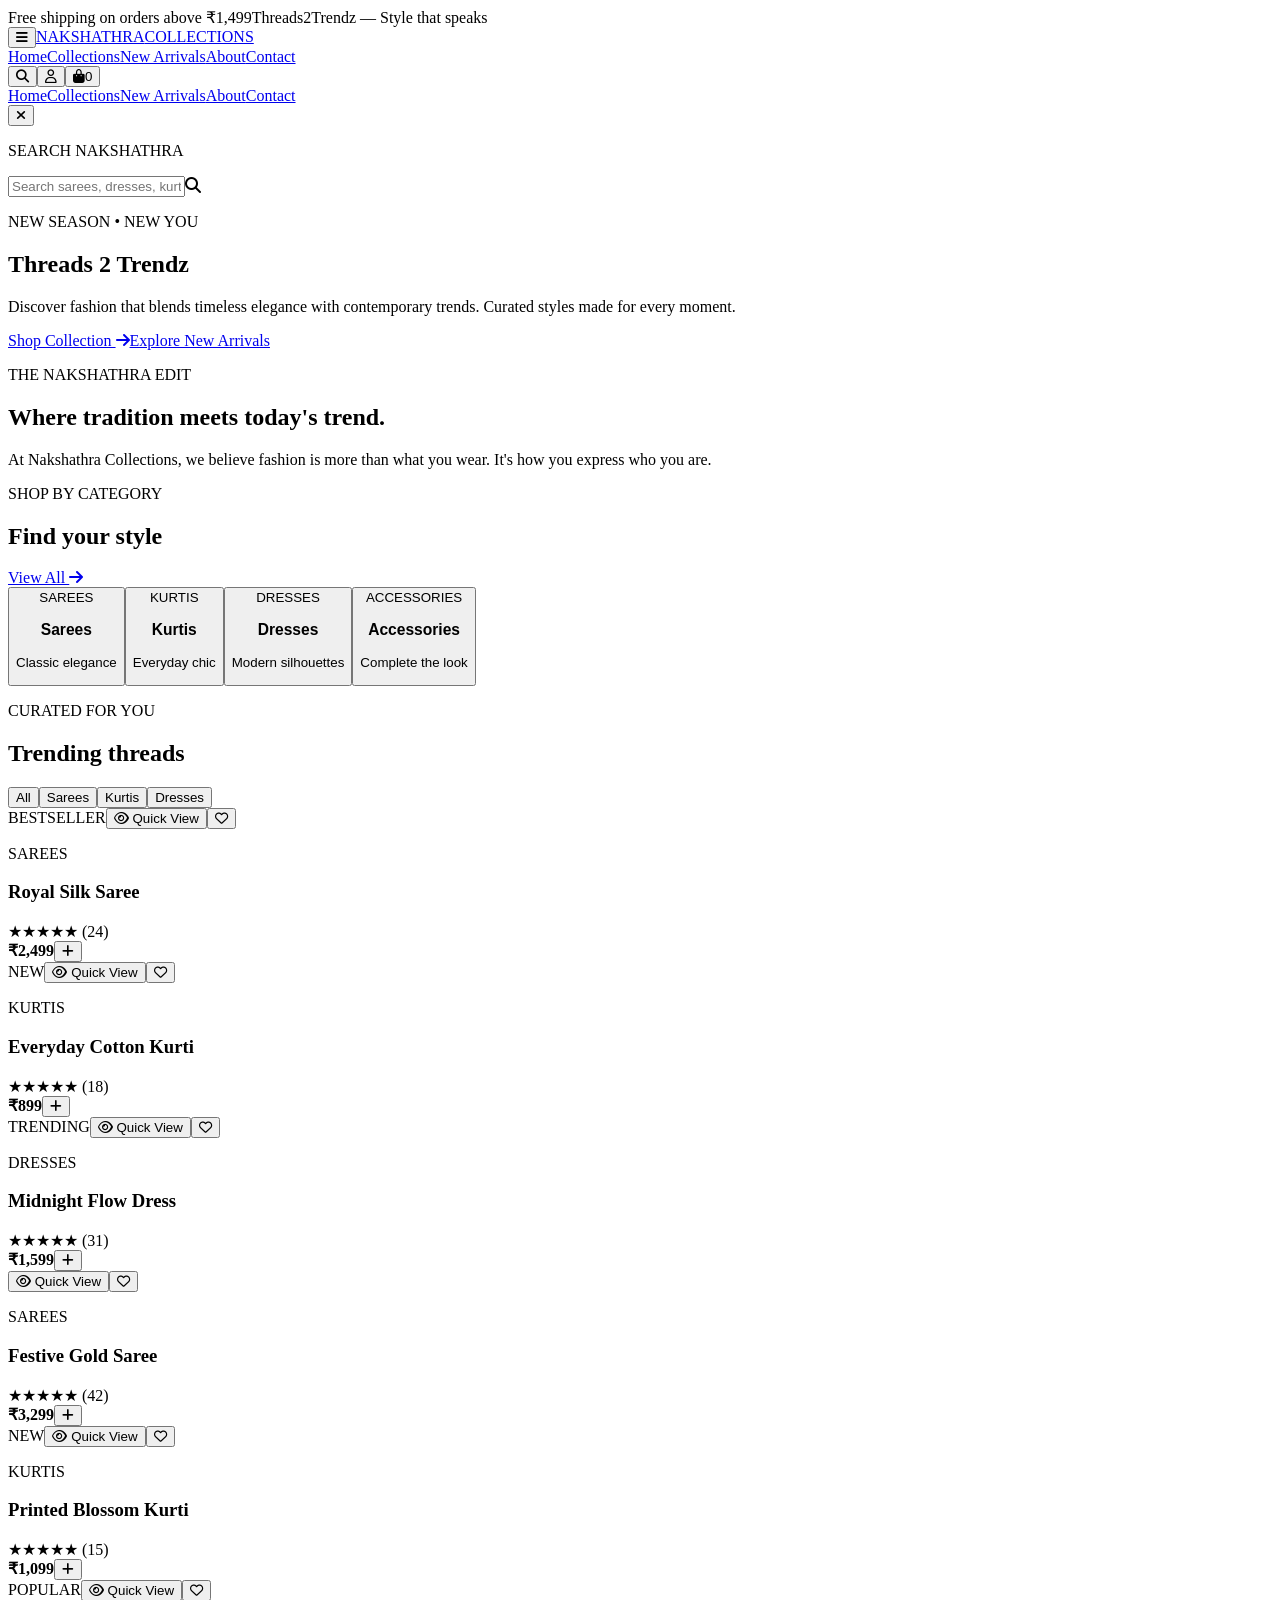
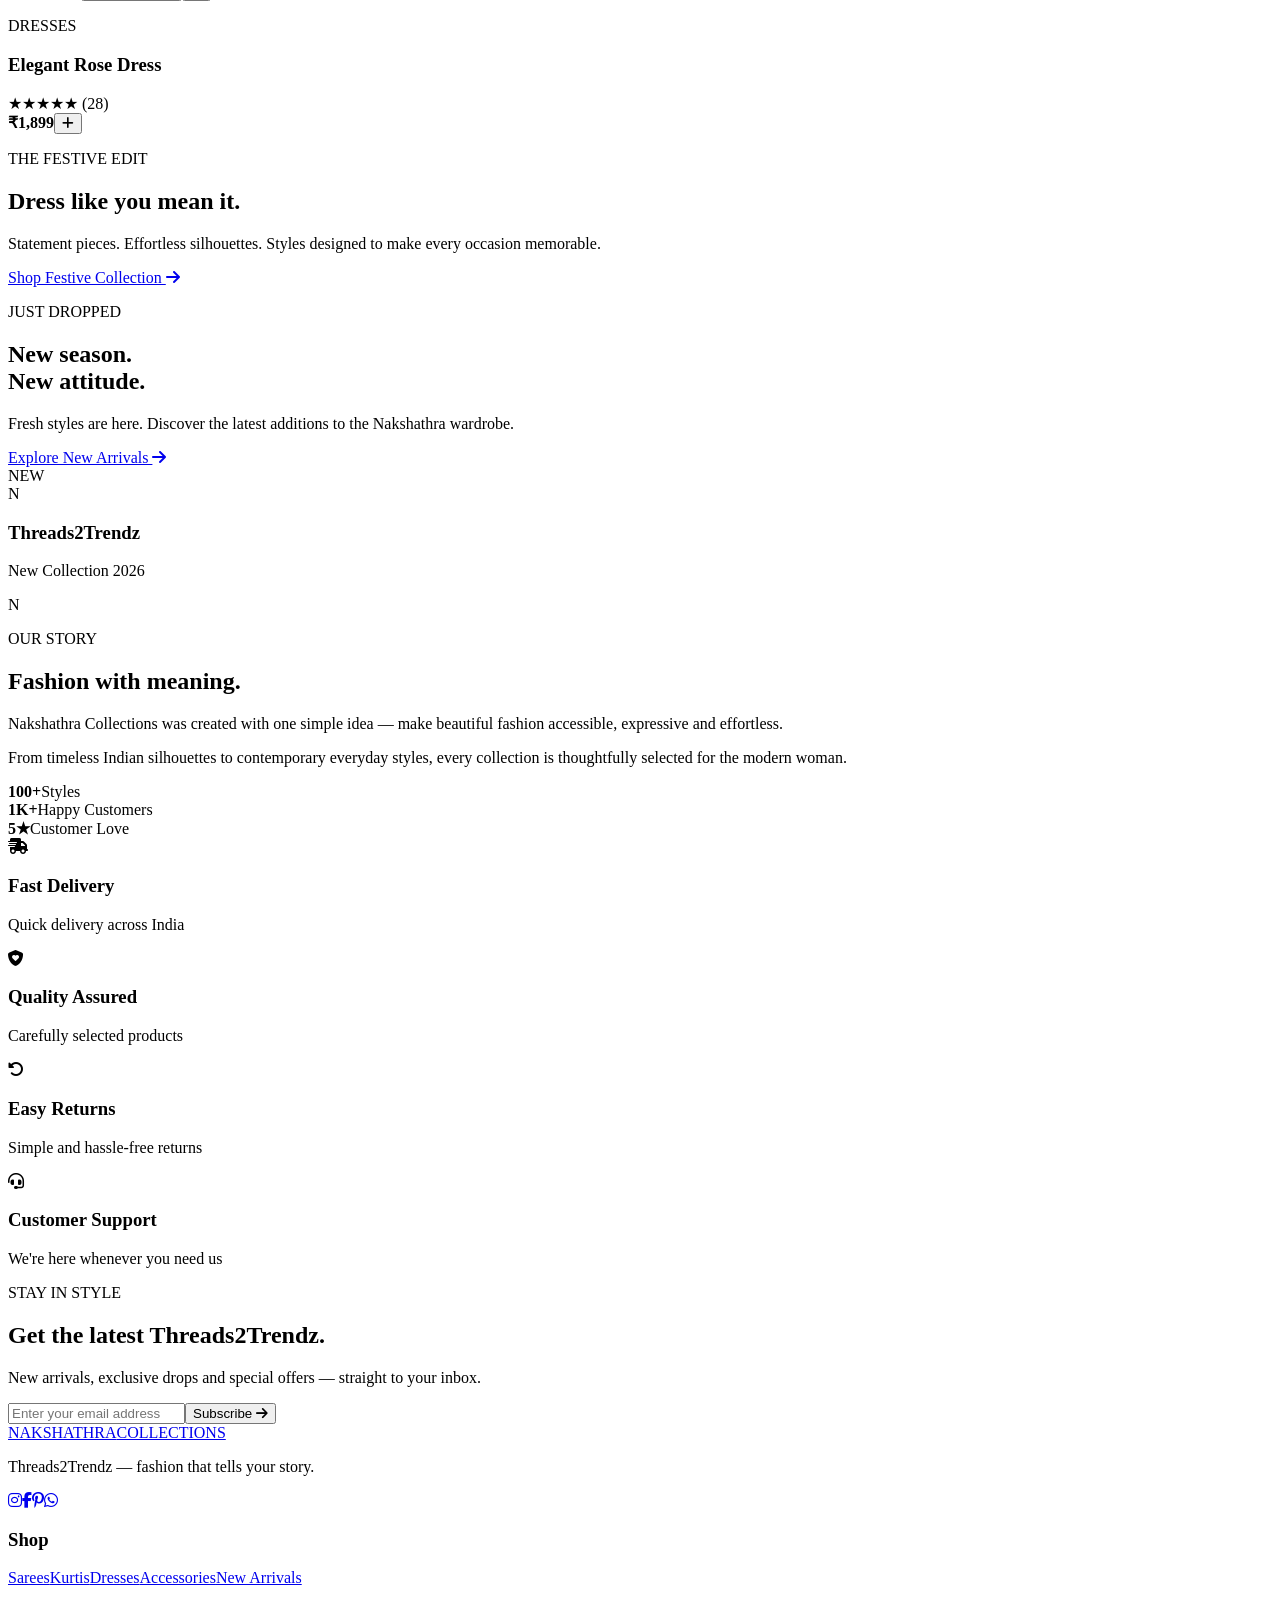
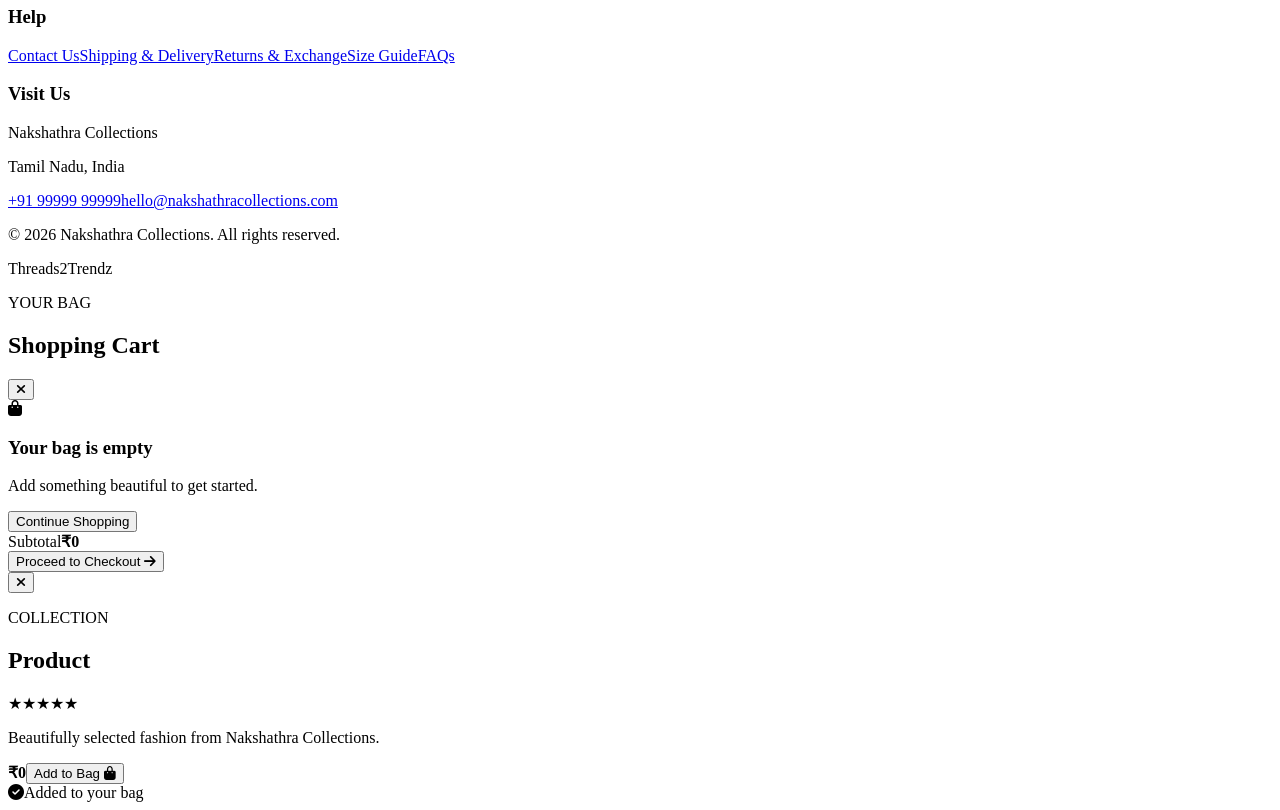
==== index.html @ 8229b551 "Add Nakshathra Collections homepage" ====
<!DOCTYPE html>
<html lang="en">
<head>
<meta charset="UTF-8"><meta name="viewport" content="width=device-width, initial-scale=1.0">
<title>Nakshathra Collections | Threads2Trendz</title>
<meta name="description" content="Nakshathra Collections — Threads2Trendz. Discover elegant fashion, timeless styles and modern trends.">
<link rel="preconnect" href="https://fonts.googleapis.com"><link rel="preconnect" href="https://fonts.gstatic.com" crossorigin>
<link href="https://fonts.googleapis.com/css2?family=DM+Sans:wght@400;500;600;700&family=Playfair+Display:wght@500;600;700&display=swap" rel="stylesheet">
<link rel="stylesheet" href="https://cdnjs.cloudflare.com/ajax/libs/font-awesome/6.5.2/css/all.min.css">
<link rel="stylesheet" href="style.css">
</head>
<body>
<div class="top-bar"><div class="container top-bar-inner"><span>Free shipping on orders above ₹1,499</span><span>Threads2Trendz — Style that speaks</span></div></div>
<header class="header" id="header"><div class="container navbar"><button class="mobile-menu-btn" id="mobileMenuBtn" aria-label="Open menu"><i class="fa-solid fa-bars"></i></button><a href="#home" class="logo"><span class="logo-main">NAKSHATHRA</span><span class="logo-sub">COLLECTIONS</span></a><nav class="desktop-nav"><a href="#home">Home</a><a href="#collections">Collections</a><a href="#new-arrivals">New Arrivals</a><a href="#about">About</a><a href="#contact">Contact</a></nav><div class="nav-actions"><button class="icon-btn" id="searchBtn"><i class="fa-solid fa-magnifying-glass"></i></button><button class="icon-btn account-btn"><i class="fa-regular fa-user"></i></button><button class="icon-btn cart-btn" id="cartBtn"><i class="fa-solid fa-bag-shopping"></i><span class="cart-count" id="cartCount">0</span></button></div></div><nav class="mobile-nav" id="mobileNav"><a href="#home">Home</a><a href="#collections">Collections</a><a href="#new-arrivals">New Arrivals</a><a href="#about">About</a><a href="#contact">Contact</a></nav></header>
<div class="search-overlay" id="searchOverlay"><div class="search-box"><button class="close-search" id="closeSearch"><i class="fa-solid fa-xmark"></i></button><p>SEARCH NAKSHATHRA</p><div class="search-input-wrap"><input type="text" id="searchInput" placeholder="Search sarees, dresses, kurtis..."><i class="fa-solid fa-magnifying-glass"></i></div></div></div>
<main>
<section class="hero" id="home"><div class="hero-content"><p class="eyebrow">NEW SEASON • NEW YOU</p><h1>Threads <span>2</span> Trendz</h1><p class="hero-description">Discover fashion that blends timeless elegance with contemporary trends. Curated styles made for every moment.</p><div class="hero-buttons"><a href="#collections" class="btn btn-primary">Shop Collection <i class="fa-solid fa-arrow-right"></i></a><a href="#new-arrivals" class="btn btn-outline">Explore New Arrivals</a></div></div><div class="hero-decoration decoration-one"></div><div class="hero-decoration decoration-two"></div></section>
<section class="brand-intro"><div class="container"><p class="section-label">THE NAKSHATHRA EDIT</p><h2>Where tradition meets <span>today's trend.</span></h2><p>At Nakshathra Collections, we believe fashion is more than what you wear. It's how you express who you are.</p></div></section>
<section class="categories section" id="collections"><div class="container"><div class="section-heading"><div><p class="section-label">SHOP BY CATEGORY</p><h2>Find your <span>style</span></h2></div><a href="#products" class="text-link">View All <i class="fa-solid fa-arrow-right"></i></a></div><div class="category-grid"><button class="category-card" data-category="Sarees"><div class="category-image saree-image"><span>SAREES</span></div><div class="category-info"><h3>Sarees</h3><p>Classic elegance</p></div></button><button class="category-card" data-category="Kurtis"><div class="category-image kurti-image"><span>KURTIS</span></div><div class="category-info"><h3>Kurtis</h3><p>Everyday chic</p></div></button><button class="category-card" data-category="Dresses"><div class="category-image dress-image"><span>DRESSES</span></div><div class="category-info"><h3>Dresses</h3><p>Modern silhouettes</p></div></button><button class="category-card" data-category="Accessories"><div class="category-image accessory-image"><span>ACCESSORIES</span></div><div class="category-info"><h3>Accessories</h3><p>Complete the look</p></div></button></div></div></section>
<section class="products section" id="products"><div class="container"><div class="section-heading"><div><p class="section-label">CURATED FOR YOU</p><h2>Trending <span>threads</span></h2></div><div class="filters"><button class="filter-btn active" data-filter="all">All</button><button class="filter-btn" data-filter="Sarees">Sarees</button><button class="filter-btn" data-filter="Kurtis">Kurtis</button><button class="filter-btn" data-filter="Dresses">Dresses</button></div></div><div class="product-grid" id="productGrid">
<article class="product-card" data-category="Sarees" data-name="Royal Silk Saree" data-price="2499"><div class="product-image product-one"><span class="product-tag">BESTSELLER</span><button class="quick-view"><i class="fa-regular fa-eye"></i> Quick View</button><button class="wishlist"><i class="fa-regular fa-heart"></i></button></div><div class="product-info"><p class="product-category">SAREES</p><h3>Royal Silk Saree</h3><div class="rating">★★★★★ <span>(24)</span></div><div class="product-bottom"><strong>₹2,499</strong><button class="add-cart"><i class="fa-solid fa-plus"></i></button></div></div></article>
<article class="product-card" data-category="Kurtis" data-name="Everyday Cotton Kurti" data-price="899"><div class="product-image product-two"><span class="product-tag new">NEW</span><button class="quick-view"><i class="fa-regular fa-eye"></i> Quick View</button><button class="wishlist"><i class="fa-regular fa-heart"></i></button></div><div class="product-info"><p class="product-category">KURTIS</p><h3>Everyday Cotton Kurti</h3><div class="rating">★★★★★ <span>(18)</span></div><div class="product-bottom"><strong>₹899</strong><button class="add-cart"><i class="fa-solid fa-plus"></i></button></div></div></article>
<article class="product-card" data-category="Dresses" data-name="Midnight Flow Dress" data-price="1599"><div class="product-image product-three"><span class="product-tag">TRENDING</span><button class="quick-view"><i class="fa-regular fa-eye"></i> Quick View</button><button class="wishlist"><i class="fa-regular fa-heart"></i></button></div><div class="product-info"><p class="product-category">DRESSES</p><h3>Midnight Flow Dress</h3><div class="rating">★★★★★ <span>(31)</span></div><div class="product-bottom"><strong>₹1,599</strong><button class="add-cart"><i class="fa-solid fa-plus"></i></button></div></div></article>
<article class="product-card" data-category="Sarees" data-name="Festive Gold Saree" data-price="3299"><div class="product-image product-four"><button class="quick-view"><i class="fa-regular fa-eye"></i> Quick View</button><button class="wishlist"><i class="fa-regular fa-heart"></i></button></div><div class="product-info"><p class="product-category">SAREES</p><h3>Festive Gold Saree</h3><div class="rating">★★★★★ <span>(42)</span></div><div class="product-bottom"><strong>₹3,299</strong><button class="add-cart"><i class="fa-solid fa-plus"></i></button></div></div></article>
<article class="product-card" data-category="Kurtis" data-name="Printed Blossom Kurti" data-price="1099"><div class="product-image product-five"><span class="product-tag new">NEW</span><button class="quick-view"><i class="fa-regular fa-eye"></i> Quick View</button><button class="wishlist"><i class="fa-regular fa-heart"></i></button></div><div class="product-info"><p class="product-category">KURTIS</p><h3>Printed Blossom Kurti</h3><div class="rating">★★★★★ <span>(15)</span></div><div class="product-bottom"><strong>₹1,099</strong><button class="add-cart"><i class="fa-solid fa-plus"></i></button></div></div></article>
<article class="product-card" data-category="Dresses" data-name="Elegant Rose Dress" data-price="1899"><div class="product-image product-six"><span class="product-tag">POPULAR</span><button class="quick-view"><i class="fa-regular fa-eye"></i> Quick View</button><button class="wishlist"><i class="fa-regular fa-heart"></i></button></div><div class="product-info"><p class="product-category">DRESSES</p><h3>Elegant Rose Dress</h3><div class="rating">★★★★★ <span>(28)</span></div><div class="product-bottom"><strong>₹1,899</strong><button class="add-cart"><i class="fa-solid fa-plus"></i></button></div></div></article>
</div></div></section>
<section class="promo"><div class="promo-content"><p class="section-label">THE FESTIVE EDIT</p><h2>Dress like <span>you mean it.</span></h2><p>Statement pieces. Effortless silhouettes. Styles designed to make every occasion memorable.</p><a href="#products" class="btn btn-light">Shop Festive Collection <i class="fa-solid fa-arrow-right"></i></a></div></section>
<section class="new-arrivals section" id="new-arrivals"><div class="container"><div class="arrival-content"><div><p class="section-label">JUST DROPPED</p><h2>New season.<br><span>New attitude.</span></h2><p>Fresh styles are here. Discover the latest additions to the Nakshathra wardrobe.</p><a href="#products" class="btn btn-primary">Explore New Arrivals <i class="fa-solid fa-arrow-right"></i></a></div><div class="arrival-card"><span>NEW</span><div class="arrival-circle"><span>N</span></div><h3>Threads2Trendz</h3><p>New Collection 2026</p></div></div></div></section>
<section class="about section" id="about"><div class="container about-grid"><div class="about-visual"><div class="about-shape"><span>N</span></div></div><div class="about-content"><p class="section-label">OUR STORY</p><h2>Fashion with <span>meaning.</span></h2><p>Nakshathra Collections was created with one simple idea — make beautiful fashion accessible, expressive and effortless.</p><p>From timeless Indian silhouettes to contemporary everyday styles, every collection is thoughtfully selected for the modern woman.</p><div class="about-stats"><div><strong>100+</strong><span>Styles</span></div><div><strong>1K+</strong><span>Happy Customers</span></div><div><strong>5★</strong><span>Customer Love</span></div></div></div></div></section>
<section class="features"><div class="container feature-grid"><div class="feature"><div class="feature-icon"><i class="fa-solid fa-truck-fast"></i></div><div><h3>Fast Delivery</h3><p>Quick delivery across India</p></div></div><div class="feature"><div class="feature-icon"><i class="fa-solid fa-shield-heart"></i></div><div><h3>Quality Assured</h3><p>Carefully selected products</p></div></div><div class="feature"><div class="feature-icon"><i class="fa-solid fa-rotate-left"></i></div><div><h3>Easy Returns</h3><p>Simple and hassle-free returns</p></div></div><div class="feature"><div class="feature-icon"><i class="fa-solid fa-headset"></i></div><div><h3>Customer Support</h3><p>We're here whenever you need us</p></div></div></div></section>
<section class="newsletter"><div class="container newsletter-content"><p class="section-label">STAY IN STYLE</p><h2>Get the latest <span>Threads2Trendz.</span></h2><p>New arrivals, exclusive drops and special offers — straight to your inbox.</p><form id="newsletterForm"><div class="newsletter-input"><input type="email" id="email" placeholder="Enter your email address" required><button type="submit">Subscribe <i class="fa-solid fa-arrow-right"></i></button></div><small id="newsletterMessage"></small></form></div></section>
</main>
<footer class="footer" id="contact"><div class="container"><div class="footer-grid"><div class="footer-brand"><a href="#home" class="logo footer-logo"><span class="logo-main">NAKSHATHRA</span><span class="logo-sub">COLLECTIONS</span></a><p>Threads2Trendz — fashion that tells your story.</p><div class="social-links"><a href="#" aria-label="Instagram"><i class="fa-brands fa-instagram"></i></a><a href="#" aria-label="Facebook"><i class="fa-brands fa-facebook-f"></i></a><a href="#" aria-label="Pinterest"><i class="fa-brands fa-pinterest-p"></i></a><a href="#" aria-label="WhatsApp"><i class="fa-brands fa-whatsapp"></i></a></div></div><div class="footer-column"><h3>Shop</h3><a href="#products">Sarees</a><a href="#products">Kurtis</a><a href="#products">Dresses</a><a href="#products">Accessories</a><a href="#new-arrivals">New Arrivals</a></div><div class="footer-column"><h3>Help</h3><a href="#contact">Contact Us</a><a href="#">Shipping & Delivery</a><a href="#">Returns & Exchange</a><a href="#">Size Guide</a><a href="#">FAQs</a></div><div class="footer-column"><h3>Visit Us</h3><p>Nakshathra Collections</p><p>Tamil Nadu, India</p><a href="tel:+919999999999">+91 99999 99999</a><a href="mailto:hello@nakshathracollections.com">hello@nakshathracollections.com</a></div></div><div class="footer-bottom"><p>© 2026 Nakshathra Collections. All rights reserved.</p><p>Threads2Trendz</p></div></div></footer>
<div class="cart-overlay" id="cartOverlay"></div><aside class="cart-drawer" id="cartDrawer"><div class="cart-header"><div><p class="section-label">YOUR BAG</p><h2>Shopping Cart</h2></div><button id="closeCart"><i class="fa-solid fa-xmark"></i></button></div><div class="cart-items" id="cartItems"><div class="empty-cart"><i class="fa-solid fa-bag-shopping"></i><h3>Your bag is empty</h3><p>Add something beautiful to get started.</p><button class="btn btn-primary" id="continueShopping">Continue Shopping</button></div></div><div class="cart-footer"><div class="cart-total"><span>Subtotal</span><strong id="cartTotal">₹0</strong></div><button class="btn btn-primary checkout-btn">Proceed to Checkout <i class="fa-solid fa-arrow-right"></i></button></div></aside>
<div class="modal-overlay" id="productModal"><div class="product-modal"><button class="modal-close" id="modalClose"><i class="fa-solid fa-xmark"></i></button><div class="modal-image" id="modalImage"></div><div class="modal-info"><p class="product-category" id="modalCategory">COLLECTION</p><h2 id="modalName">Product</h2><div class="rating">★★★★★</div><p class="modal-description">Beautifully selected fashion from Nakshathra Collections.</p><strong class="modal-price" id="modalPrice">₹0</strong><button class="btn btn-primary modal-add">Add to Bag <i class="fa-solid fa-bag-shopping"></i></button></div></div></div>
<div class="toast" id="toast"><i class="fa-solid fa-circle-check"></i><span>Added to your bag</span></div>
<script src="script.js"></script>
</body></html>
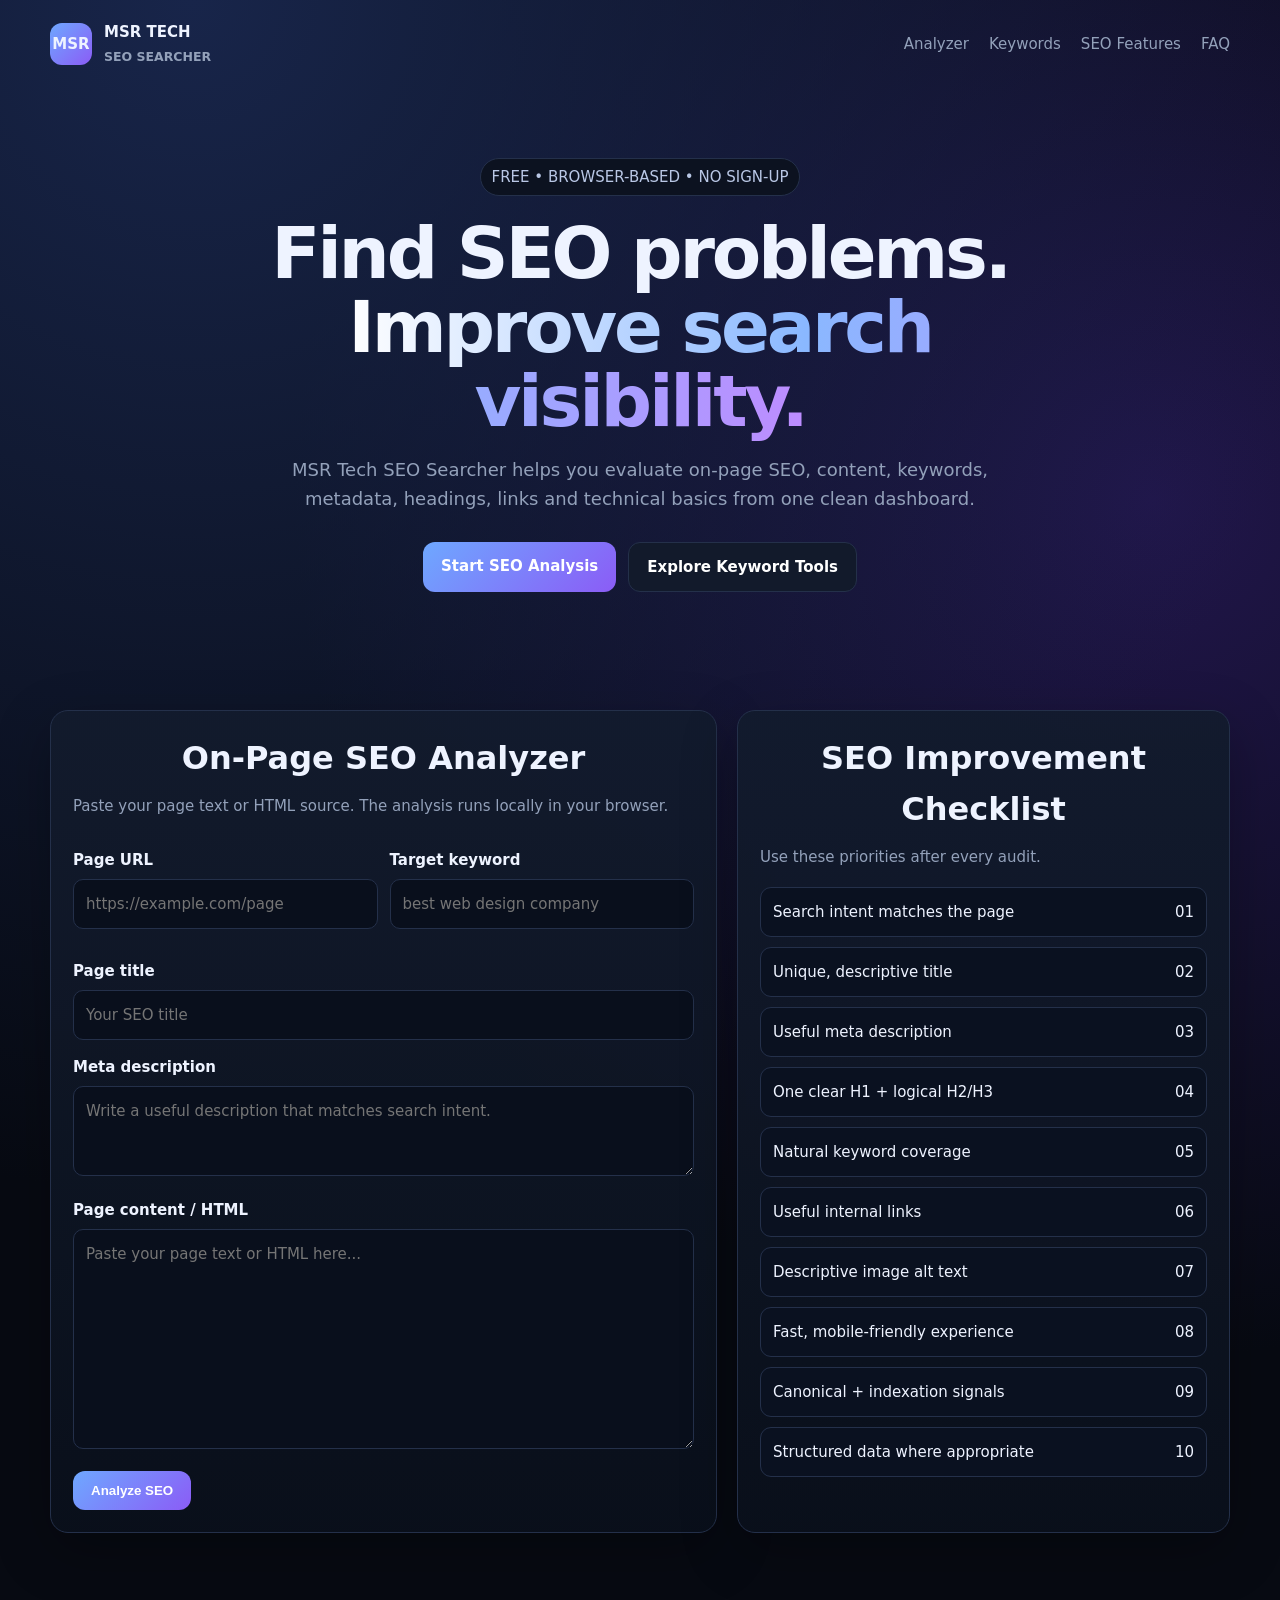
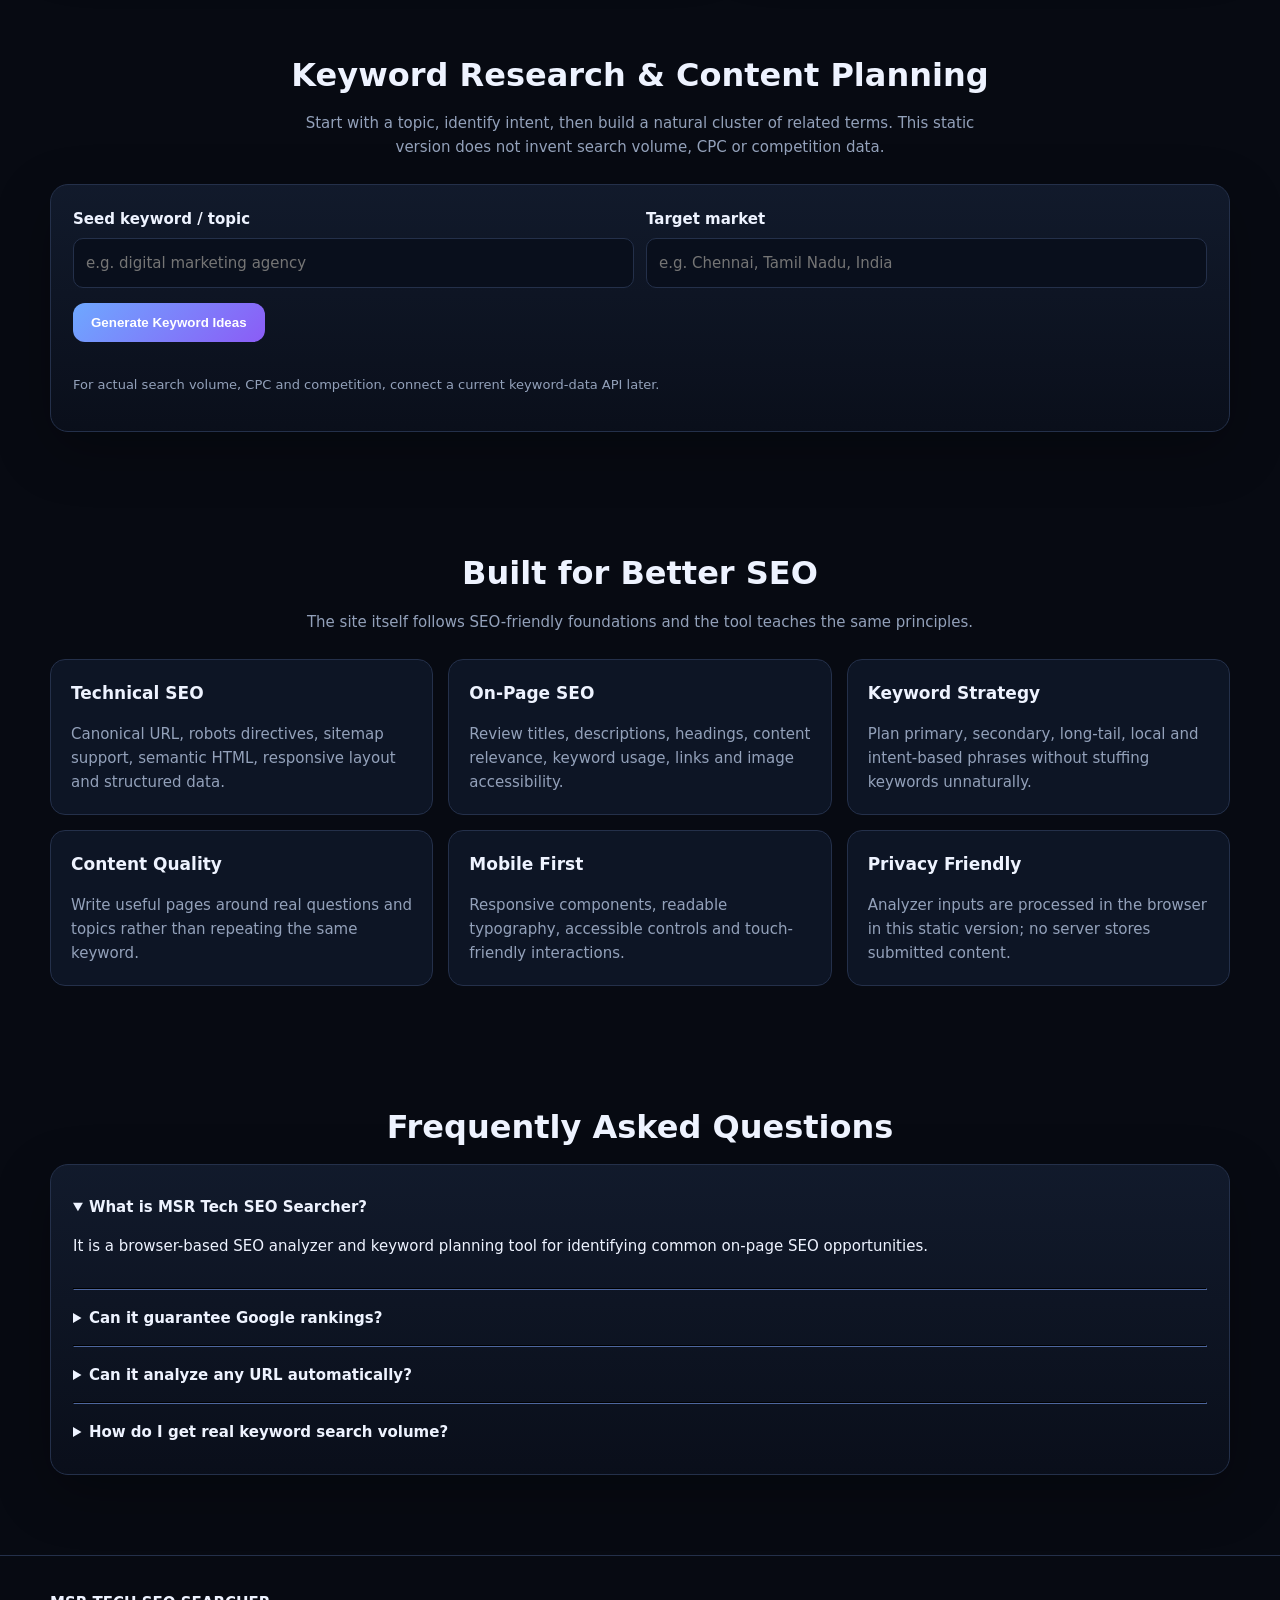
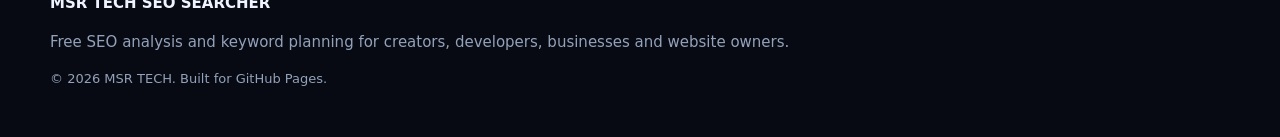
==== commit ced94cd0: "Replace site with MSR Tech SEO Searcher" ====
--- a/index.html
+++ b/index.html
@@ -1,39 +1,21 @@
-<!DOCTYPE html>
+<!doctype html>
 <html lang="en">
 <head>
-<meta charset="UTF-8"><meta name="viewport" content="width=device-width, initial-scale=1.0">
-<title>Nakshathra Collections | Threads2Trendz</title>
-<meta name="description" content="Nakshathra Collections — Threads2Trendz. Discover elegant fashion, timeless styles and modern trends.">
-<link rel="preconnect" href="https://fonts.googleapis.com"><link rel="preconnect" href="https://fonts.gstatic.com" crossorigin>
-<link href="https://fonts.googleapis.com/css2?family=DM+Sans:wght@400;500;600;700&family=Playfair+Display:wght@500;600;700&display=swap" rel="stylesheet">
-<link rel="stylesheet" href="https://cdnjs.cloudflare.com/ajax/libs/font-awesome/6.5.2/css/all.min.css">
-<link rel="stylesheet" href="style.css">
-</head>
-<body>
-<div class="top-bar"><div class="container top-bar-inner"><span>Free shipping on orders above ₹1,499</span><span>Threads2Trendz — Style that speaks</span></div></div>
-<header class="header" id="header"><div class="container navbar"><button class="mobile-menu-btn" id="mobileMenuBtn" aria-label="Open menu"><i class="fa-solid fa-bars"></i></button><a href="#home" class="logo"><span class="logo-main">NAKSHATHRA</span><span class="logo-sub">COLLECTIONS</span></a><nav class="desktop-nav"><a href="#home">Home</a><a href="#collections">Collections</a><a href="#new-arrivals">New Arrivals</a><a href="#about">About</a><a href="#contact">Contact</a></nav><div class="nav-actions"><button class="icon-btn" id="searchBtn"><i class="fa-solid fa-magnifying-glass"></i></button><button class="icon-btn account-btn"><i class="fa-regular fa-user"></i></button><button class="icon-btn cart-btn" id="cartBtn"><i class="fa-solid fa-bag-shopping"></i><span class="cart-count" id="cartCount">0</span></button></div></div><nav class="mobile-nav" id="mobileNav"><a href="#home">Home</a><a href="#collections">Collections</a><a href="#new-arrivals">New Arrivals</a><a href="#about">About</a><a href="#contact">Contact</a></nav></header>
-<div class="search-overlay" id="searchOverlay"><div class="search-box"><button class="close-search" id="closeSearch"><i class="fa-solid fa-xmark"></i></button><p>SEARCH NAKSHATHRA</p><div class="search-input-wrap"><input type="text" id="searchInput" placeholder="Search sarees, dresses, kurtis..."><i class="fa-solid fa-magnifying-glass"></i></div></div></div>
-<main>
-<section class="hero" id="home"><div class="hero-content"><p class="eyebrow">NEW SEASON • NEW YOU</p><h1>Threads <span>2</span> Trendz</h1><p class="hero-description">Discover fashion that blends timeless elegance with contemporary trends. Curated styles made for every moment.</p><div class="hero-buttons"><a href="#collections" class="btn btn-primary">Shop Collection <i class="fa-solid fa-arrow-right"></i></a><a href="#new-arrivals" class="btn btn-outline">Explore New Arrivals</a></div></div><div class="hero-decoration decoration-one"></div><div class="hero-decoration decoration-two"></div></section>
-<section class="brand-intro"><div class="container"><p class="section-label">THE NAKSHATHRA EDIT</p><h2>Where tradition meets <span>today's trend.</span></h2><p>At Nakshathra Collections, we believe fashion is more than what you wear. It's how you express who you are.</p></div></section>
-<section class="categories section" id="collections"><div class="container"><div class="section-heading"><div><p class="section-label">SHOP BY CATEGORY</p><h2>Find your <span>style</span></h2></div><a href="#products" class="text-link">View All <i class="fa-solid fa-arrow-right"></i></a></div><div class="category-grid"><button class="category-card" data-category="Sarees"><div class="category-image saree-image"><span>SAREES</span></div><div class="category-info"><h3>Sarees</h3><p>Classic elegance</p></div></button><button class="category-card" data-category="Kurtis"><div class="category-image kurti-image"><span>KURTIS</span></div><div class="category-info"><h3>Kurtis</h3><p>Everyday chic</p></div></button><button class="category-card" data-category="Dresses"><div class="category-image dress-image"><span>DRESSES</span></div><div class="category-info"><h3>Dresses</h3><p>Modern silhouettes</p></div></button><button class="category-card" data-category="Accessories"><div class="category-image accessory-image"><span>ACCESSORIES</span></div><div class="category-info"><h3>Accessories</h3><p>Complete the look</p></div></button></div></div></section>
-<section class="products section" id="products"><div class="container"><div class="section-heading"><div><p class="section-label">CURATED FOR YOU</p><h2>Trending <span>threads</span></h2></div><div class="filters"><button class="filter-btn active" data-filter="all">All</button><button class="filter-btn" data-filter="Sarees">Sarees</button><button class="filter-btn" data-filter="Kurtis">Kurtis</button><button class="filter-btn" data-filter="Dresses">Dresses</button></div></div><div class="product-grid" id="productGrid">
-<article class="product-card" data-category="Sarees" data-name="Royal Silk Saree" data-price="2499"><div class="product-image product-one"><span class="product-tag">BESTSELLER</span><button class="quick-view"><i class="fa-regular fa-eye"></i> Quick View</button><button class="wishlist"><i class="fa-regular fa-heart"></i></button></div><div class="product-info"><p class="product-category">SAREES</p><h3>Royal Silk Saree</h3><div class="rating">★★★★★ <span>(24)</span></div><div class="product-bottom"><strong>₹2,499</strong><button class="add-cart"><i class="fa-solid fa-plus"></i></button></div></div></article>
-<article class="product-card" data-category="Kurtis" data-name="Everyday Cotton Kurti" data-price="899"><div class="product-image product-two"><span class="product-tag new">NEW</span><button class="quick-view"><i class="fa-regular fa-eye"></i> Quick View</button><button class="wishlist"><i class="fa-regular fa-heart"></i></button></div><div class="product-info"><p class="product-category">KURTIS</p><h3>Everyday Cotton Kurti</h3><div class="rating">★★★★★ <span>(18)</span></div><div class="product-bottom"><strong>₹899</strong><button class="add-cart"><i class="fa-solid fa-plus"></i></button></div></div></article>
-<article class="product-card" data-category="Dresses" data-name="Midnight Flow Dress" data-price="1599"><div class="product-image product-three"><span class="product-tag">TRENDING</span><button class="quick-view"><i class="fa-regular fa-eye"></i> Quick View</button><button class="wishlist"><i class="fa-regular fa-heart"></i></button></div><div class="product-info"><p class="product-category">DRESSES</p><h3>Midnight Flow Dress</h3><div class="rating">★★★★★ <span>(31)</span></div><div class="product-bottom"><strong>₹1,599</strong><button class="add-cart"><i class="fa-solid fa-plus"></i></button></div></div></article>
-<article class="product-card" data-category="Sarees" data-name="Festive Gold Saree" data-price="3299"><div class="product-image product-four"><button class="quick-view"><i class="fa-regular fa-eye"></i> Quick View</button><button class="wishlist"><i class="fa-regular fa-heart"></i></button></div><div class="product-info"><p class="product-category">SAREES</p><h3>Festive Gold Saree</h3><div class="rating">★★★★★ <span>(42)</span></div><div class="product-bottom"><strong>₹3,299</strong><button class="add-cart"><i class="fa-solid fa-plus"></i></button></div></div></article>
-<article class="product-card" data-category="Kurtis" data-name="Printed Blossom Kurti" data-price="1099"><div class="product-image product-five"><span class="product-tag new">NEW</span><button class="quick-view"><i class="fa-regular fa-eye"></i> Quick View</button><button class="wishlist"><i class="fa-regular fa-heart"></i></button></div><div class="product-info"><p class="product-category">KURTIS</p><h3>Printed Blossom Kurti</h3><div class="rating">★★★★★ <span>(15)</span></div><div class="product-bottom"><strong>₹1,099</strong><button class="add-cart"><i class="fa-solid fa-plus"></i></button></div></div></article>
-<article class="product-card" data-category="Dresses" data-name="Elegant Rose Dress" data-price="1899"><div class="product-image product-six"><span class="product-tag">POPULAR</span><button class="quick-view"><i class="fa-regular fa-eye"></i> Quick View</button><button class="wishlist"><i class="fa-regular fa-heart"></i></button></div><div class="product-info"><p class="product-category">DRESSES</p><h3>Elegant Rose Dress</h3><div class="rating">★★★★★ <span>(28)</span></div><div class="product-bottom"><strong>₹1,899</strong><button class="add-cart"><i class="fa-solid fa-plus"></i></button></div></div></article>
-</div></div></section>
-<section class="promo"><div class="promo-content"><p class="section-label">THE FESTIVE EDIT</p><h2>Dress like <span>you mean it.</span></h2><p>Statement pieces. Effortless silhouettes. Styles designed to make every occasion memorable.</p><a href="#products" class="btn btn-light">Shop Festive Collection <i class="fa-solid fa-arrow-right"></i></a></div></section>
-<section class="new-arrivals section" id="new-arrivals"><div class="container"><div class="arrival-content"><div><p class="section-label">JUST DROPPED</p><h2>New season.<br><span>New attitude.</span></h2><p>Fresh styles are here. Discover the latest additions to the Nakshathra wardrobe.</p><a href="#products" class="btn btn-primary">Explore New Arrivals <i class="fa-solid fa-arrow-right"></i></a></div><div class="arrival-card"><span>NEW</span><div class="arrival-circle"><span>N</span></div><h3>Threads2Trendz</h3><p>New Collection 2026</p></div></div></div></section>
-<section class="about section" id="about"><div class="container about-grid"><div class="about-visual"><div class="about-shape"><span>N</span></div></div><div class="about-content"><p class="section-label">OUR STORY</p><h2>Fashion with <span>meaning.</span></h2><p>Nakshathra Collections was created with one simple idea — make beautiful fashion accessible, expressive and effortless.</p><p>From timeless Indian silhouettes to contemporary everyday styles, every collection is thoughtfully selected for the modern woman.</p><div class="about-stats"><div><strong>100+</strong><span>Styles</span></div><div><strong>1K+</strong><span>Happy Customers</span></div><div><strong>5★</strong><span>Customer Love</span></div></div></div></div></section>
-<section class="features"><div class="container feature-grid"><div class="feature"><div class="feature-icon"><i class="fa-solid fa-truck-fast"></i></div><div><h3>Fast Delivery</h3><p>Quick delivery across India</p></div></div><div class="feature"><div class="feature-icon"><i class="fa-solid fa-shield-heart"></i></div><div><h3>Quality Assured</h3><p>Carefully selected products</p></div></div><div class="feature"><div class="feature-icon"><i class="fa-solid fa-rotate-left"></i></div><div><h3>Easy Returns</h3><p>Simple and hassle-free returns</p></div></div><div class="feature"><div class="feature-icon"><i class="fa-solid fa-headset"></i></div><div><h3>Customer Support</h3><p>We're here whenever you need us</p></div></div></div></section>
-<section class="newsletter"><div class="container newsletter-content"><p class="section-label">STAY IN STYLE</p><h2>Get the latest <span>Threads2Trendz.</span></h2><p>New arrivals, exclusive drops and special offers — straight to your inbox.</p><form id="newsletterForm"><div class="newsletter-input"><input type="email" id="email" placeholder="Enter your email address" required><button type="submit">Subscribe <i class="fa-solid fa-arrow-right"></i></button></div><small id="newsletterMessage"></small></form></div></section>
-</main>
-<footer class="footer" id="contact"><div class="container"><div class="footer-grid"><div class="footer-brand"><a href="#home" class="logo footer-logo"><span class="logo-main">NAKSHATHRA</span><span class="logo-sub">COLLECTIONS</span></a><p>Threads2Trendz — fashion that tells your story.</p><div class="social-links"><a href="#" aria-label="Instagram"><i class="fa-brands fa-instagram"></i></a><a href="#" aria-label="Facebook"><i class="fa-brands fa-facebook-f"></i></a><a href="#" aria-label="Pinterest"><i class="fa-brands fa-pinterest-p"></i></a><a href="#" aria-label="WhatsApp"><i class="fa-brands fa-whatsapp"></i></a></div></div><div class="footer-column"><h3>Shop</h3><a href="#products">Sarees</a><a href="#products">Kurtis</a><a href="#products">Dresses</a><a href="#products">Accessories</a><a href="#new-arrivals">New Arrivals</a></div><div class="footer-column"><h3>Help</h3><a href="#contact">Contact Us</a><a href="#">Shipping & Delivery</a><a href="#">Returns & Exchange</a><a href="#">Size Guide</a><a href="#">FAQs</a></div><div class="footer-column"><h3>Visit Us</h3><p>Nakshathra Collections</p><p>Tamil Nadu, India</p><a href="tel:+919999999999">+91 99999 99999</a><a href="mailto:hello@nakshathracollections.com">hello@nakshathracollections.com</a></div></div><div class="footer-bottom"><p>© 2026 Nakshathra Collections. All rights reserved.</p><p>Threads2Trendz</p></div></div></footer>
-<div class="cart-overlay" id="cartOverlay"></div><aside class="cart-drawer" id="cartDrawer"><div class="cart-header"><div><p class="section-label">YOUR BAG</p><h2>Shopping Cart</h2></div><button id="closeCart"><i class="fa-solid fa-xmark"></i></button></div><div class="cart-items" id="cartItems"><div class="empty-cart"><i class="fa-solid fa-bag-shopping"></i><h3>Your bag is empty</h3><p>Add something beautiful to get started.</p><button class="btn btn-primary" id="continueShopping">Continue Shopping</button></div></div><div class="cart-footer"><div class="cart-total"><span>Subtotal</span><strong id="cartTotal">₹0</strong></div><button class="btn btn-primary checkout-btn">Proceed to Checkout <i class="fa-solid fa-arrow-right"></i></button></div></aside>
-<div class="modal-overlay" id="productModal"><div class="product-modal"><button class="modal-close" id="modalClose"><i class="fa-solid fa-xmark"></i></button><div class="modal-image" id="modalImage"></div><div class="modal-info"><p class="product-category" id="modalCategory">COLLECTION</p><h2 id="modalName">Product</h2><div class="rating">★★★★★</div><p class="modal-description">Beautifully selected fashion from Nakshathra Collections.</p><strong class="modal-price" id="modalPrice">₹0</strong><button class="btn btn-primary modal-add">Add to Bag <i class="fa-solid fa-bag-shopping"></i></button></div></div></div>
-<div class="toast" id="toast"><i class="fa-solid fa-circle-check"></i><span>Added to your bag</span></div>
-<script src="script.js"></script>
-</body></html>+<meta charset="utf-8"><meta name="viewport" content="width=device-width,initial-scale=1">
+<title>MSR Tech SEO Searcher — Free SEO Analyzer & Keyword Research Tool</title>
+<meta name="description" content="MSR Tech SEO Searcher is a free SEO analyzer and keyword research tool for checking titles, meta descriptions, headings, content, keywords, links and technical SEO basics.">
+<meta name="keywords" content="SEO analyzer, SEO checker, keyword research tool, website SEO audit, on page SEO checker, meta tag analyzer, SEO score, keyword density checker, technical SEO tool, free SEO tool">
+<meta name="author" content="MSR TECH"><meta name="robots" content="index,follow,max-image-preview:large"><link rel="canonical" href="https://sanjayrajm.github.io/">
+<meta property="og:type" content="website"><meta property="og:title" content="MSR Tech SEO Searcher — Free SEO Analyzer"><meta property="og:description" content="Analyze on-page SEO signals, keywords, metadata and content quality with MSR Tech SEO Searcher."><meta property="og:url" content="https://sanjayrajm.github.io/"><meta property="og:site_name" content="MSR Tech SEO Searcher"><meta name="twitter:card" content="summary_large_image"><meta name="twitter:title" content="MSR Tech SEO Searcher — Free SEO Analyzer"><meta name="twitter:description" content="A fast, privacy-friendly browser SEO checker and keyword research helper.">
+<script type="application/ld+json">{"@context":"https://schema.org","@type":"WebApplication","name":"MSR Tech SEO Searcher","url":"https://sanjayrajm.github.io/","applicationCategory":"SEOApplication","operatingSystem":"Web Browser","description":"Free browser-based SEO analyzer and keyword research helper.","author":{"@type":"Organization","name":"MSR TECH"},"offers":{"@type":"Offer","price":"0","priceCurrency":"USD"}}</script>
+<style>:root{--bg:#070a12;--p:#0e1422;--p2:#111a2b;--t:#eef3ff;--m:#93a1ba;--l:#24304a;--a:#6ea8ff;--a2:#8b5cf6;--g:#39d98a;--w:#f5c451;--b:#ff6b7a;--max:1180px}*{box-sizing:border-box}html{scroll-behavior:smooth}body{margin:0;background:radial-gradient(circle at 15% 0,#18254a 0,transparent 34%),radial-gradient(circle at 90% 15%,#21164b 0,transparent 28%),var(--bg);color:var(--t);font:15px/1.6 Inter,system-ui,-apple-system,Segoe UI,Roboto,Arial,sans-serif}a{color:inherit}.wrap{width:min(var(--max),calc(100% - 32px));margin:auto}.nav{display:flex;align-items:center;justify-content:space-between;padding:20px 0}.brand{display:flex;gap:12px;align-items:center;font-weight:800;text-decoration:none}.mark{width:42px;height:42px;border-radius:12px;background:linear-gradient(135deg,var(--a),var(--a2));display:grid;place-items:center;font-weight:900}.links{display:flex;gap:20px;color:var(--m)}.links a{text-decoration:none}.hero{padding:70px 0 45px;text-align:center}.badge{display:inline-flex;padding:6px 11px;border:1px solid var(--l);border-radius:999px;color:#b9c7e5;background:#0c1220}.hero h1{font-size:clamp(38px,7vw,72px);line-height:1.03;letter-spacing:-.045em;margin:20px auto 18px;max-width:900px}.gradient{background:linear-gradient(90deg,#fff,#8ab8ff,#bd8cff);-webkit-background-clip:text;background-clip:text;color:transparent}.hero p{max-width:720px;margin:auto;color:var(--m);font-size:18px}.actions{margin:28px 0;display:flex;justify-content:center;gap:12px;flex-wrap:wrap}.btn{border:0;border-radius:12px;padding:12px 18px;background:linear-gradient(135deg,var(--a),var(--a2));color:#fff;font-weight:800;cursor:pointer;text-decoration:none}.btn.alt{background:#121a2b;border:1px solid var(--l)}.grid{display:grid;grid-template-columns:1.15fr .85fr;gap:20px}.card{background:linear-gradient(180deg,rgba(18,27,45,.94),rgba(10,15,27,.94));border:1px solid var(--l);border-radius:18px;padding:22px;box-shadow:0 18px 55px #0004}.card h2{margin:0 0 7px;font-size:21px}.sub{color:var(--m);margin-top:0}.field{margin:15px 0}.label{display:block;font-weight:700;margin-bottom:7px}input,textarea{width:100%;border:1px solid var(--l);background:#090f1c;color:var(--t);border-radius:10px;padding:12px;font:inherit;outline:none}input:focus,textarea:focus{border-color:var(--a)}textarea{min-height:220px;resize:vertical}.two{display:grid;grid-template-columns:1fr 1fr;gap:12px}.score{display:flex;align-items:center;gap:18px;padding:15px;background:#09101d;border:1px solid var(--l);border-radius:14px}.ring{width:86px;height:86px;border-radius:50%;display:grid;place-items:center;background:conic-gradient(var(--g) calc(var(--score)*1%),#25324a 0);position:relative}.ring:after{content:'';position:absolute;inset:8px;background:#0b1220;border-radius:50%}.ring b{position:relative;z-index:1;font-size:20px}.checks{display:grid;gap:10px;margin-top:18px}.check{display:flex;justify-content:space-between;gap:15px;padding:12px;border:1px solid var(--l);border-radius:11px;background:#0a1120}.status{font-weight:800}.good{color:var(--g)}.warn{color:var(--w)}.bad{color:var(--b)}.section{padding:45px 0}.section h2{text-align:center;font-size:32px;margin-bottom:10px}.section>p{text-align:center;color:var(--m);max-width:700px;margin:0 auto 25px}.features{display:grid;grid-template-columns:repeat(3,1fr);gap:15px}.feature{padding:20px;background:#0d1525;border:1px solid var(--l);border-radius:15px}.feature b{font-size:17px}.feature p{color:var(--m);margin-bottom:0}.keyword-list{display:flex;flex-wrap:wrap;gap:8px;margin-top:15px}.tag{padding:7px 10px;border-radius:999px;background:#17233a;border:1px solid var(--l);color:#c7d4ee}.results{margin-top:20px;display:none}.resultbox{padding:15px;border:1px solid var(--l);border-radius:12px;margin-top:10px;background:#0a111f}.small{font-size:13px;color:var(--m)}.footer{border-top:1px solid var(--l);padding:35px 0;color:var(--m);margin-top:35px}details{padding:8px 0}summary{cursor:pointer}@media(max-width:850px){.grid{grid-template-columns:1fr}.features{grid-template-columns:1fr}.links{display:none}}@media(max-width:600px){.wrap{width:min(var(--max),calc(100% - 22px))}.hero{padding-top:40px}.two{grid-template-columns:1fr}.card{padding:17px}}</style>
+</head><body>
+<header class="wrap nav"><a class="brand" href="#top"><span class="mark">MSR</span><span>MSR TECH<br><small style="color:var(--m)">SEO SEARCHER</small></span></a><nav class="links"><a href="#analyzer">Analyzer</a><a href="#keywords">Keywords</a><a href="#features">SEO Features</a><a href="#faq">FAQ</a></nav></header>
+<main id="top"><section class="hero wrap"><span class="badge">FREE • BROWSER-BASED • NO SIGN-UP</span><h1>Find SEO problems.<br><span class="gradient">Improve search visibility.</span></h1><p>MSR Tech SEO Searcher helps you evaluate on-page SEO, content, keywords, metadata, headings, links and technical basics from one clean dashboard.</p><div class="actions"><a class="btn" href="#analyzer">Start SEO Analysis</a><a class="btn alt" href="#keywords">Explore Keyword Tools</a></div></section>
+<section id="analyzer" class="wrap section"><div class="grid"><div class="card"><h2>On-Page SEO Analyzer</h2><p class="sub">Paste your page text or HTML source. The analysis runs locally in your browser.</p><div class="two"><div class="field"><label class="label" for="url">Page URL</label><input id="url" placeholder="https://example.com/page"></div><div class="field"><label class="label" for="target">Target keyword</label><input id="target" placeholder="best web design company"></div></div><div class="field"><label class="label" for="title">Page title</label><input id="title" placeholder="Your SEO title"></div><div class="field"><label class="label" for="desc">Meta description</label><textarea id="desc" style="min-height:90px" placeholder="Write a useful description that matches search intent."></textarea></div><div class="field"><label class="label" for="content">Page content / HTML</label><textarea id="content" placeholder="Paste your page text or HTML here..."></textarea></div><button class="btn" onclick="analyze()">Analyze SEO</button><div id="results" class="results"><div class="score"><div class="ring" id="ring" style="--score:0"><b id="score">0</b></div><div><strong id="scoreText">Ready to analyze</strong><div class="small">Practical heuristic, not a Google ranking guarantee.</div></div></div><div class="checks" id="checks"></div><div class="resultbox"><b>Keyword insights</b><div id="kwInsights" class="small" style="margin-top:8px"></div></div></div></div>
+<div class="card"><h2>SEO Improvement Checklist</h2><p class="sub">Use these priorities after every audit.</p><div class="checks"><div class="check"><span>Search intent matches the page</span><span>01</span></div><div class="check"><span>Unique, descriptive title</span><span>02</span></div><div class="check"><span>Useful meta description</span><span>03</span></div><div class="check"><span>One clear H1 + logical H2/H3</span><span>04</span></div><div class="check"><span>Natural keyword coverage</span><span>05</span></div><div class="check"><span>Useful internal links</span><span>06</span></div><div class="check"><span>Descriptive image alt text</span><span>07</span></div><div class="check"><span>Fast, mobile-friendly experience</span><span>08</span></div><div class="check"><span>Canonical + indexation signals</span><span>09</span></div><div class="check"><span>Structured data where appropriate</span><span>10</span></div></div></div></div></section>
+<section id="keywords" class="wrap section"><h2>Keyword Research & Content Planning</h2><p>Start with a topic, identify intent, then build a natural cluster of related terms. This static version does not invent search volume, CPC or competition data.</p><div class="card"><div class="two"><div><label class="label" for="seed">Seed keyword / topic</label><input id="seed" placeholder="e.g. digital marketing agency"></div><div><label class="label" for="location">Target market</label><input id="location" placeholder="e.g. Chennai, Tamil Nadu, India"></div></div><button class="btn" style="margin-top:15px" onclick="keywords()">Generate Keyword Ideas</button><div id="keywordOut" class="keyword-list"></div><p class="small" style="margin-top:18px">For actual search volume, CPC and competition, connect a current keyword-data API later.</p></div></section>
+<section id="features" class="wrap section"><h2>Built for Better SEO</h2><p>The site itself follows SEO-friendly foundations and the tool teaches the same principles.</p><div class="features"><article class="feature"><b>Technical SEO</b><p>Canonical URL, robots directives, sitemap support, semantic HTML, responsive layout and structured data.</p></article><article class="feature"><b>On-Page SEO</b><p>Review titles, descriptions, headings, content relevance, keyword usage, links and image accessibility.</p></article><article class="feature"><b>Keyword Strategy</b><p>Plan primary, secondary, long-tail, local and intent-based phrases without stuffing keywords unnaturally.</p></article><article class="feature"><b>Content Quality</b><p>Write useful pages around real questions and topics rather than repeating the same keyword.</p></article><article class="feature"><b>Mobile First</b><p>Responsive components, readable typography, accessible controls and touch-friendly interactions.</p></article><article class="feature"><b>Privacy Friendly</b><p>Analyzer inputs are processed in the browser in this static version; no server stores submitted content.</p></article></div></section>
+<section id="faq" class="wrap section"><h2>Frequently Asked Questions</h2><div class="card"><details open><summary><b>What is MSR Tech SEO Searcher?</b></summary><p>It is a browser-based SEO analyzer and keyword planning tool for identifying common on-page SEO opportunities.</p></details><hr style="border-color:var(--l)"><details><summary><b>Can it guarantee Google rankings?</b></summary><p>No. SEO tools identify opportunities; rankings depend on relevance, quality, competition, links, crawling, indexing and searcher intent.</p></details><hr style="border-color:var(--l)"><details><summary><b>Can it analyze any URL automatically?</b></summary><p>This GitHub Pages version analyzes information you paste into the browser. Directly fetching arbitrary websites can be blocked by CORS. A future backend can add automated crawling.</p></details><hr style="border-color:var(--l)"><details><summary><b>How do I get real keyword search volume?</b></summary><p>Connect a trusted keyword-data API or your own backend. Search volume, CPC and competition should come from current data.</p></details></div></section></main>
+<footer class="footer"><div class="wrap"><b style="color:var(--t)">MSR TECH SEO SEARCHER</b><p>Free SEO analysis and keyword planning for creators, developers, businesses and website owners.</p><p class="small">© <span id="year"></span> MSR TECH. Built for GitHub Pages.</p></div></footer>
+<script>const $=id=>document.getElementById(id);$('year').textContent=new Date().getFullYear();function analyze(){const title=$('title').value.trim(),desc=$('desc').value.trim(),html=$('content').value,kw=$('target').value.trim().toLowerCase(),text=html.replace(/<[^>]*>/g,' ').replace(/\s+/g,' ').trim(),words=text?text.split(/\s+/).length:0;let pts=0,items=[];const add=(ok,label,detail)=>{if(ok)pts+=10;items.push(`<div class="check"><span>${label}<br><small class="small">${detail}</small></span><span class="status ${ok?'good':'bad'}">${ok?'PASS':'FIX'}</span></div>`)};add(title.length>=30&&title.length<=65,'SEO title',`${title.length} characters; aim for concise and descriptive.`);add(desc.length>=100&&desc.length<=170,'Meta description',`${desc.length} characters; make it useful and intent-focused.`);add(/<h1\b/i.test(html),'H1 heading','Use one clear primary heading.');add(/<h2\b/i.test(html),'Subheadings','Use H2/H3 to organize topics.');add(words>=300,'Content depth',`${words} words detected; useful coverage matters more than a fixed length.`);add(/<a\b/i.test(html),'Links','Include useful internal/external links where appropriate.');add(/<img\b[^>]*alt=/i.test(html),'Image alt text','Give meaningful images descriptive alternative text.');add(/viewport/i.test(html),'Mobile viewport','Responsive pages should include a viewport declaration.');add(kw?text.includes(kw):false,'Target keyword',kw?`Target phrase appears: ${kw}`:'Enter a target keyword.');add(/canonical/i.test(html),'Canonical signal','Use one canonical URL on indexable pages.');$('score').textContent=pts;$('ring').style.setProperty('--score',pts);$('scoreText').textContent=pts>=80?'Strong foundation':pts>=60?'Good — improve priority issues':'Needs improvement';$('checks').innerHTML=items.join('');const safe=kw.replace(/[.*+?^${}()|[\]\\]/g,'\\$&'),count=kw?(text.match(new RegExp(safe,'gi'))||[]).length:0;$('kwInsights').textContent=kw?`“${kw}” appears approximately ${count} time(s). Focus on natural relevance rather than a fixed density target.`:'Add a target keyword to get keyword-specific insights.';$('results').style.display='block'}function keywords(){const seed=$('seed').value.trim(),loc=$('location').value.trim(),out=$('keywordOut');if(!seed){out.innerHTML='<span class="bad">Enter a seed keyword first.</span>';return}const b=seed.toLowerCase(),a=[b,`best ${b}`,`${b} services`,`affordable ${b}`,`${b} company`,`professional ${b}`,`${b} near me`,`local ${b}`,`${b} in ${loc||'your city'}`,`${b} for small business`,`how to choose ${b}`,`${b} price`,`top ${b}`,`${b} online`,`expert ${b}`];out.innerHTML=a.map(x=>`<span class="tag">${x}</span>`).join('')}</script></body></html>
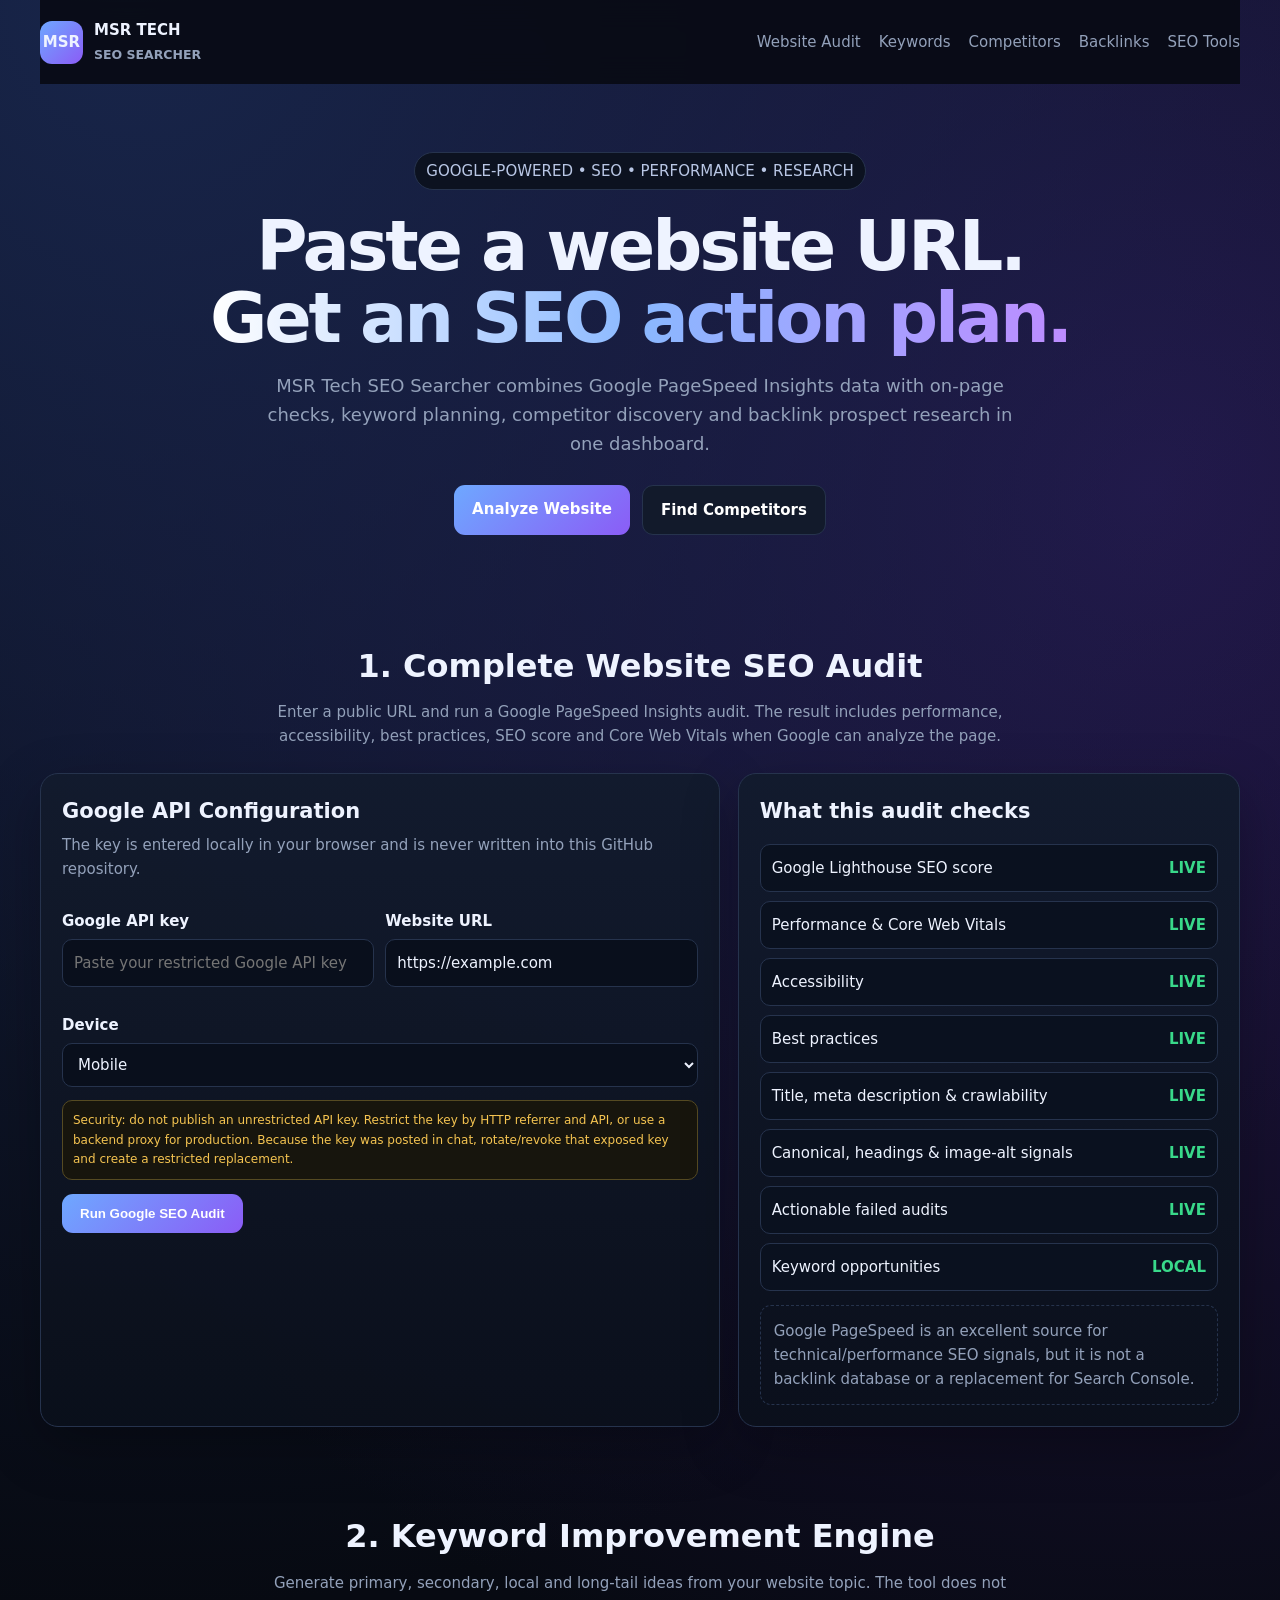
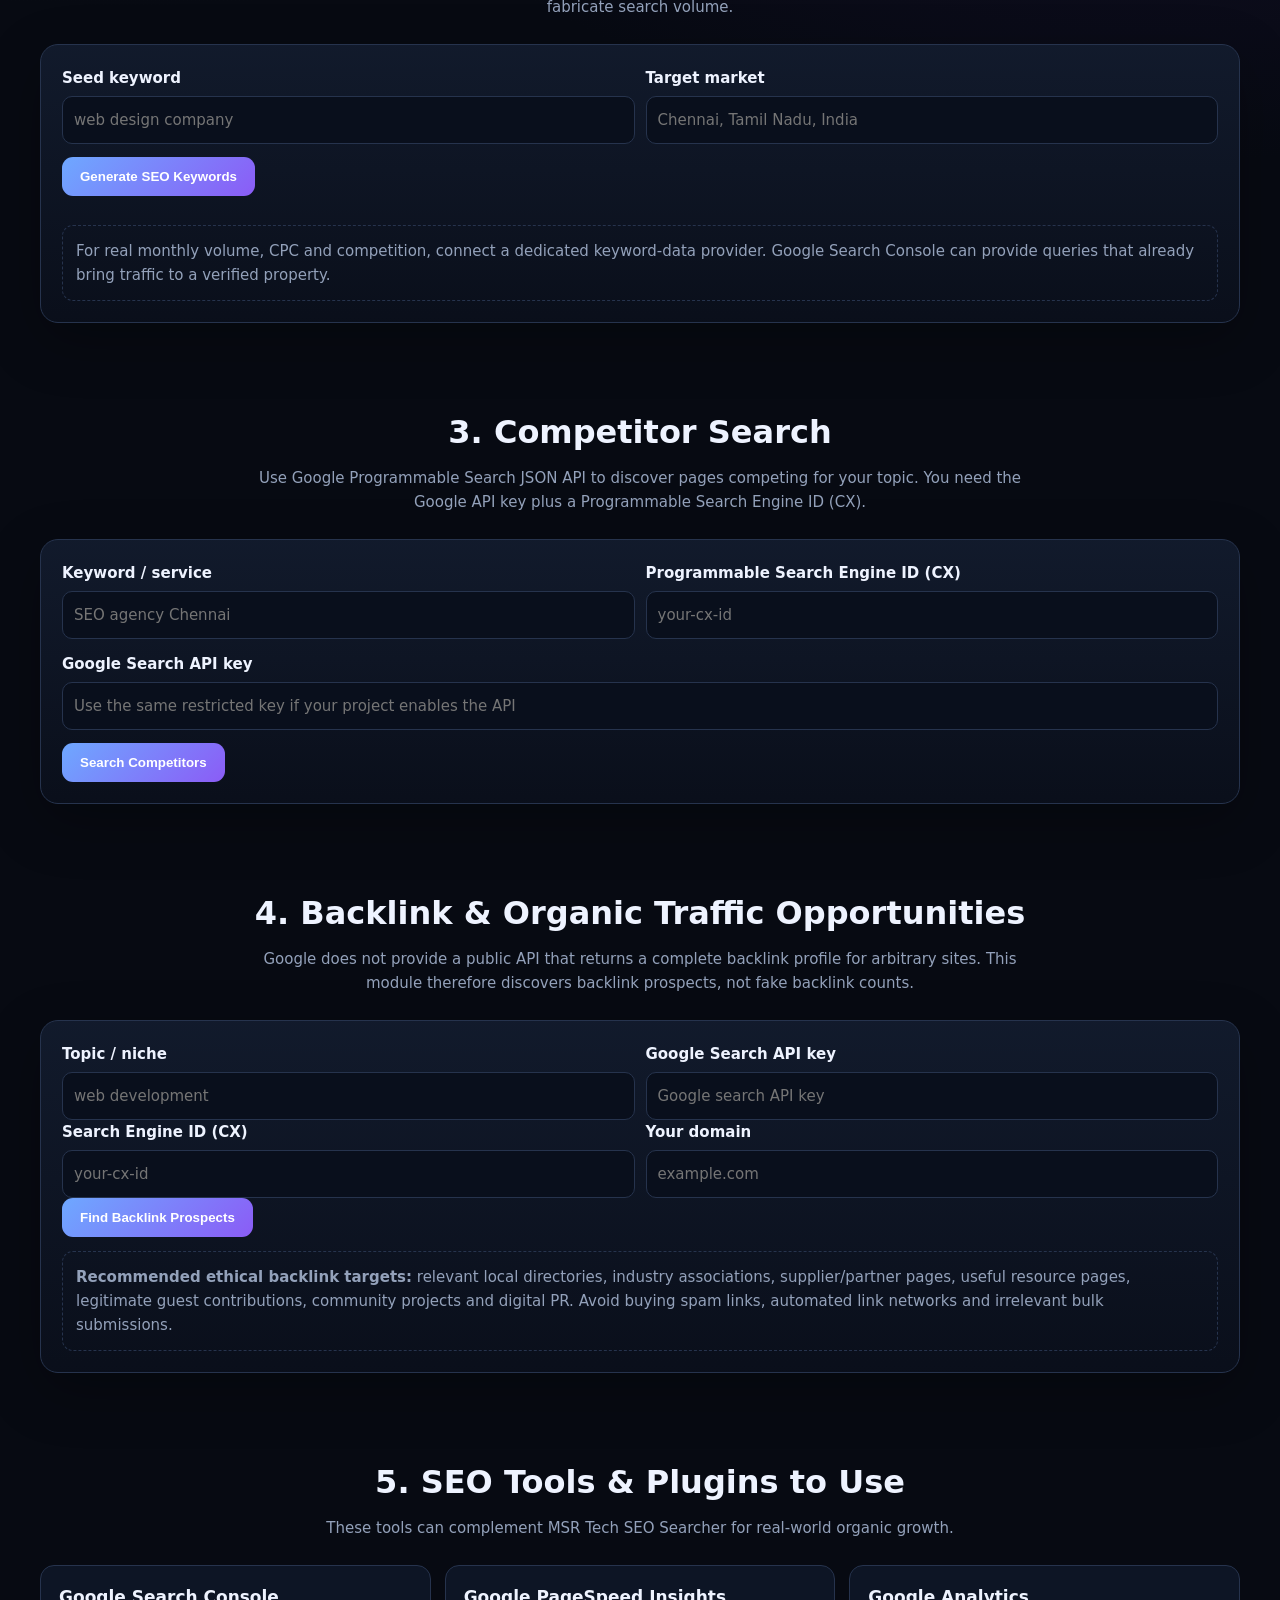
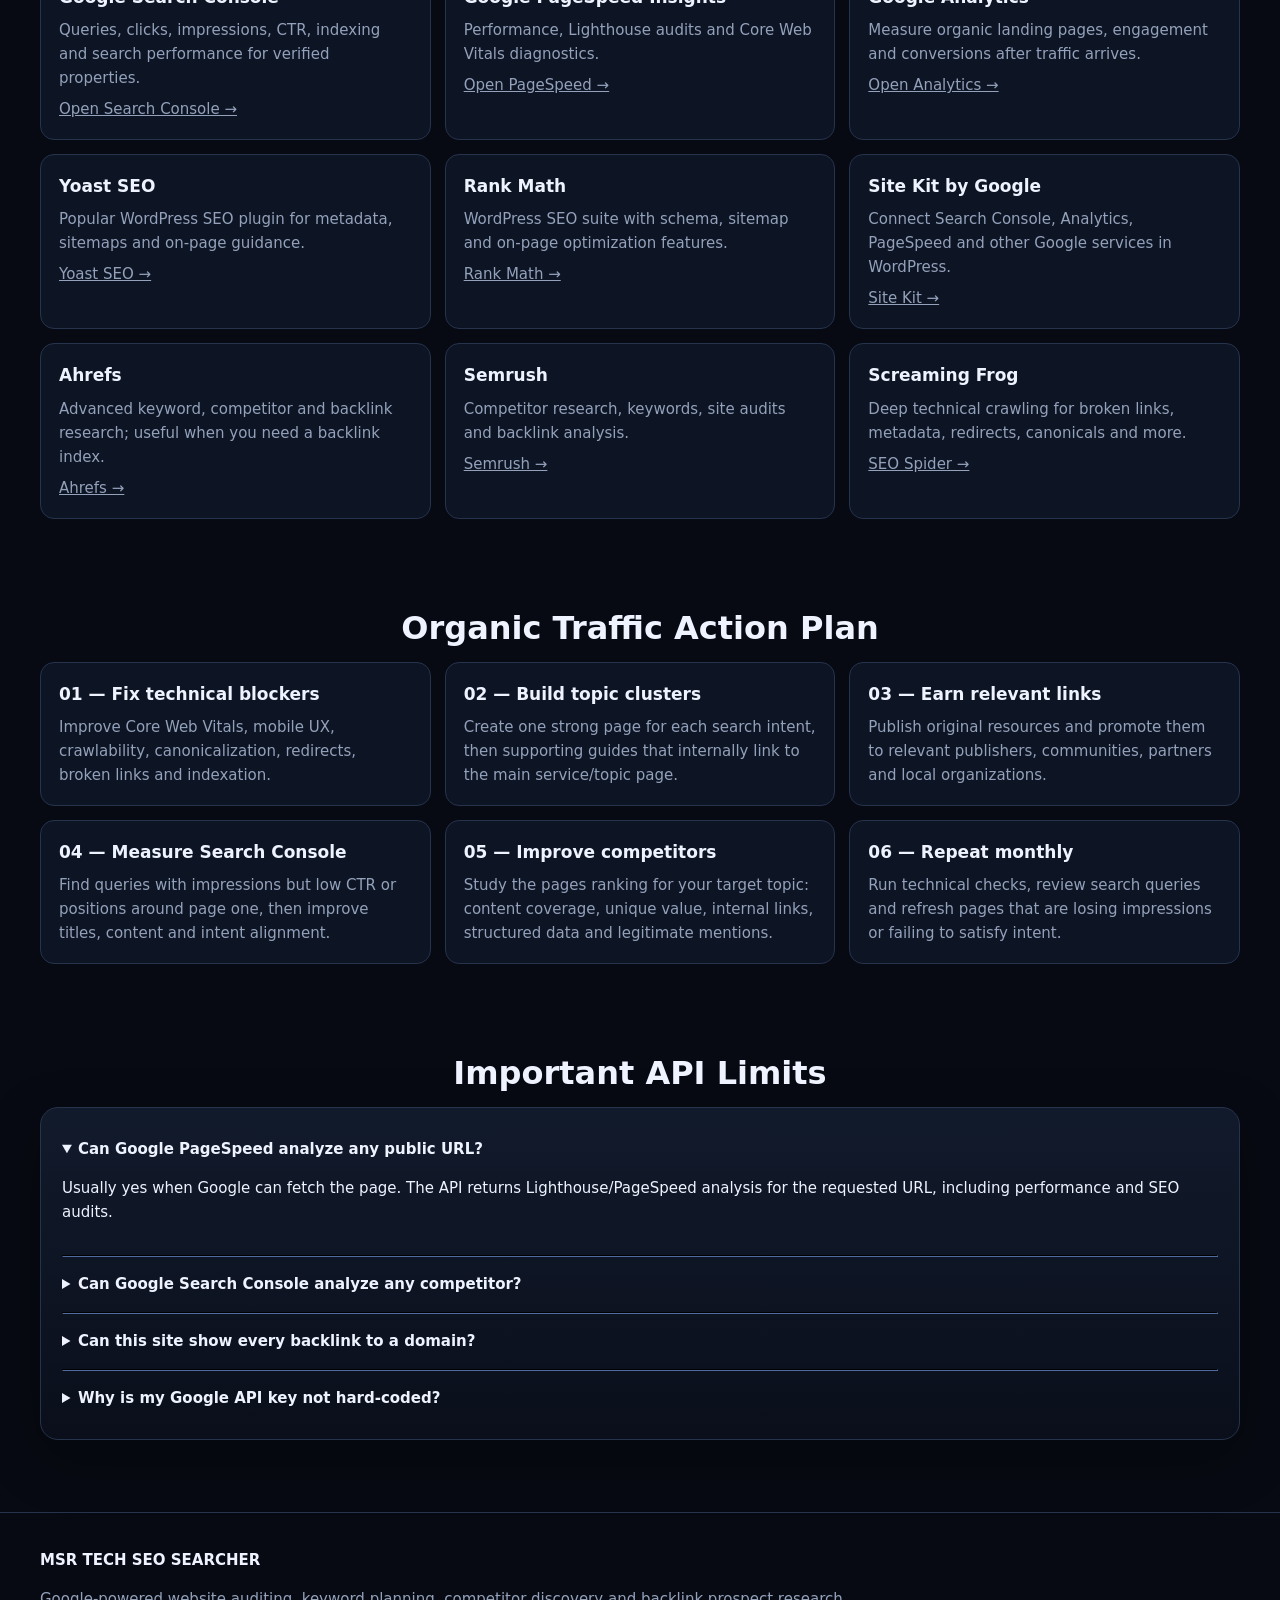
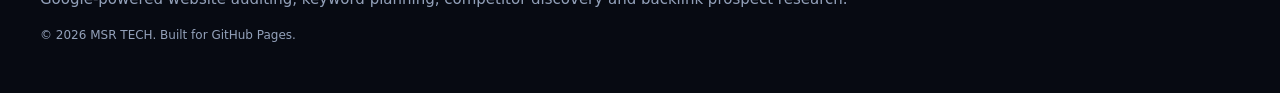
==== commit 1aa8d1d8: "Upgrade SEO Searcher with Google API website audit, competitors and backlink prospects" ====
--- a/index.html
+++ b/index.html
@@ -2,20 +2,48 @@
 <html lang="en">
 <head>
 <meta charset="utf-8"><meta name="viewport" content="width=device-width,initial-scale=1">
-<title>MSR Tech SEO Searcher — Free SEO Analyzer & Keyword Research Tool</title>
-<meta name="description" content="MSR Tech SEO Searcher is a free SEO analyzer and keyword research tool for checking titles, meta descriptions, headings, content, keywords, links and technical SEO basics.">
-<meta name="keywords" content="SEO analyzer, SEO checker, keyword research tool, website SEO audit, on page SEO checker, meta tag analyzer, SEO score, keyword density checker, technical SEO tool, free SEO tool">
-<meta name="author" content="MSR TECH"><meta name="robots" content="index,follow,max-image-preview:large"><link rel="canonical" href="https://sanjayrajm.github.io/">
-<meta property="og:type" content="website"><meta property="og:title" content="MSR Tech SEO Searcher — Free SEO Analyzer"><meta property="og:description" content="Analyze on-page SEO signals, keywords, metadata and content quality with MSR Tech SEO Searcher."><meta property="og:url" content="https://sanjayrajm.github.io/"><meta property="og:site_name" content="MSR Tech SEO Searcher"><meta name="twitter:card" content="summary_large_image"><meta name="twitter:title" content="MSR Tech SEO Searcher — Free SEO Analyzer"><meta name="twitter:description" content="A fast, privacy-friendly browser SEO checker and keyword research helper.">
-<script type="application/ld+json">{"@context":"https://schema.org","@type":"WebApplication","name":"MSR Tech SEO Searcher","url":"https://sanjayrajm.github.io/","applicationCategory":"SEOApplication","operatingSystem":"Web Browser","description":"Free browser-based SEO analyzer and keyword research helper.","author":{"@type":"Organization","name":"MSR TECH"},"offers":{"@type":"Offer","price":"0","priceCurrency":"USD"}}</script>
-<style>:root{--bg:#070a12;--p:#0e1422;--p2:#111a2b;--t:#eef3ff;--m:#93a1ba;--l:#24304a;--a:#6ea8ff;--a2:#8b5cf6;--g:#39d98a;--w:#f5c451;--b:#ff6b7a;--max:1180px}*{box-sizing:border-box}html{scroll-behavior:smooth}body{margin:0;background:radial-gradient(circle at 15% 0,#18254a 0,transparent 34%),radial-gradient(circle at 90% 15%,#21164b 0,transparent 28%),var(--bg);color:var(--t);font:15px/1.6 Inter,system-ui,-apple-system,Segoe UI,Roboto,Arial,sans-serif}a{color:inherit}.wrap{width:min(var(--max),calc(100% - 32px));margin:auto}.nav{display:flex;align-items:center;justify-content:space-between;padding:20px 0}.brand{display:flex;gap:12px;align-items:center;font-weight:800;text-decoration:none}.mark{width:42px;height:42px;border-radius:12px;background:linear-gradient(135deg,var(--a),var(--a2));display:grid;place-items:center;font-weight:900}.links{display:flex;gap:20px;color:var(--m)}.links a{text-decoration:none}.hero{padding:70px 0 45px;text-align:center}.badge{display:inline-flex;padding:6px 11px;border:1px solid var(--l);border-radius:999px;color:#b9c7e5;background:#0c1220}.hero h1{font-size:clamp(38px,7vw,72px);line-height:1.03;letter-spacing:-.045em;margin:20px auto 18px;max-width:900px}.gradient{background:linear-gradient(90deg,#fff,#8ab8ff,#bd8cff);-webkit-background-clip:text;background-clip:text;color:transparent}.hero p{max-width:720px;margin:auto;color:var(--m);font-size:18px}.actions{margin:28px 0;display:flex;justify-content:center;gap:12px;flex-wrap:wrap}.btn{border:0;border-radius:12px;padding:12px 18px;background:linear-gradient(135deg,var(--a),var(--a2));color:#fff;font-weight:800;cursor:pointer;text-decoration:none}.btn.alt{background:#121a2b;border:1px solid var(--l)}.grid{display:grid;grid-template-columns:1.15fr .85fr;gap:20px}.card{background:linear-gradient(180deg,rgba(18,27,45,.94),rgba(10,15,27,.94));border:1px solid var(--l);border-radius:18px;padding:22px;box-shadow:0 18px 55px #0004}.card h2{margin:0 0 7px;font-size:21px}.sub{color:var(--m);margin-top:0}.field{margin:15px 0}.label{display:block;font-weight:700;margin-bottom:7px}input,textarea{width:100%;border:1px solid var(--l);background:#090f1c;color:var(--t);border-radius:10px;padding:12px;font:inherit;outline:none}input:focus,textarea:focus{border-color:var(--a)}textarea{min-height:220px;resize:vertical}.two{display:grid;grid-template-columns:1fr 1fr;gap:12px}.score{display:flex;align-items:center;gap:18px;padding:15px;background:#09101d;border:1px solid var(--l);border-radius:14px}.ring{width:86px;height:86px;border-radius:50%;display:grid;place-items:center;background:conic-gradient(var(--g) calc(var(--score)*1%),#25324a 0);position:relative}.ring:after{content:'';position:absolute;inset:8px;background:#0b1220;border-radius:50%}.ring b{position:relative;z-index:1;font-size:20px}.checks{display:grid;gap:10px;margin-top:18px}.check{display:flex;justify-content:space-between;gap:15px;padding:12px;border:1px solid var(--l);border-radius:11px;background:#0a1120}.status{font-weight:800}.good{color:var(--g)}.warn{color:var(--w)}.bad{color:var(--b)}.section{padding:45px 0}.section h2{text-align:center;font-size:32px;margin-bottom:10px}.section>p{text-align:center;color:var(--m);max-width:700px;margin:0 auto 25px}.features{display:grid;grid-template-columns:repeat(3,1fr);gap:15px}.feature{padding:20px;background:#0d1525;border:1px solid var(--l);border-radius:15px}.feature b{font-size:17px}.feature p{color:var(--m);margin-bottom:0}.keyword-list{display:flex;flex-wrap:wrap;gap:8px;margin-top:15px}.tag{padding:7px 10px;border-radius:999px;background:#17233a;border:1px solid var(--l);color:#c7d4ee}.results{margin-top:20px;display:none}.resultbox{padding:15px;border:1px solid var(--l);border-radius:12px;margin-top:10px;background:#0a111f}.small{font-size:13px;color:var(--m)}.footer{border-top:1px solid var(--l);padding:35px 0;color:var(--m);margin-top:35px}details{padding:8px 0}summary{cursor:pointer}@media(max-width:850px){.grid{grid-template-columns:1fr}.features{grid-template-columns:1fr}.links{display:none}}@media(max-width:600px){.wrap{width:min(var(--max),calc(100% - 22px))}.hero{padding-top:40px}.two{grid-template-columns:1fr}.card{padding:17px}}</style>
-</head><body>
-<header class="wrap nav"><a class="brand" href="#top"><span class="mark">MSR</span><span>MSR TECH<br><small style="color:var(--m)">SEO SEARCHER</small></span></a><nav class="links"><a href="#analyzer">Analyzer</a><a href="#keywords">Keywords</a><a href="#features">SEO Features</a><a href="#faq">FAQ</a></nav></header>
-<main id="top"><section class="hero wrap"><span class="badge">FREE • BROWSER-BASED • NO SIGN-UP</span><h1>Find SEO problems.<br><span class="gradient">Improve search visibility.</span></h1><p>MSR Tech SEO Searcher helps you evaluate on-page SEO, content, keywords, metadata, headings, links and technical basics from one clean dashboard.</p><div class="actions"><a class="btn" href="#analyzer">Start SEO Analysis</a><a class="btn alt" href="#keywords">Explore Keyword Tools</a></div></section>
-<section id="analyzer" class="wrap section"><div class="grid"><div class="card"><h2>On-Page SEO Analyzer</h2><p class="sub">Paste your page text or HTML source. The analysis runs locally in your browser.</p><div class="two"><div class="field"><label class="label" for="url">Page URL</label><input id="url" placeholder="https://example.com/page"></div><div class="field"><label class="label" for="target">Target keyword</label><input id="target" placeholder="best web design company"></div></div><div class="field"><label class="label" for="title">Page title</label><input id="title" placeholder="Your SEO title"></div><div class="field"><label class="label" for="desc">Meta description</label><textarea id="desc" style="min-height:90px" placeholder="Write a useful description that matches search intent."></textarea></div><div class="field"><label class="label" for="content">Page content / HTML</label><textarea id="content" placeholder="Paste your page text or HTML here..."></textarea></div><button class="btn" onclick="analyze()">Analyze SEO</button><div id="results" class="results"><div class="score"><div class="ring" id="ring" style="--score:0"><b id="score">0</b></div><div><strong id="scoreText">Ready to analyze</strong><div class="small">Practical heuristic, not a Google ranking guarantee.</div></div></div><div class="checks" id="checks"></div><div class="resultbox"><b>Keyword insights</b><div id="kwInsights" class="small" style="margin-top:8px"></div></div></div></div>
-<div class="card"><h2>SEO Improvement Checklist</h2><p class="sub">Use these priorities after every audit.</p><div class="checks"><div class="check"><span>Search intent matches the page</span><span>01</span></div><div class="check"><span>Unique, descriptive title</span><span>02</span></div><div class="check"><span>Useful meta description</span><span>03</span></div><div class="check"><span>One clear H1 + logical H2/H3</span><span>04</span></div><div class="check"><span>Natural keyword coverage</span><span>05</span></div><div class="check"><span>Useful internal links</span><span>06</span></div><div class="check"><span>Descriptive image alt text</span><span>07</span></div><div class="check"><span>Fast, mobile-friendly experience</span><span>08</span></div><div class="check"><span>Canonical + indexation signals</span><span>09</span></div><div class="check"><span>Structured data where appropriate</span><span>10</span></div></div></div></div></section>
-<section id="keywords" class="wrap section"><h2>Keyword Research & Content Planning</h2><p>Start with a topic, identify intent, then build a natural cluster of related terms. This static version does not invent search volume, CPC or competition data.</p><div class="card"><div class="two"><div><label class="label" for="seed">Seed keyword / topic</label><input id="seed" placeholder="e.g. digital marketing agency"></div><div><label class="label" for="location">Target market</label><input id="location" placeholder="e.g. Chennai, Tamil Nadu, India"></div></div><button class="btn" style="margin-top:15px" onclick="keywords()">Generate Keyword Ideas</button><div id="keywordOut" class="keyword-list"></div><p class="small" style="margin-top:18px">For actual search volume, CPC and competition, connect a current keyword-data API later.</p></div></section>
-<section id="features" class="wrap section"><h2>Built for Better SEO</h2><p>The site itself follows SEO-friendly foundations and the tool teaches the same principles.</p><div class="features"><article class="feature"><b>Technical SEO</b><p>Canonical URL, robots directives, sitemap support, semantic HTML, responsive layout and structured data.</p></article><article class="feature"><b>On-Page SEO</b><p>Review titles, descriptions, headings, content relevance, keyword usage, links and image accessibility.</p></article><article class="feature"><b>Keyword Strategy</b><p>Plan primary, secondary, long-tail, local and intent-based phrases without stuffing keywords unnaturally.</p></article><article class="feature"><b>Content Quality</b><p>Write useful pages around real questions and topics rather than repeating the same keyword.</p></article><article class="feature"><b>Mobile First</b><p>Responsive components, readable typography, accessible controls and touch-friendly interactions.</p></article><article class="feature"><b>Privacy Friendly</b><p>Analyzer inputs are processed in the browser in this static version; no server stores submitted content.</p></article></div></section>
-<section id="faq" class="wrap section"><h2>Frequently Asked Questions</h2><div class="card"><details open><summary><b>What is MSR Tech SEO Searcher?</b></summary><p>It is a browser-based SEO analyzer and keyword planning tool for identifying common on-page SEO opportunities.</p></details><hr style="border-color:var(--l)"><details><summary><b>Can it guarantee Google rankings?</b></summary><p>No. SEO tools identify opportunities; rankings depend on relevance, quality, competition, links, crawling, indexing and searcher intent.</p></details><hr style="border-color:var(--l)"><details><summary><b>Can it analyze any URL automatically?</b></summary><p>This GitHub Pages version analyzes information you paste into the browser. Directly fetching arbitrary websites can be blocked by CORS. A future backend can add automated crawling.</p></details><hr style="border-color:var(--l)"><details><summary><b>How do I get real keyword search volume?</b></summary><p>Connect a trusted keyword-data API or your own backend. Search volume, CPC and competition should come from current data.</p></details></div></section></main>
-<footer class="footer"><div class="wrap"><b style="color:var(--t)">MSR TECH SEO SEARCHER</b><p>Free SEO analysis and keyword planning for creators, developers, businesses and website owners.</p><p class="small">© <span id="year"></span> MSR TECH. Built for GitHub Pages.</p></div></footer>
-<script>const $=id=>document.getElementById(id);$('year').textContent=new Date().getFullYear();function analyze(){const title=$('title').value.trim(),desc=$('desc').value.trim(),html=$('content').value,kw=$('target').value.trim().toLowerCase(),text=html.replace(/<[^>]*>/g,' ').replace(/\s+/g,' ').trim(),words=text?text.split(/\s+/).length:0;let pts=0,items=[];const add=(ok,label,detail)=>{if(ok)pts+=10;items.push(`<div class="check"><span>${label}<br><small class="small">${detail}</small></span><span class="status ${ok?'good':'bad'}">${ok?'PASS':'FIX'}</span></div>`)};add(title.length>=30&&title.length<=65,'SEO title',`${title.length} characters; aim for concise and descriptive.`);add(desc.length>=100&&desc.length<=170,'Meta description',`${desc.length} characters; make it useful and intent-focused.`);add(/<h1\b/i.test(html),'H1 heading','Use one clear primary heading.');add(/<h2\b/i.test(html),'Subheadings','Use H2/H3 to organize topics.');add(words>=300,'Content depth',`${words} words detected; useful coverage matters more than a fixed length.`);add(/<a\b/i.test(html),'Links','Include useful internal/external links where appropriate.');add(/<img\b[^>]*alt=/i.test(html),'Image alt text','Give meaningful images descriptive alternative text.');add(/viewport/i.test(html),'Mobile viewport','Responsive pages should include a viewport declaration.');add(kw?text.includes(kw):false,'Target keyword',kw?`Target phrase appears: ${kw}`:'Enter a target keyword.');add(/canonical/i.test(html),'Canonical signal','Use one canonical URL on indexable pages.');$('score').textContent=pts;$('ring').style.setProperty('--score',pts);$('scoreText').textContent=pts>=80?'Strong foundation':pts>=60?'Good — improve priority issues':'Needs improvement';$('checks').innerHTML=items.join('');const safe=kw.replace(/[.*+?^${}()|[\]\\]/g,'\\$&'),count=kw?(text.match(new RegExp(safe,'gi'))||[]).length:0;$('kwInsights').textContent=kw?`“${kw}” appears approximately ${count} time(s). Focus on natural relevance rather than a fixed density target.`:'Add a target keyword to get keyword-specific insights.';$('results').style.display='block'}function keywords(){const seed=$('seed').value.trim(),loc=$('location').value.trim(),out=$('keywordOut');if(!seed){out.innerHTML='<span class="bad">Enter a seed keyword first.</span>';return}const b=seed.toLowerCase(),a=[b,`best ${b}`,`${b} services`,`affordable ${b}`,`${b} company`,`professional ${b}`,`${b} near me`,`local ${b}`,`${b} in ${loc||'your city'}`,`${b} for small business`,`how to choose ${b}`,`${b} price`,`top ${b}`,`${b} online`,`expert ${b}`];out.innerHTML=a.map(x=>`<span class="tag">${x}</span>`).join('')}</script></body></html>+<title>MSR Tech SEO Searcher — Google Website SEO Audit, Keywords & Competitors</title>
+<meta name="description" content="Analyze any website URL with Google PageSpeed Insights, inspect SEO signals, generate keyword ideas, discover competitors and find backlink opportunities.">
+<meta name="keywords" content="SEO analyzer, Google PageSpeed SEO audit, website SEO checker, keyword research, competitor analysis, backlink opportunities, technical SEO, Core Web Vitals">
+<meta name="robots" content="index,follow,max-image-preview:large"><link rel="canonical" href="https://sanjayrajm.github.io/">
+<meta property="og:type" content="website"><meta property="og:title" content="MSR Tech SEO Searcher"><meta property="og:description" content="Website SEO audit, Google performance data, keywords, competitors and backlink prospect research."><meta property="og:url" content="https://sanjayrajm.github.io/"><meta property="og:site_name" content="MSR Tech SEO Searcher"><meta name="twitter:card" content="summary_large_image">
+<script type="application/ld+json">{"@context":"https://schema.org","@type":"WebApplication","name":"MSR Tech SEO Searcher","url":"https://sanjayrajm.github.io/","applicationCategory":"SEOApplication","operatingSystem":"Web Browser","author":{"@type":"Organization","name":"MSR TECH"},"offers":{"@type":"Offer","price":"0","priceCurrency":"USD"}}</script>
+<style>
+:root{--bg:#070a12;--p:#0e1422;--p2:#111a2b;--t:#eef3ff;--m:#93a1ba;--l:#26334d;--a:#6ea8ff;--a2:#8b5cf6;--g:#39d98a;--w:#f5c451;--b:#ff6b7a;--max:1200px}*{box-sizing:border-box}html{scroll-behavior:smooth}body{margin:0;background:radial-gradient(circle at 10% 0,#18254a 0,transparent 32%),radial-gradient(circle at 90% 10%,#25154b 0,transparent 28%),var(--bg);color:var(--t);font:15px/1.6 Inter,system-ui,-apple-system,Segoe UI,Roboto,Arial,sans-serif}a{color:inherit}.wrap{width:min(var(--max),calc(100% - 32px));margin:auto}.nav{display:flex;align-items:center;justify-content:space-between;padding:18px 0;position:sticky;top:0;background:#070a12dd;backdrop-filter:blur(14px);z-index:10}.brand{display:flex;gap:11px;align-items:center;font-weight:800;text-decoration:none}.mark{width:43px;height:43px;border-radius:12px;background:linear-gradient(135deg,var(--a),var(--a2));display:grid;place-items:center;font-weight:900}.links{display:flex;gap:18px;color:var(--m)}.links a{text-decoration:none}.hero{padding:68px 0 38px;text-align:center}.badge{display:inline-flex;padding:6px 11px;border:1px solid var(--l);border-radius:999px;color:#b9c7e5;background:#0c1220}.hero h1{font-size:clamp(38px,7vw,70px);line-height:1.03;letter-spacing:-.045em;margin:20px auto 18px;max-width:980px}.gradient{background:linear-gradient(90deg,#fff,#8ab8ff,#bd8cff);-webkit-background-clip:text;background-clip:text;color:transparent}.hero p{max-width:780px;margin:auto;color:var(--m);font-size:18px}.actions{margin:26px 0;display:flex;justify-content:center;gap:12px;flex-wrap:wrap}.btn{border:0;border-radius:11px;padding:12px 18px;background:linear-gradient(135deg,var(--a),var(--a2));color:#fff;font-weight:800;cursor:pointer;text-decoration:none}.btn.alt{background:#121a2b;border:1px solid var(--l)}.section{padding:42px 0}.section>h2{text-align:center;font-size:32px;margin:0 0 8px}.section>p{text-align:center;color:var(--m);max-width:780px;margin:0 auto 25px}.grid{display:grid;grid-template-columns:1.15fr .85fr;gap:18px}.card{background:linear-gradient(180deg,rgba(18,27,45,.95),rgba(10,15,27,.95));border:1px solid var(--l);border-radius:18px;padding:21px;box-shadow:0 18px 55px #0004}.card h2{margin:0 0 5px;font-size:21px}.sub{color:var(--m);margin-top:0}.field{margin:13px 0}.label{display:block;font-weight:700;margin-bottom:6px}input,select{width:100%;border:1px solid var(--l);background:#090f1c;color:var(--t);border-radius:10px;padding:11px;font:inherit;outline:none}input:focus,select:focus{border-color:var(--a)}.two{display:grid;grid-template-columns:1fr 1fr;gap:11px}.api-note{font-size:12px;color:var(--w);padding:10px;border:1px solid #554a22;border-radius:10px;background:#17150d}.statusbar{display:none;margin-top:14px;padding:11px;border-radius:10px;background:#0a111f;border:1px solid var(--l)}.metrics{display:grid;grid-template-columns:repeat(4,1fr);gap:10px;margin-top:15px}.metric{padding:15px;border:1px solid var(--l);border-radius:12px;background:#0a111f}.metric b{font-size:27px;display:block}.metric span{font-size:12px;color:var(--m)}.scoreline{display:flex;align-items:center;gap:13px;margin-top:14px}.bar{height:9px;background:#26324a;border-radius:9px;overflow:hidden;flex:1}.bar i{display:block;height:100%;background:linear-gradient(90deg,var(--b),var(--w),var(--g));width:0}.checks{display:grid;gap:9px;margin-top:16px}.check{display:flex;justify-content:space-between;gap:14px;padding:11px;border:1px solid var(--l);border-radius:10px;background:#0a111f}.good{color:var(--g)}.warn{color:var(--w)}.bad{color:var(--b)}.status{font-weight:800;white-space:nowrap}.small{font-size:12px;color:var(--m)}.resultbox{margin-top:12px;padding:14px;border:1px solid var(--l);border-radius:12px;background:#0a111f}.cards{display:grid;grid-template-columns:repeat(3,1fr);gap:14px}.mini{padding:18px;border:1px solid var(--l);border-radius:14px;background:#0d1525}.mini b{font-size:17px}.mini p{color:var(--m);margin:7px 0 0}.tags{display:flex;flex-wrap:wrap;gap:8px;margin-top:15px}.tag{padding:7px 10px;border-radius:999px;background:#17233a;border:1px solid var(--l);color:#c7d4ee}.tablewrap{overflow:auto;margin-top:15px}.table{width:100%;border-collapse:collapse;min-width:650px}.table th,.table td{text-align:left;padding:10px;border-bottom:1px solid var(--l)}.table th{color:#b9c7e5}.table a{color:#9cc2ff}.notice{padding:13px;border:1px dashed var(--l);border-radius:11px;color:var(--m);margin-top:14px}.footer{border-top:1px solid var(--l);padding:35px 0;color:var(--m);margin-top:30px}details{padding:8px 0}summary{cursor:pointer}@media(max-width:900px){.grid{grid-template-columns:1fr}.cards{grid-template-columns:1fr 1fr}.links{display:none}}@media(max-width:600px){.wrap{width:min(var(--max),calc(100% - 22px))}.hero{padding-top:42px}.two,.metrics,.cards{grid-template-columns:1fr}.card{padding:16px}}
+</style></head>
+<body>
+<header class="wrap nav"><a class="brand" href="#top"><span class="mark">MSR</span><span>MSR TECH<br><small style="color:var(--m)">SEO SEARCHER</small></span></a><nav class="links"><a href="#audit">Website Audit</a><a href="#keywords">Keywords</a><a href="#competitors">Competitors</a><a href="#backlinks">Backlinks</a><a href="#tools">SEO Tools</a></nav></header>
+<main id="top">
+<section class="hero wrap"><span class="badge">GOOGLE-POWERED • SEO • PERFORMANCE • RESEARCH</span><h1>Paste a website URL.<br><span class="gradient">Get an SEO action plan.</span></h1><p>MSR Tech SEO Searcher combines Google PageSpeed Insights data with on-page checks, keyword planning, competitor discovery and backlink prospect research in one dashboard.</p><div class="actions"><a class="btn" href="#audit">Analyze Website</a><a class="btn alt" href="#competitors">Find Competitors</a></div></section>
+
+<section id="audit" class="wrap section"><h2>1. Complete Website SEO Audit</h2><p>Enter a public URL and run a Google PageSpeed Insights audit. The result includes performance, accessibility, best practices, SEO score and Core Web Vitals when Google can analyze the page.</p>
+<div class="grid"><div class="card"><h2>Google API Configuration</h2><p class="sub">The key is entered locally in your browser and is never written into this GitHub repository.</p><div class="two"><div class="field"><label class="label" for="apiKey">Google API key</label><input id="apiKey" type="password" autocomplete="off" placeholder="Paste your restricted Google API key"></div><div class="field"><label class="label" for="auditUrl">Website URL</label><input id="auditUrl" value="https://example.com" placeholder="https://yourwebsite.com/"></div></div><div class="field"><label class="label" for="strategy">Device</label><select id="strategy"><option value="mobile">Mobile</option><option value="desktop">Desktop</option></select></div><div class="api-note">Security: do not publish an unrestricted API key. Restrict the key by HTTP referrer and API, or use a backend proxy for production. Because the key was posted in chat, rotate/revoke that exposed key and create a restricted replacement.</div><button class="btn" style="margin-top:14px" onclick="runAudit()">Run Google SEO Audit</button><div id="auditStatus" class="statusbar"></div><div id="auditOutput"></div></div>
+<div class="card"><h2>What this audit checks</h2><div class="checks"><div class="check"><span>Google Lighthouse SEO score</span><b class="good">LIVE</b></div><div class="check"><span>Performance & Core Web Vitals</span><b class="good">LIVE</b></div><div class="check"><span>Accessibility</span><b class="good">LIVE</b></div><div class="check"><span>Best practices</span><b class="good">LIVE</b></div><div class="check"><span>Title, meta description & crawlability</span><b class="good">LIVE</b></div><div class="check"><span>Canonical, headings & image-alt signals</span><b class="good">LIVE</b></div><div class="check"><span>Actionable failed audits</span><b class="good">LIVE</b></div><div class="check"><span>Keyword opportunities</span><b class="good">LOCAL</b></div></div><div class="notice">Google PageSpeed is an excellent source for technical/performance SEO signals, but it is not a backlink database or a replacement for Search Console.</div></div></div></section>
+
+<section id="keywords" class="wrap section"><h2>2. Keyword Improvement Engine</h2><p>Generate primary, secondary, local and long-tail ideas from your website topic. The tool does not fabricate search volume.</p><div class="card"><div class="two"><div><label class="label" for="seed">Seed keyword</label><input id="seed" placeholder="web design company"></div><div><label class="label" for="market">Target market</label><input id="market" placeholder="Chennai, Tamil Nadu, India"></div></div><button class="btn" style="margin-top:13px" onclick="makeKeywords()">Generate SEO Keywords</button><div id="keywordOut" class="tags"></div><div class="notice">For real monthly volume, CPC and competition, connect a dedicated keyword-data provider. Google Search Console can provide queries that already bring traffic to a verified property.</div></div></section>
+
+<section id="competitors" class="wrap section"><h2>3. Competitor Search</h2><p>Use Google Programmable Search JSON API to discover pages competing for your topic. You need the Google API key plus a Programmable Search Engine ID (CX).</p><div class="card"><div class="two"><div><label class="label" for="compQuery">Keyword / service</label><input id="compQuery" placeholder="SEO agency Chennai"></div><div><label class="label" for="cx">Programmable Search Engine ID (CX)</label><input id="cx" placeholder="your-cx-id"></div></div><div class="field"><label class="label" for="compKey">Google Search API key</label><input id="compKey" type="password" autocomplete="off" placeholder="Use the same restricted key if your project enables the API"></div><button class="btn" onclick="searchCompetitors()">Search Competitors</button><div id="compStatus" class="statusbar"></div><div id="compOut"></div></div></section>
+
+<section id="backlinks" class="wrap section"><h2>4. Backlink & Organic Traffic Opportunities</h2><p>Google does not provide a public API that returns a complete backlink profile for arbitrary sites. This module therefore discovers backlink prospects, not fake backlink counts.</p><div class="card"><div class="two"><div><label class="label" for="linkTopic">Topic / niche</label><input id="linkTopic" placeholder="web development"></div><div><label class="label" for="linkKey">Google Search API key</label><input id="linkKey" type="password" autocomplete="off" placeholder="Google search API key"></div></div><div class="two"><div><label class="label" for="linkCx">Search Engine ID (CX)</label><input id="linkCx" placeholder="your-cx-id"></div><div><label class="label" for="domain">Your domain</label><input id="domain" placeholder="example.com"></div></div><button class="btn" onclick="findBacklinks()">Find Backlink Prospects</button><div id="linkStatus" class="statusbar"></div><div id="linkOut"></div><div class="notice"><b>Recommended ethical backlink targets:</b> relevant local directories, industry associations, supplier/partner pages, useful resource pages, legitimate guest contributions, community projects and digital PR. Avoid buying spam links, automated link networks and irrelevant bulk submissions.</div></div></section>
+
+<section id="tools" class="wrap section"><h2>5. SEO Tools & Plugins to Use</h2><p>These tools can complement MSR Tech SEO Searcher for real-world organic growth.</p><div class="cards"><article class="mini"><b>Google Search Console</b><p>Queries, clicks, impressions, CTR, indexing and search performance for verified properties.</p><p><a href="https://search.google.com/search-console" target="_blank" rel="noopener">Open Search Console →</a></p></article><article class="mini"><b>Google PageSpeed Insights</b><p>Performance, Lighthouse audits and Core Web Vitals diagnostics.</p><p><a href="https://pagespeed.web.dev/" target="_blank" rel="noopener">Open PageSpeed →</a></p></article><article class="mini"><b>Google Analytics</b><p>Measure organic landing pages, engagement and conversions after traffic arrives.</p><p><a href="https://analytics.google.com/" target="_blank" rel="noopener">Open Analytics →</a></p></article><article class="mini"><b>Yoast SEO</b><p>Popular WordPress SEO plugin for metadata, sitemaps and on-page guidance.</p><p><a href="https://yoast.com/wordpress/plugins/seo/" target="_blank" rel="noopener">Yoast SEO →</a></p></article><article class="mini"><b>Rank Math</b><p>WordPress SEO suite with schema, sitemap and on-page optimization features.</p><p><a href="https://rankmath.com/" target="_blank" rel="noopener">Rank Math →</a></p></article><article class="mini"><b>Site Kit by Google</b><p>Connect Search Console, Analytics, PageSpeed and other Google services in WordPress.</p><p><a href="https://sitekit.withgoogle.com/" target="_blank" rel="noopener">Site Kit →</a></p></article><article class="mini"><b>Ahrefs</b><p>Advanced keyword, competitor and backlink research; useful when you need a backlink index.</p><p><a href="https://ahrefs.com/" target="_blank" rel="noopener">Ahrefs →</a></p></article><article class="mini"><b>Semrush</b><p>Competitor research, keywords, site audits and backlink analysis.</p><p><a href="https://www.semrush.com/" target="_blank" rel="noopener">Semrush →</a></p></article><article class="mini"><b>Screaming Frog</b><p>Deep technical crawling for broken links, metadata, redirects, canonicals and more.</p><p><a href="https://www.screamingfrog.co.uk/seo-spider/" target="_blank" rel="noopener">SEO Spider →</a></p></article></div></section>
+
+<section class="wrap section"><h2>Organic Traffic Action Plan</h2><div class="cards"><article class="mini"><b>01 — Fix technical blockers</b><p>Improve Core Web Vitals, mobile UX, crawlability, canonicalization, redirects, broken links and indexation.</p></article><article class="mini"><b>02 — Build topic clusters</b><p>Create one strong page for each search intent, then supporting guides that internally link to the main service/topic page.</p></article><article class="mini"><b>03 — Earn relevant links</b><p>Publish original resources and promote them to relevant publishers, communities, partners and local organizations.</p></article><article class="mini"><b>04 — Measure Search Console</b><p>Find queries with impressions but low CTR or positions around page one, then improve titles, content and intent alignment.</p></article><article class="mini"><b>05 — Improve competitors</b><p>Study the pages ranking for your target topic: content coverage, unique value, internal links, structured data and legitimate mentions.</p></article><article class="mini"><b>06 — Repeat monthly</b><p>Run technical checks, review search queries and refresh pages that are losing impressions or failing to satisfy intent.</p></article></div></section>
+
+<section class="wrap section"><h2>Important API Limits</h2><div class="card"><details open><summary><b>Can Google PageSpeed analyze any public URL?</b></summary><p>Usually yes when Google can fetch the page. The API returns Lighthouse/PageSpeed analysis for the requested URL, including performance and SEO audits.</p></details><hr style="border-color:var(--l)"><details><summary><b>Can Google Search Console analyze any competitor?</b></summary><p>No. Search Console data requires authorization for the property. It is for your verified/authorized properties, not arbitrary competitors.</p></details><hr style="border-color:var(--l)"><details><summary><b>Can this site show every backlink to a domain?</b></summary><p>No. A complete backlink index requires a backlink-data provider. Google Search can help discover potential link opportunities, while tools such as Ahrefs or Semrush maintain dedicated link indexes.</p></details><hr style="border-color:var(--l)"><details><summary><b>Why is my Google API key not hard-coded?</b></summary><p>A public GitHub Pages site exposes all JavaScript to visitors. A browser-side key must be tightly restricted. For production, the safer architecture is a small backend that keeps credentials server-side.</p></details></div></section>
+</main>
+<footer class="footer"><div class="wrap"><b style="color:var(--t)">MSR TECH SEO SEARCHER</b><p>Google-powered website auditing, keyword planning, competitor discovery and backlink prospect research.</p><p class="small">© <span id="year"></span> MSR TECH. Built for GitHub Pages.</p></div></footer>
+<script>
+const $=id=>document.getElementById(id);$('year').textContent=new Date().getFullYear();
+function key(id){return $(id).value.trim()}
+function esc(s){return String(s??'').replace(/[&<>"']/g,c=>({'&':'&amp;','<':'&lt;','>':'&gt;','"':'&quot;',"'":'&#39;'}[c]))}
+function setStatus(id,msg,show=true){const e=$(id);e.style.display=show?'block':'none';e.textContent=msg}
+async function runAudit(){const api=key('apiKey'),url=key('auditUrl'),strategy=key('strategy');if(!api||!url){setStatus('auditStatus','Enter a Google API key and a valid website URL.');return}if(!/^https?:\/\//i.test(url)){setStatus('auditStatus','URL must start with http:// or https://');return}setStatus('auditStatus','Running Google PageSpeed Insights…');$('auditOutput').innerHTML='';try{const endpoint='https://www.googleapis.com/pagespeedonline/v5/runPagespeed?url='+encodeURIComponent(url)+'&key='+encodeURIComponent(api)+'&strategy='+encodeURIComponent(strategy)+'&category=performance&category=accessibility&category=best-practices&category=seo';const r=await fetch(endpoint);const d=await r.json();if(!r.ok||d.error)throw new Error(d.error?.message||'Google API request failed');renderAudit(d,strategy)}catch(e){setStatus('auditStatus','Audit failed: '+e.message);$('auditOutput').innerHTML='<div class="resultbox"><b>Common fixes</b><p class="small">Enable the PageSpeed Insights API, restrict the API key correctly, check quota/billing requirements, and verify that the URL is publicly reachable by Google.</p></div>'}}
+function renderAudit(d,strategy){const c=d.lighthouseResult?.categories||{};const audits=d.lighthouseResult?.audits||{};const score=n=>n==null?'—':Math.round(n*100);const seo=score(c.seo?.score),perf=score(c.performance?.score),acc=score(c.accessibility?.score),bp=score(c['best-practices']?.score);const vital=(id)=>audits[id]?.displayValue||'—';const rows=['document-title','meta-description','h1','canonical','crawlable-anchors','image-alt','robots-txt','viewport','structured-data','link-text'].map(id=>{const a=audits[id];if(!a)return '';const val=a.score===1?'PASS':a.score===0?'FIX':a.displayValue||'INFO';const cls=a.score===1?'good':a.score===0?'bad':'warn';return `<div class="check"><span><b>${esc(a.title||id)}</b><br><small class="small">${esc(a.description||'')}</small></span><span class="status ${cls}">${esc(val)}</span></div>`}).join('');$('auditOutput').innerHTML=`<div class="metrics"><div class="metric"><b>${seo}</b><span>SEO score</span></div><div class="metric"><b>${perf}</b><span>Performance</span></div><div class="metric"><b>${acc}</b><span>Accessibility</span></div><div class="metric"><b>${bp}</b><span>Best practices</span></div></div><div class="scoreline"><b>Overall SEO</b><div class="bar"><i style="width:${seo==='—'?0:seo}%"></i></div><b>${seo}/100</b></div><div class="resultbox"><b>${esc(d.lighthouseResult?.finalUrl||'Analyzed URL')}</b><div class="metrics"><div class="metric"><b>${esc(vital('largest-contentful-paint'))}</b><span>LCP</span></div><div class="metric"><b>${esc(vital('cumulative-layout-shift'))}</b><span>CLS</span></div><div class="metric"><b>${esc(vital('total-blocking-time'))}</b><span>TBT</span></div><div class="metric"><b>${esc(vital('first-contentful-paint'))}</b><span>FCP</span></div></div></div><div class="checks">${rows}</div><div class="resultbox"><b>Top Lighthouse opportunities</b><ul>${Object.values(audits).filter(a=>a&&a.score!==null&&a.score<1&&a.title).sort((a,b)=>(a.score??1)-(b.score??1)).slice(0,8).map(a=>`<li><b>${esc(a.title)}</b>${a.displayValue?' — '+esc(a.displayValue):''}</li>`).join('')||'<li>No failed audits returned.</li>'}</ul></div>`;setStatus('auditStatus','Audit complete — '+strategy+' analysis loaded.');}
+function makeKeywords(){const seed=key('seed'),market=key('market');if(!seed){$('keywordOut').innerHTML='<span class="tag">Enter a seed keyword</span>';return}const base=seed.toLowerCase(),loc=market?` ${market}`:'';const list=[base,`best ${base}`,`top ${base}`,`professional ${base}`,`affordable ${base}`,`${base} services`,`${base} company`,`${base} agency`,`local ${base}`,`${base} near me`,`${base} price`,`${base} cost`,`how to choose ${base}`,`${base} for small business`,`best ${base}${loc}`,`${base}${loc}`,`${base} near${loc}`,'free '+base+' tools',base+' checklist',base+' guide',base+' expert'];$('keywordOut').innerHTML=[...new Set(list)].map(x=>`<span class="tag">${esc(x)}</span>`).join('')}
+async function googleSearch(q,api,cx){const u='https://www.googleapis.com/customsearch/v1?key='+encodeURIComponent(api)+'&cx='+encodeURIComponent(cx)+'&q='+encodeURIComponent(q)+'&num=10';const r=await fetch(u);const d=await r.json();if(!r.ok||d.error)throw new Error(d.error?.message||'Google Custom Search request failed');return d.items||[]}
+function renderSearch(items){return `<div class="tablewrap"><table class="table"><thead><tr><th>#</th><th>Result</th><th>URL</th></tr></thead><tbody>${items.map((x,i)=>`<tr><td>${i+1}</td><td><a href="${esc(x.link)}" target="_blank" rel="noopener"><b>${esc(x.title)}</b></a><br><small class="small">${esc(x.snippet||'')}</small></td><td><small>${esc(x.displayLink||x.link)}</small></td></tr>`).join('')}</tbody></table></div>`}
+async function searchCompetitors(){const q=key('compQuery'),api=key('compKey')||key('apiKey'),cx=key('cx');if(!q||!api||!cx){setStatus('compStatus','Enter keyword, Google API key and CX.');return}setStatus('compStatus','Searching Google…');$('compOut').innerHTML='';try{const items=await googleSearch(q,api,cx);$('compOut').innerHTML=items.length?renderSearch(items):'<div class="resultbox">No results returned.</div>';setStatus('compStatus',`${items.length} search results found.`)}catch(e){setStatus('compStatus','Search failed: '+e.message)}}
+async function findBacklinks(){const topic=key('linkTopic'),api=key('linkKey')||key('apiKey'),cx=key('linkCx')||key('cx'),domain=key('domain').replace(/^https?:\/\//,'').replace(/\/$/,'');if(!topic||!api||!cx){setStatus('linkStatus','Enter topic, Google API key and CX.');return}setStatus('linkStatus','Finding backlink prospects…');$('linkOut').innerHTML='';try{const qs=[`"${topic}" "write for us"`,`"${topic}" "resources"`,`"${topic}" "useful links"`,`"${topic}" "submit"`,`"${topic}" "partners"`,`"${topic}" "directory"`];let all=[];for(const q of qs){const items=await googleSearch(domain?`${q} -site:${domain}`:q,api,cx);all.push(...items.map(x=>({...x,sourceQuery:q})))}const seen=new Set();all=all.filter(x=>{if(seen.has(x.link))return false;seen.add(x.link);return true}).slice(0,30);$('linkOut').innerHTML=all.length?renderProspects(all):'<div class="resultbox">No prospects returned. Try a broader niche.</div>';setStatus('linkStatus',`${all.length} backlink prospects discovered. These are opportunities to evaluate, not confirmed backlinks.`)}catch(e){setStatus('linkStatus','Backlink prospect search failed: '+e.message)}}
+function renderProspects(items){return `<div class="tablewrap"><table class="table"><thead><tr><th>Opportunity</th><th>Page</th><th>Why it may help</th></tr></thead><tbody>${items.map(x=>`<tr><td><a href="${esc(x.link)}" target="_blank" rel="noopener"><b>${esc(x.title)}</b></a></td><td><small>${esc(x.displayLink||x.link)}</small></td><td><small class="small">Prospect found from: ${esc(x.sourceQuery)}. Check relevance, editorial quality and whether a genuine link is appropriate.</small></td></tr>`).join('')}</tbody></table></div>`}
+</script></body></html>
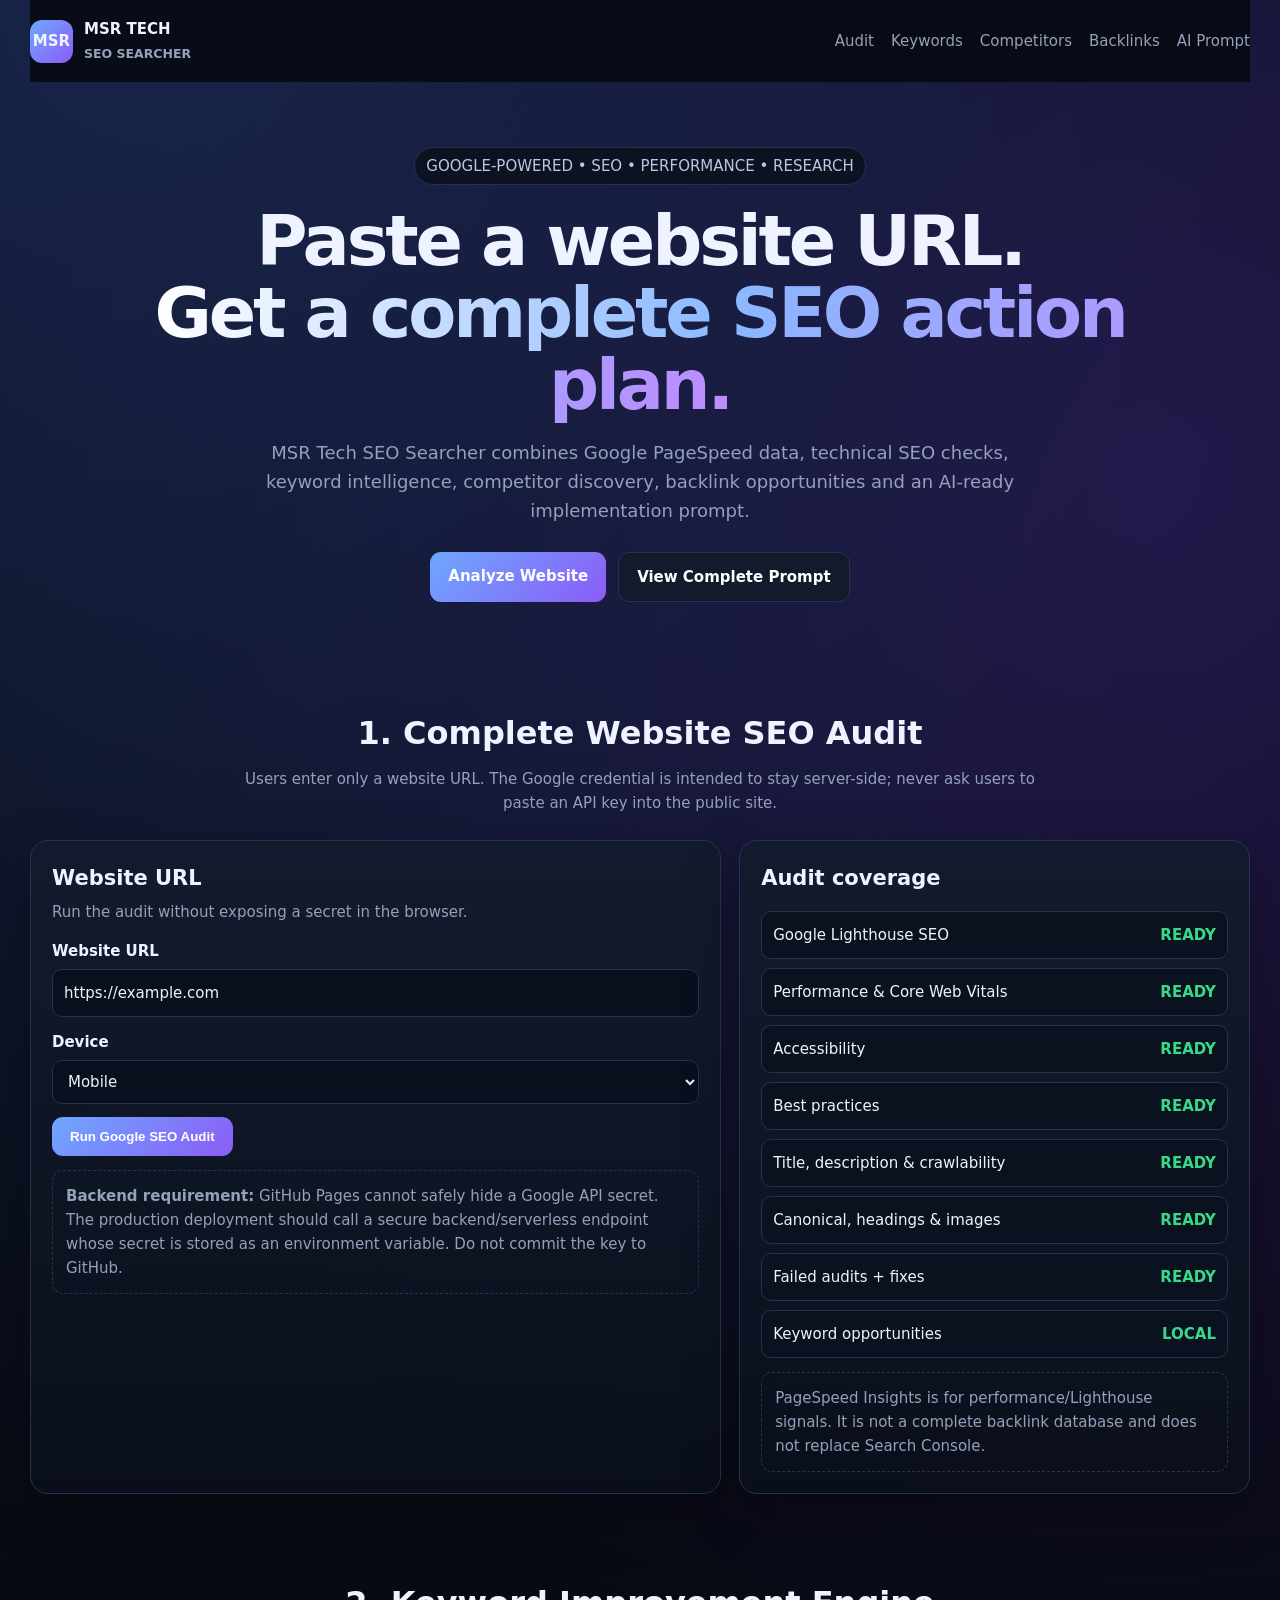
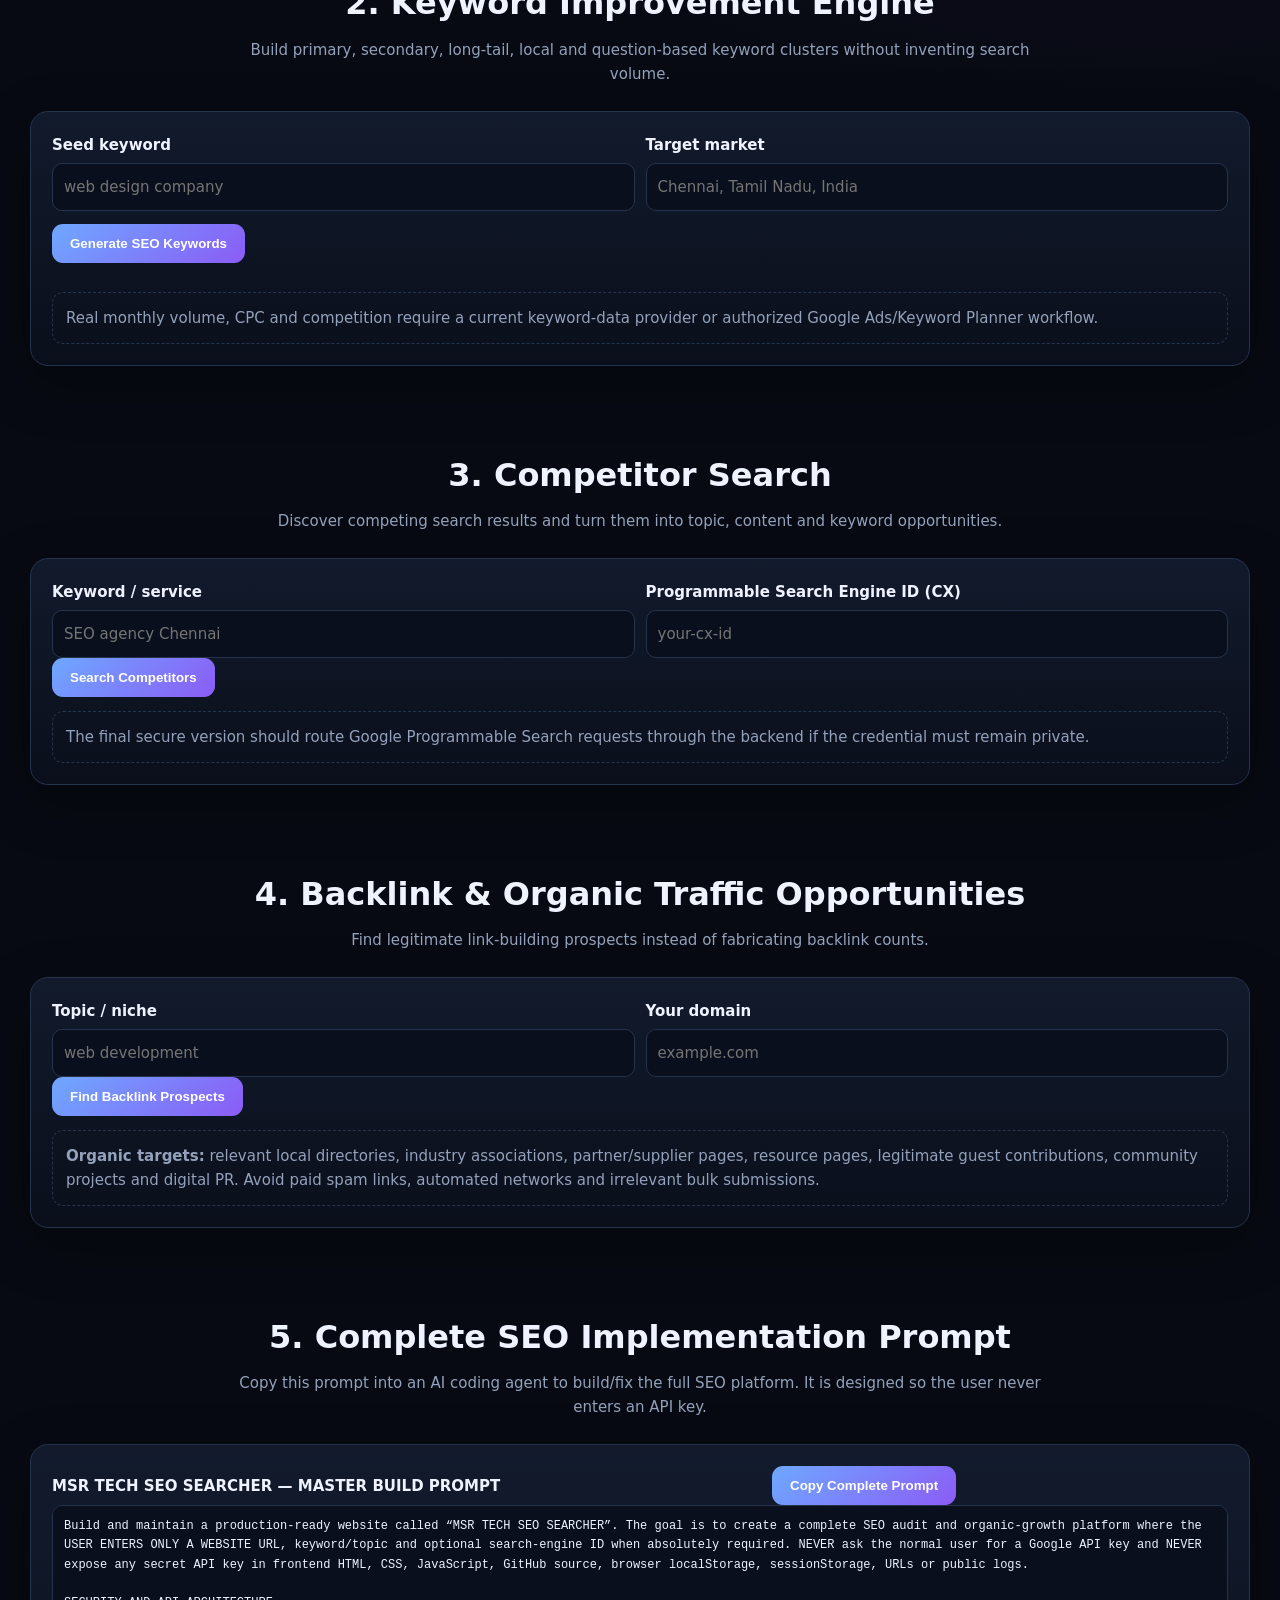
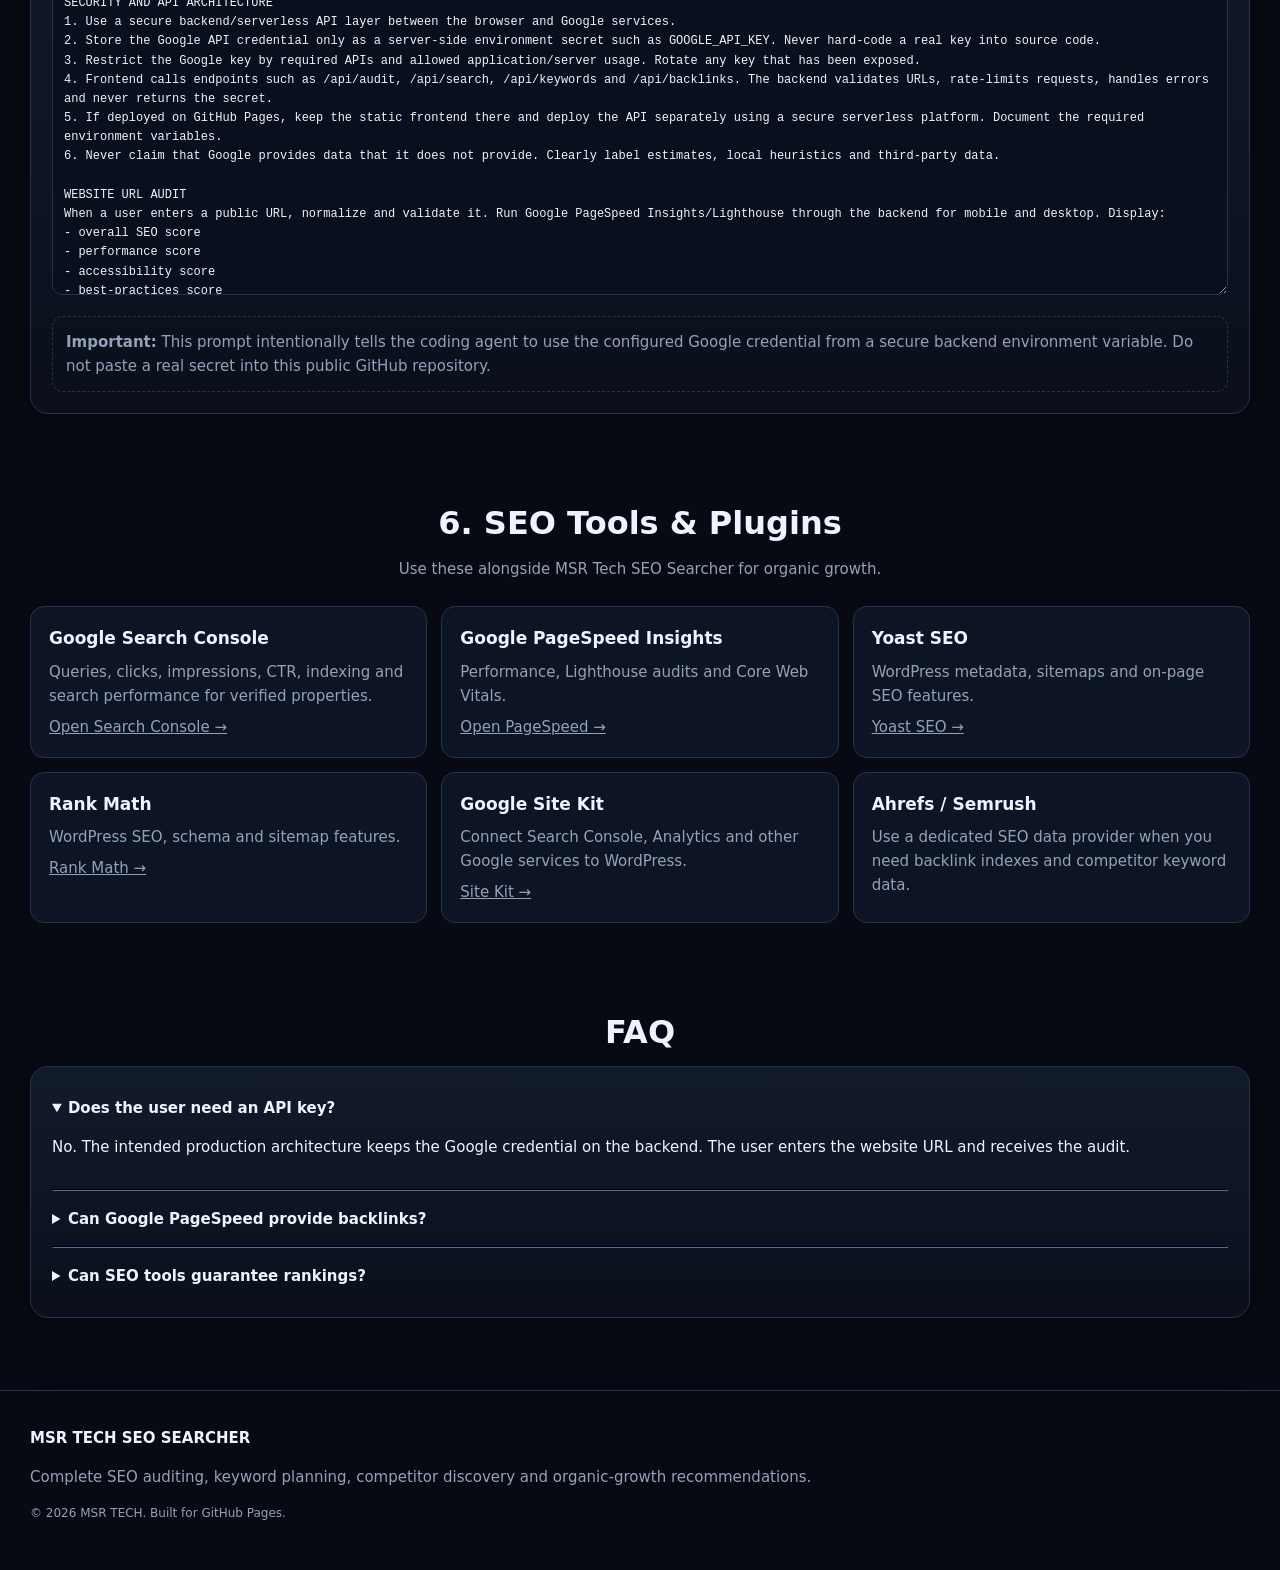
==== commit 5ad16cb6: "Add complete SEO implementation prompt panel and simplify API key UX" ====
--- a/index.html
+++ b/index.html
@@ -1,49 +1,212 @@
 <!doctype html>
 <html lang="en">
 <head>
-<meta charset="utf-8"><meta name="viewport" content="width=device-width,initial-scale=1">
-<title>MSR Tech SEO Searcher — Google Website SEO Audit, Keywords & Competitors</title>
-<meta name="description" content="Analyze any website URL with Google PageSpeed Insights, inspect SEO signals, generate keyword ideas, discover competitors and find backlink opportunities.">
-<meta name="keywords" content="SEO analyzer, Google PageSpeed SEO audit, website SEO checker, keyword research, competitor analysis, backlink opportunities, technical SEO, Core Web Vitals">
-<meta name="robots" content="index,follow,max-image-preview:large"><link rel="canonical" href="https://sanjayrajm.github.io/">
-<meta property="og:type" content="website"><meta property="og:title" content="MSR Tech SEO Searcher"><meta property="og:description" content="Website SEO audit, Google performance data, keywords, competitors and backlink prospect research."><meta property="og:url" content="https://sanjayrajm.github.io/"><meta property="og:site_name" content="MSR Tech SEO Searcher"><meta name="twitter:card" content="summary_large_image">
+<meta charset="utf-8">
+<meta name="viewport" content="width=device-width,initial-scale=1">
+<title>MSR Tech SEO Searcher — Complete SEO Audit, Keywords, Competitors & Backlinks</title>
+<meta name="description" content="MSR Tech SEO Searcher provides a complete website SEO audit, Google PageSpeed analysis, keyword improvements, competitor research, backlink opportunities and an AI-ready SEO action plan.">
+<meta name="robots" content="index,follow,max-image-preview:large">
+<link rel="canonical" href="https://sanjayrajm.github.io/">
+<meta property="og:type" content="website"><meta property="og:title" content="MSR Tech SEO Searcher"><meta property="og:description" content="Complete website SEO audit, keyword research, competitor discovery, backlink opportunities and SEO improvement planning."><meta property="og:url" content="https://sanjayrajm.github.io/"><meta property="og:site_name" content="MSR Tech SEO Searcher"><meta name="twitter:card" content="summary_large_image">
 <script type="application/ld+json">{"@context":"https://schema.org","@type":"WebApplication","name":"MSR Tech SEO Searcher","url":"https://sanjayrajm.github.io/","applicationCategory":"SEOApplication","operatingSystem":"Web Browser","author":{"@type":"Organization","name":"MSR TECH"},"offers":{"@type":"Offer","price":"0","priceCurrency":"USD"}}</script>
 <style>
-:root{--bg:#070a12;--p:#0e1422;--p2:#111a2b;--t:#eef3ff;--m:#93a1ba;--l:#26334d;--a:#6ea8ff;--a2:#8b5cf6;--g:#39d98a;--w:#f5c451;--b:#ff6b7a;--max:1200px}*{box-sizing:border-box}html{scroll-behavior:smooth}body{margin:0;background:radial-gradient(circle at 10% 0,#18254a 0,transparent 32%),radial-gradient(circle at 90% 10%,#25154b 0,transparent 28%),var(--bg);color:var(--t);font:15px/1.6 Inter,system-ui,-apple-system,Segoe UI,Roboto,Arial,sans-serif}a{color:inherit}.wrap{width:min(var(--max),calc(100% - 32px));margin:auto}.nav{display:flex;align-items:center;justify-content:space-between;padding:18px 0;position:sticky;top:0;background:#070a12dd;backdrop-filter:blur(14px);z-index:10}.brand{display:flex;gap:11px;align-items:center;font-weight:800;text-decoration:none}.mark{width:43px;height:43px;border-radius:12px;background:linear-gradient(135deg,var(--a),var(--a2));display:grid;place-items:center;font-weight:900}.links{display:flex;gap:18px;color:var(--m)}.links a{text-decoration:none}.hero{padding:68px 0 38px;text-align:center}.badge{display:inline-flex;padding:6px 11px;border:1px solid var(--l);border-radius:999px;color:#b9c7e5;background:#0c1220}.hero h1{font-size:clamp(38px,7vw,70px);line-height:1.03;letter-spacing:-.045em;margin:20px auto 18px;max-width:980px}.gradient{background:linear-gradient(90deg,#fff,#8ab8ff,#bd8cff);-webkit-background-clip:text;background-clip:text;color:transparent}.hero p{max-width:780px;margin:auto;color:var(--m);font-size:18px}.actions{margin:26px 0;display:flex;justify-content:center;gap:12px;flex-wrap:wrap}.btn{border:0;border-radius:11px;padding:12px 18px;background:linear-gradient(135deg,var(--a),var(--a2));color:#fff;font-weight:800;cursor:pointer;text-decoration:none}.btn.alt{background:#121a2b;border:1px solid var(--l)}.section{padding:42px 0}.section>h2{text-align:center;font-size:32px;margin:0 0 8px}.section>p{text-align:center;color:var(--m);max-width:780px;margin:0 auto 25px}.grid{display:grid;grid-template-columns:1.15fr .85fr;gap:18px}.card{background:linear-gradient(180deg,rgba(18,27,45,.95),rgba(10,15,27,.95));border:1px solid var(--l);border-radius:18px;padding:21px;box-shadow:0 18px 55px #0004}.card h2{margin:0 0 5px;font-size:21px}.sub{color:var(--m);margin-top:0}.field{margin:13px 0}.label{display:block;font-weight:700;margin-bottom:6px}input,select{width:100%;border:1px solid var(--l);background:#090f1c;color:var(--t);border-radius:10px;padding:11px;font:inherit;outline:none}input:focus,select:focus{border-color:var(--a)}.two{display:grid;grid-template-columns:1fr 1fr;gap:11px}.api-note{font-size:12px;color:var(--w);padding:10px;border:1px solid #554a22;border-radius:10px;background:#17150d}.statusbar{display:none;margin-top:14px;padding:11px;border-radius:10px;background:#0a111f;border:1px solid var(--l)}.metrics{display:grid;grid-template-columns:repeat(4,1fr);gap:10px;margin-top:15px}.metric{padding:15px;border:1px solid var(--l);border-radius:12px;background:#0a111f}.metric b{font-size:27px;display:block}.metric span{font-size:12px;color:var(--m)}.scoreline{display:flex;align-items:center;gap:13px;margin-top:14px}.bar{height:9px;background:#26324a;border-radius:9px;overflow:hidden;flex:1}.bar i{display:block;height:100%;background:linear-gradient(90deg,var(--b),var(--w),var(--g));width:0}.checks{display:grid;gap:9px;margin-top:16px}.check{display:flex;justify-content:space-between;gap:14px;padding:11px;border:1px solid var(--l);border-radius:10px;background:#0a111f}.good{color:var(--g)}.warn{color:var(--w)}.bad{color:var(--b)}.status{font-weight:800;white-space:nowrap}.small{font-size:12px;color:var(--m)}.resultbox{margin-top:12px;padding:14px;border:1px solid var(--l);border-radius:12px;background:#0a111f}.cards{display:grid;grid-template-columns:repeat(3,1fr);gap:14px}.mini{padding:18px;border:1px solid var(--l);border-radius:14px;background:#0d1525}.mini b{font-size:17px}.mini p{color:var(--m);margin:7px 0 0}.tags{display:flex;flex-wrap:wrap;gap:8px;margin-top:15px}.tag{padding:7px 10px;border-radius:999px;background:#17233a;border:1px solid var(--l);color:#c7d4ee}.tablewrap{overflow:auto;margin-top:15px}.table{width:100%;border-collapse:collapse;min-width:650px}.table th,.table td{text-align:left;padding:10px;border-bottom:1px solid var(--l)}.table th{color:#b9c7e5}.table a{color:#9cc2ff}.notice{padding:13px;border:1px dashed var(--l);border-radius:11px;color:var(--m);margin-top:14px}.footer{border-top:1px solid var(--l);padding:35px 0;color:var(--m);margin-top:30px}details{padding:8px 0}summary{cursor:pointer}@media(max-width:900px){.grid{grid-template-columns:1fr}.cards{grid-template-columns:1fr 1fr}.links{display:none}}@media(max-width:600px){.wrap{width:min(var(--max),calc(100% - 22px))}.hero{padding-top:42px}.two,.metrics,.cards{grid-template-columns:1fr}.card{padding:16px}}
-</style></head>
+:root{--bg:#070a12;--p:#0e1422;--p2:#111a2b;--t:#eef3ff;--m:#93a1ba;--l:#26334d;--a:#6ea8ff;--a2:#8b5cf6;--g:#39d98a;--w:#f5c451;--b:#ff6b7a;--max:1220px}*{box-sizing:border-box}html{scroll-behavior:smooth}body{margin:0;background:radial-gradient(circle at 10% 0,#18254a 0,transparent 32%),radial-gradient(circle at 90% 10%,#25154b 0,transparent 28%),var(--bg);color:var(--t);font:15px/1.6 Inter,system-ui,-apple-system,Segoe UI,Roboto,Arial,sans-serif}a{color:inherit}.wrap{width:min(var(--max),calc(100% - 32px));margin:auto}.nav{display:flex;align-items:center;justify-content:space-between;padding:17px 0;position:sticky;top:0;background:#070a12e8;backdrop-filter:blur(14px);z-index:20}.brand{display:flex;gap:11px;align-items:center;font-weight:800;text-decoration:none}.mark{width:43px;height:43px;border-radius:12px;background:linear-gradient(135deg,var(--a),var(--a2));display:grid;place-items:center;font-weight:900}.links{display:flex;gap:17px;color:var(--m)}.links a{text-decoration:none}.hero{padding:65px 0 38px;text-align:center}.badge{display:inline-flex;padding:6px 11px;border:1px solid var(--l);border-radius:999px;color:#b9c7e5;background:#0c1220}.hero h1{font-size:clamp(38px,7vw,70px);line-height:1.03;letter-spacing:-.045em;margin:20px auto 18px;max-width:980px}.gradient{background:linear-gradient(90deg,#fff,#8ab8ff,#bd8cff);-webkit-background-clip:text;background-clip:text;color:transparent}.hero p{max-width:800px;margin:auto;color:var(--m);font-size:18px}.actions{margin:26px 0;display:flex;justify-content:center;gap:12px;flex-wrap:wrap}.btn{border:0;border-radius:11px;padding:12px 18px;background:linear-gradient(135deg,var(--a),var(--a2));color:#fff;font-weight:800;cursor:pointer;text-decoration:none}.btn.alt{background:#121a2b;border:1px solid var(--l)}.section{padding:42px 0}.section>h2{text-align:center;font-size:32px;margin:0 0 8px}.section>p{text-align:center;color:var(--m);max-width:820px;margin:0 auto 25px}.grid{display:grid;grid-template-columns:1.15fr .85fr;gap:18px}.card{background:linear-gradient(180deg,rgba(18,27,45,.96),rgba(10,15,27,.96));border:1px solid var(--l);border-radius:18px;padding:21px;box-shadow:0 18px 55px #0004}.card h2{margin:0 0 5px;font-size:21px}.sub{color:var(--m);margin-top:0}.field{margin:13px 0}.label{display:block;font-weight:700;margin-bottom:6px}input,select,textarea{width:100%;border:1px solid var(--l);background:#090f1c;color:var(--t);border-radius:10px;padding:11px;font:inherit;outline:none}input:focus,select:focus,textarea:focus{border-color:var(--a)}textarea{min-height:150px;resize:vertical}.two{display:grid;grid-template-columns:1fr 1fr;gap:11px}.statusbar{display:none;margin-top:14px;padding:11px;border-radius:10px;background:#0a111f;border:1px solid var(--l)}.metrics{display:grid;grid-template-columns:repeat(4,1fr);gap:10px;margin-top:15px}.metric{padding:15px;border:1px solid var(--l);border-radius:12px;background:#0a111f}.metric b{font-size:27px;display:block}.metric span{font-size:12px;color:var(--m)}.scoreline{display:flex;align-items:center;gap:13px;margin-top:14px}.bar{height:9px;background:#26324a;border-radius:9px;overflow:hidden;flex:1}.bar i{display:block;height:100%;background:linear-gradient(90deg,var(--b),var(--w),var(--g));width:0}.checks{display:grid;gap:9px;margin-top:16px}.check{display:flex;justify-content:space-between;gap:14px;padding:11px;border:1px solid var(--l);border-radius:10px;background:#0a111f}.good{color:var(--g)}.warn{color:var(--w)}.bad{color:var(--b)}.status{font-weight:800;white-space:nowrap}.small{font-size:12px;color:var(--m)}.resultbox{margin-top:12px;padding:14px;border:1px solid var(--l);border-radius:12px;background:#0a111f}.cards{display:grid;grid-template-columns:repeat(3,1fr);gap:14px}.mini{padding:18px;border:1px solid var(--l);border-radius:14px;background:#0d1525}.mini b{font-size:17px}.mini p{color:var(--m);margin:7px 0 0}.tags{display:flex;flex-wrap:wrap;gap:8px;margin-top:15px}.tag{padding:7px 10px;border-radius:999px;background:#17233a;border:1px solid var(--l);color:#c7d4ee}.tablewrap{overflow:auto;margin-top:15px}.table{width:100%;border-collapse:collapse;min-width:650px}.table th,.table td{text-align:left;padding:10px;border-bottom:1px solid var(--l)}.table th{color:#b9c7e5}.table a{color:#9cc2ff}.notice{padding:13px;border:1px dashed var(--l);border-radius:11px;color:var(--m);margin-top:14px}.prompt{min-height:390px;font-family:ui-monospace,SFMono-Regular,Consolas,monospace;font-size:12px}.prompt-head{display:flex;justify-content:space-between;gap:10px;align-items:center;flex-wrap:wrap}.copyok{color:var(--g);font-weight:800}.footer{border-top:1px solid var(--l);padding:35px 0;color:var(--m);margin-top:30px}details{padding:8px 0}summary{cursor:pointer}@media(max-width:900px){.grid{grid-template-columns:1fr}.cards{grid-template-columns:1fr 1fr}.links{display:none}}@media(max-width:600px){.wrap{width:min(var(--max),calc(100% - 22px))}.hero{padding-top:42px}.two,.metrics,.cards{grid-template-columns:1fr}.card{padding:16px}}
+</style>
+</head>
 <body>
-<header class="wrap nav"><a class="brand" href="#top"><span class="mark">MSR</span><span>MSR TECH<br><small style="color:var(--m)">SEO SEARCHER</small></span></a><nav class="links"><a href="#audit">Website Audit</a><a href="#keywords">Keywords</a><a href="#competitors">Competitors</a><a href="#backlinks">Backlinks</a><a href="#tools">SEO Tools</a></nav></header>
+<header class="wrap nav"><a class="brand" href="#top"><span class="mark">MSR</span><span>MSR TECH<br><small style="color:var(--m)">SEO SEARCHER</small></span></a><nav class="links"><a href="#audit">Audit</a><a href="#keywords">Keywords</a><a href="#competitors">Competitors</a><a href="#backlinks">Backlinks</a><a href="#prompt">AI Prompt</a></nav></header>
 <main id="top">
-<section class="hero wrap"><span class="badge">GOOGLE-POWERED • SEO • PERFORMANCE • RESEARCH</span><h1>Paste a website URL.<br><span class="gradient">Get an SEO action plan.</span></h1><p>MSR Tech SEO Searcher combines Google PageSpeed Insights data with on-page checks, keyword planning, competitor discovery and backlink prospect research in one dashboard.</p><div class="actions"><a class="btn" href="#audit">Analyze Website</a><a class="btn alt" href="#competitors">Find Competitors</a></div></section>
-
-<section id="audit" class="wrap section"><h2>1. Complete Website SEO Audit</h2><p>Enter a public URL and run a Google PageSpeed Insights audit. The result includes performance, accessibility, best practices, SEO score and Core Web Vitals when Google can analyze the page.</p>
-<div class="grid"><div class="card"><h2>Google API Configuration</h2><p class="sub">The key is entered locally in your browser and is never written into this GitHub repository.</p><div class="two"><div class="field"><label class="label" for="apiKey">Google API key</label><input id="apiKey" type="password" autocomplete="off" placeholder="Paste your restricted Google API key"></div><div class="field"><label class="label" for="auditUrl">Website URL</label><input id="auditUrl" value="https://example.com" placeholder="https://yourwebsite.com/"></div></div><div class="field"><label class="label" for="strategy">Device</label><select id="strategy"><option value="mobile">Mobile</option><option value="desktop">Desktop</option></select></div><div class="api-note">Security: do not publish an unrestricted API key. Restrict the key by HTTP referrer and API, or use a backend proxy for production. Because the key was posted in chat, rotate/revoke that exposed key and create a restricted replacement.</div><button class="btn" style="margin-top:14px" onclick="runAudit()">Run Google SEO Audit</button><div id="auditStatus" class="statusbar"></div><div id="auditOutput"></div></div>
-<div class="card"><h2>What this audit checks</h2><div class="checks"><div class="check"><span>Google Lighthouse SEO score</span><b class="good">LIVE</b></div><div class="check"><span>Performance & Core Web Vitals</span><b class="good">LIVE</b></div><div class="check"><span>Accessibility</span><b class="good">LIVE</b></div><div class="check"><span>Best practices</span><b class="good">LIVE</b></div><div class="check"><span>Title, meta description & crawlability</span><b class="good">LIVE</b></div><div class="check"><span>Canonical, headings & image-alt signals</span><b class="good">LIVE</b></div><div class="check"><span>Actionable failed audits</span><b class="good">LIVE</b></div><div class="check"><span>Keyword opportunities</span><b class="good">LOCAL</b></div></div><div class="notice">Google PageSpeed is an excellent source for technical/performance SEO signals, but it is not a backlink database or a replacement for Search Console.</div></div></div></section>
-
-<section id="keywords" class="wrap section"><h2>2. Keyword Improvement Engine</h2><p>Generate primary, secondary, local and long-tail ideas from your website topic. The tool does not fabricate search volume.</p><div class="card"><div class="two"><div><label class="label" for="seed">Seed keyword</label><input id="seed" placeholder="web design company"></div><div><label class="label" for="market">Target market</label><input id="market" placeholder="Chennai, Tamil Nadu, India"></div></div><button class="btn" style="margin-top:13px" onclick="makeKeywords()">Generate SEO Keywords</button><div id="keywordOut" class="tags"></div><div class="notice">For real monthly volume, CPC and competition, connect a dedicated keyword-data provider. Google Search Console can provide queries that already bring traffic to a verified property.</div></div></section>
-
-<section id="competitors" class="wrap section"><h2>3. Competitor Search</h2><p>Use Google Programmable Search JSON API to discover pages competing for your topic. You need the Google API key plus a Programmable Search Engine ID (CX).</p><div class="card"><div class="two"><div><label class="label" for="compQuery">Keyword / service</label><input id="compQuery" placeholder="SEO agency Chennai"></div><div><label class="label" for="cx">Programmable Search Engine ID (CX)</label><input id="cx" placeholder="your-cx-id"></div></div><div class="field"><label class="label" for="compKey">Google Search API key</label><input id="compKey" type="password" autocomplete="off" placeholder="Use the same restricted key if your project enables the API"></div><button class="btn" onclick="searchCompetitors()">Search Competitors</button><div id="compStatus" class="statusbar"></div><div id="compOut"></div></div></section>
-
-<section id="backlinks" class="wrap section"><h2>4. Backlink & Organic Traffic Opportunities</h2><p>Google does not provide a public API that returns a complete backlink profile for arbitrary sites. This module therefore discovers backlink prospects, not fake backlink counts.</p><div class="card"><div class="two"><div><label class="label" for="linkTopic">Topic / niche</label><input id="linkTopic" placeholder="web development"></div><div><label class="label" for="linkKey">Google Search API key</label><input id="linkKey" type="password" autocomplete="off" placeholder="Google search API key"></div></div><div class="two"><div><label class="label" for="linkCx">Search Engine ID (CX)</label><input id="linkCx" placeholder="your-cx-id"></div><div><label class="label" for="domain">Your domain</label><input id="domain" placeholder="example.com"></div></div><button class="btn" onclick="findBacklinks()">Find Backlink Prospects</button><div id="linkStatus" class="statusbar"></div><div id="linkOut"></div><div class="notice"><b>Recommended ethical backlink targets:</b> relevant local directories, industry associations, supplier/partner pages, useful resource pages, legitimate guest contributions, community projects and digital PR. Avoid buying spam links, automated link networks and irrelevant bulk submissions.</div></div></section>
-
-<section id="tools" class="wrap section"><h2>5. SEO Tools & Plugins to Use</h2><p>These tools can complement MSR Tech SEO Searcher for real-world organic growth.</p><div class="cards"><article class="mini"><b>Google Search Console</b><p>Queries, clicks, impressions, CTR, indexing and search performance for verified properties.</p><p><a href="https://search.google.com/search-console" target="_blank" rel="noopener">Open Search Console →</a></p></article><article class="mini"><b>Google PageSpeed Insights</b><p>Performance, Lighthouse audits and Core Web Vitals diagnostics.</p><p><a href="https://pagespeed.web.dev/" target="_blank" rel="noopener">Open PageSpeed →</a></p></article><article class="mini"><b>Google Analytics</b><p>Measure organic landing pages, engagement and conversions after traffic arrives.</p><p><a href="https://analytics.google.com/" target="_blank" rel="noopener">Open Analytics →</a></p></article><article class="mini"><b>Yoast SEO</b><p>Popular WordPress SEO plugin for metadata, sitemaps and on-page guidance.</p><p><a href="https://yoast.com/wordpress/plugins/seo/" target="_blank" rel="noopener">Yoast SEO →</a></p></article><article class="mini"><b>Rank Math</b><p>WordPress SEO suite with schema, sitemap and on-page optimization features.</p><p><a href="https://rankmath.com/" target="_blank" rel="noopener">Rank Math →</a></p></article><article class="mini"><b>Site Kit by Google</b><p>Connect Search Console, Analytics, PageSpeed and other Google services in WordPress.</p><p><a href="https://sitekit.withgoogle.com/" target="_blank" rel="noopener">Site Kit →</a></p></article><article class="mini"><b>Ahrefs</b><p>Advanced keyword, competitor and backlink research; useful when you need a backlink index.</p><p><a href="https://ahrefs.com/" target="_blank" rel="noopener">Ahrefs →</a></p></article><article class="mini"><b>Semrush</b><p>Competitor research, keywords, site audits and backlink analysis.</p><p><a href="https://www.semrush.com/" target="_blank" rel="noopener">Semrush →</a></p></article><article class="mini"><b>Screaming Frog</b><p>Deep technical crawling for broken links, metadata, redirects, canonicals and more.</p><p><a href="https://www.screamingfrog.co.uk/seo-spider/" target="_blank" rel="noopener">SEO Spider →</a></p></article></div></section>
-
-<section class="wrap section"><h2>Organic Traffic Action Plan</h2><div class="cards"><article class="mini"><b>01 — Fix technical blockers</b><p>Improve Core Web Vitals, mobile UX, crawlability, canonicalization, redirects, broken links and indexation.</p></article><article class="mini"><b>02 — Build topic clusters</b><p>Create one strong page for each search intent, then supporting guides that internally link to the main service/topic page.</p></article><article class="mini"><b>03 — Earn relevant links</b><p>Publish original resources and promote them to relevant publishers, communities, partners and local organizations.</p></article><article class="mini"><b>04 — Measure Search Console</b><p>Find queries with impressions but low CTR or positions around page one, then improve titles, content and intent alignment.</p></article><article class="mini"><b>05 — Improve competitors</b><p>Study the pages ranking for your target topic: content coverage, unique value, internal links, structured data and legitimate mentions.</p></article><article class="mini"><b>06 — Repeat monthly</b><p>Run technical checks, review search queries and refresh pages that are losing impressions or failing to satisfy intent.</p></article></div></section>
-
-<section class="wrap section"><h2>Important API Limits</h2><div class="card"><details open><summary><b>Can Google PageSpeed analyze any public URL?</b></summary><p>Usually yes when Google can fetch the page. The API returns Lighthouse/PageSpeed analysis for the requested URL, including performance and SEO audits.</p></details><hr style="border-color:var(--l)"><details><summary><b>Can Google Search Console analyze any competitor?</b></summary><p>No. Search Console data requires authorization for the property. It is for your verified/authorized properties, not arbitrary competitors.</p></details><hr style="border-color:var(--l)"><details><summary><b>Can this site show every backlink to a domain?</b></summary><p>No. A complete backlink index requires a backlink-data provider. Google Search can help discover potential link opportunities, while tools such as Ahrefs or Semrush maintain dedicated link indexes.</p></details><hr style="border-color:var(--l)"><details><summary><b>Why is my Google API key not hard-coded?</b></summary><p>A public GitHub Pages site exposes all JavaScript to visitors. A browser-side key must be tightly restricted. For production, the safer architecture is a small backend that keeps credentials server-side.</p></details></div></section>
+<section class="hero wrap"><span class="badge">GOOGLE-POWERED • SEO • PERFORMANCE • RESEARCH</span><h1>Paste a website URL.<br><span class="gradient">Get a complete SEO action plan.</span></h1><p>MSR Tech SEO Searcher combines Google PageSpeed data, technical SEO checks, keyword intelligence, competitor discovery, backlink opportunities and an AI-ready implementation prompt.</p><div class="actions"><a class="btn" href="#audit">Analyze Website</a><a class="btn alt" href="#prompt">View Complete Prompt</a></div></section>
+
+<section id="audit" class="wrap section"><h2>1. Complete Website SEO Audit</h2><p>Users enter only a website URL. The Google credential is intended to stay server-side; never ask users to paste an API key into the public site.</p>
+<div class="grid"><div class="card"><h2>Website URL</h2><p class="sub">Run the audit without exposing a secret in the browser.</p><div class="field"><label class="label" for="auditUrl">Website URL</label><input id="auditUrl" value="https://example.com" placeholder="https://yourwebsite.com/"></div><div class="field"><label class="label" for="strategy">Device</label><select id="strategy"><option value="mobile">Mobile</option><option value="desktop">Desktop</option></select></div><button class="btn" onclick="runAudit()">Run Google SEO Audit</button><div id="auditStatus" class="statusbar"></div><div id="auditOutput"></div><div class="notice"><b>Backend requirement:</b> GitHub Pages cannot safely hide a Google API secret. The production deployment should call a secure backend/serverless endpoint whose secret is stored as an environment variable. Do not commit the key to GitHub.</div></div>
+<div class="card"><h2>Audit coverage</h2><div class="checks"><div class="check"><span>Google Lighthouse SEO</span><b class="good">READY</b></div><div class="check"><span>Performance & Core Web Vitals</span><b class="good">READY</b></div><div class="check"><span>Accessibility</span><b class="good">READY</b></div><div class="check"><span>Best practices</span><b class="good">READY</b></div><div class="check"><span>Title, description & crawlability</span><b class="good">READY</b></div><div class="check"><span>Canonical, headings & images</span><b class="good">READY</b></div><div class="check"><span>Failed audits + fixes</span><b class="good">READY</b></div><div class="check"><span>Keyword opportunities</span><b class="good">LOCAL</b></div></div><div class="notice">PageSpeed Insights is for performance/Lighthouse signals. It is not a complete backlink database and does not replace Search Console.</div></div></div></section>
+
+<section id="keywords" class="wrap section"><h2>2. Keyword Improvement Engine</h2><p>Build primary, secondary, long-tail, local and question-based keyword clusters without inventing search volume.</p><div class="card"><div class="two"><div><label class="label" for="seed">Seed keyword</label><input id="seed" placeholder="web design company"></div><div><label class="label" for="market">Target market</label><input id="market" placeholder="Chennai, Tamil Nadu, India"></div></div><button class="btn" style="margin-top:13px" onclick="makeKeywords()">Generate SEO Keywords</button><div id="keywordOut" class="tags"></div><div class="notice">Real monthly volume, CPC and competition require a current keyword-data provider or authorized Google Ads/Keyword Planner workflow.</div></div></section>
+
+<section id="competitors" class="wrap section"><h2>3. Competitor Search</h2><p>Discover competing search results and turn them into topic, content and keyword opportunities.</p><div class="card"><div class="two"><div><label class="label" for="compQuery">Keyword / service</label><input id="compQuery" placeholder="SEO agency Chennai"></div><div><label class="label" for="cx">Programmable Search Engine ID (CX)</label><input id="cx" placeholder="your-cx-id"></div></div><button class="btn" onclick="searchCompetitors()">Search Competitors</button><div id="compStatus" class="statusbar"></div><div id="compOut"></div><div class="notice">The final secure version should route Google Programmable Search requests through the backend if the credential must remain private.</div></div></section>
+
+<section id="backlinks" class="wrap section"><h2>4. Backlink & Organic Traffic Opportunities</h2><p>Find legitimate link-building prospects instead of fabricating backlink counts.</p><div class="card"><div class="two"><div><label class="label" for="linkTopic">Topic / niche</label><input id="linkTopic" placeholder="web development"></div><div><label class="label" for="domain">Your domain</label><input id="domain" placeholder="example.com"></div></div><button class="btn" onclick="findBacklinks()">Find Backlink Prospects</button><div id="linkStatus" class="statusbar"></div><div id="linkOut"></div><div class="notice"><b>Organic targets:</b> relevant local directories, industry associations, partner/supplier pages, resource pages, legitimate guest contributions, community projects and digital PR. Avoid paid spam links, automated networks and irrelevant bulk submissions.</div></div></section>
+
+<section id="prompt" class="wrap section"><h2>5. Complete SEO Implementation Prompt</h2><p>Copy this prompt into an AI coding agent to build/fix the full SEO platform. It is designed so the user never enters an API key.</p><div class="card"><div class="prompt-head"><strong>MSR TECH SEO SEARCHER — MASTER BUILD PROMPT</strong><button class="btn" onclick="copyPrompt()">Copy Complete Prompt</button><span id="copyMsg"></span></div><textarea id="masterPrompt" class="prompt" readonly>Build and maintain a production-ready website called “MSR TECH SEO SEARCHER”. The goal is to create a complete SEO audit and organic-growth platform where the USER ENTERS ONLY A WEBSITE URL, keyword/topic and optional search-engine ID when absolutely required. NEVER ask the normal user for a Google API key and NEVER expose any secret API key in frontend HTML, CSS, JavaScript, GitHub source, browser localStorage, sessionStorage, URLs or public logs.
+
+SECURITY AND API ARCHITECTURE
+1. Use a secure backend/serverless API layer between the browser and Google services.
+2. Store the Google API credential only as a server-side environment secret such as GOOGLE_API_KEY. Never hard-code a real key into source code.
+3. Restrict the Google key by required APIs and allowed application/server usage. Rotate any key that has been exposed.
+4. Frontend calls endpoints such as /api/audit, /api/search, /api/keywords and /api/backlinks. The backend validates URLs, rate-limits requests, handles errors and never returns the secret.
+5. If deployed on GitHub Pages, keep the static frontend there and deploy the API separately using a secure serverless platform. Document the required environment variables.
+6. Never claim that Google provides data that it does not provide. Clearly label estimates, local heuristics and third-party data.
+
+WEBSITE URL AUDIT
+When a user enters a public URL, normalize and validate it. Run Google PageSpeed Insights/Lighthouse through the backend for mobile and desktop. Display:
+- overall SEO score
+- performance score
+- accessibility score
+- best-practices score
+- Core Web Vitals and available lab metrics
+- LCP, CLS, INP/TBT, FCP and other available metrics
+- Lighthouse failed audits
+- opportunities and diagnostics
+- estimated savings where Google provides them
+- page title and meta description when obtainable
+- canonical URL
+- robots directives
+- viewport
+- H1/H2/H3 structure
+- image ALT coverage
+- internal/external links
+- HTTPS status
+- structured data/schema detection
+- Open Graph and Twitter metadata
+- content/word count
+- indexability/crawlability signals
+For every problem show severity: CRITICAL, HIGH, MEDIUM or LOW; explain why it matters; show exactly how to fix it; and provide an implementation example when possible.
+
+SEO SCORING
+Create a transparent 0–100 score with categories: Technical SEO, On-Page SEO, Content, Performance, Mobile, Accessibility, Structured Data and Internal Linking. Do not present the score as a Google ranking score. Show the formula/category weights and distinguish Google-provided metrics from MSR heuristic checks.
+
+KEYWORD INTELLIGENCE
+Extract meaningful topics and phrases from the analyzed page. Generate:
+- primary keywords
+- secondary keywords
+- semantic/related terms
+- long-tail keywords
+- local keywords
+- commercial-intent keywords
+- informational keywords
+- transactional keywords
+- question keywords
+- comparison keywords
+- service + location keywords
+- content cluster suggestions
+Do not recommend keyword stuffing. Explain that relevance, helpful content and search intent matter more than hitting an arbitrary keyword-density percentage.
+If a real keyword-data API is available, display source, date, search volume, trend, CPC and competition. Never fabricate those values.
+
+COMPETITOR DISCOVERY
+For the target keyword/topic, discover relevant competing pages using an authorized Google search service or another approved search provider. Display:
+- competitor URL
+- page title
+- snippet
+- domain
+- apparent search intent
+- topic coverage
+- content gaps
+- keyword opportunities
+- missing sections that the user's page should consider
+Do not claim exact Google ranking positions unless the data source actually supports that claim.
+
+BACKLINK ANALYSIS
+Google PageSpeed is NOT a backlink database. Do not invent backlink counts. If a real backlink provider is configured, show referring domains, backlinks, anchor text and follow/nofollow information with source attribution. Otherwise provide a backlink-prospect finder that searches for legitimate opportunities such as:
+- local business directories
+- industry associations
+- relevant resource pages
+- partner/supplier pages
+- sponsorship/community pages
+- legitimate guest contribution opportunities
+- digital PR and news opportunities
+- useful tools/resources pages
+- broken-link replacement opportunities when evidence exists
+Include relevance, estimated outreach value and a suggested outreach angle. Warn against spam, PBNs, automated links, link farms and irrelevant bulk submissions.
+
+ORGANIC TRAFFIC PLAN
+Generate a prioritized plan with:
+1. Critical technical fixes
+2. High-impact on-page fixes
+3. Keyword/content opportunities
+4. Internal-link plan
+5. Schema opportunities
+6. PageSpeed improvements
+7. Local SEO improvements when relevant
+8. Backlink/outreach opportunities
+9. New content/article ideas
+10. Measurement plan using Google Search Console and Analytics
+For each recommendation include effort, expected impact, priority and exact next action.
+
+AI SEO IMPROVEMENT OUTPUT
+Generate ready-to-use:
+- improved SEO title options
+- improved meta description options
+- H1 suggestions
+- H2/H3 outline
+- FAQ questions
+- internal-link anchor suggestions
+- image ALT suggestions
+- schema recommendations
+- content brief
+- local landing-page ideas
+- blog/article cluster
+- competitor content-gap ideas
+Never create fake testimonials, fake statistics, fake reviews or unsupported factual claims.
+
+GOOGLE SEARCH CONSOLE INTEGRATION
+Provide an optional OAuth-based Search Console integration for verified properties. Show queries, clicks, impressions, CTR, average position, top pages and date comparisons only after authorization. Never ask for a user's Google password. Clearly distinguish Search Console data from third-party estimates.
+
+USER INTERFACE
+Create a premium responsive dashboard with sections/tabs:
+1. Overview
+2. Website Audit
+3. Performance
+4. Technical SEO
+5. On-Page SEO
+6. Keywords
+7. Competitors
+8. Backlinks
+9. Content Opportunities
+10. Organic Traffic Plan
+11. SEO Fixes
+12. Export Report
+Use clear cards, score rings, charts, tables, filters, severity badges, loading states, retry buttons and mobile-friendly layouts. Include a “Copy Fix” button for code/meta/schema recommendations.
+
+EXPORTS
+Allow users to export the audit as JSON, CSV and a print-friendly HTML/PDF report. Include timestamp, analyzed URL, data sources, scores, problems, recommendations and limitations.
+
+SEO OF THE MSR TECH WEBSITE ITSELF
+Implement:
+- unique title and meta description on every page
+- canonical URLs
+- robots.txt
+- XML sitemap
+- semantic HTML
+- clean URL structure
+- Open Graph/Twitter metadata
+- Organization/WebApplication structured data where appropriate
+- favicon and web manifest
+- responsive/mobile-first design
+- accessible labels and keyboard navigation
+- optimized images with modern formats
+- lazy loading below the fold
+- no unnecessary external fonts/scripts
+- fast loading and minimal JavaScript
+- internal links between all important pages
+- useful FAQ and documentation content
+- 404 page
+- security headers where the hosting platform supports them
+
+WORDPRESS/WEBSITE PLUGIN RECOMMENDATIONS
+When the analyzed site is WordPress, suggest appropriate SEO plugins such as Yoast SEO, Rank Math, or Google Site Kit based on the site's needs. Do not recommend installing multiple plugins that perform the same SEO function without explaining conflicts. For other platforms, recommend platform-specific options only when known.
+
+QUALITY RULES
+Do not fabricate Google data, keyword volume, CPC, backlink counts, rankings, reviews or competitor statistics. Always show the data source. Handle CORS, robots restrictions, timeouts, invalid URLs, private pages, rate limits, API quota errors and unavailable metrics gracefully. Never expose credentials. Add clear error messages and actionable recovery steps.
+
+FINAL ACCEPTANCE TESTS
+Test the complete flow with a public website URL. Confirm that a normal user never sees an API-key input. Confirm PageSpeed API errors are displayed clearly. Confirm mobile and desktop audits. Confirm keyword generation. Confirm competitor search when configured. Confirm backlink prospect research without inventing backlink data. Confirm the dashboard remains usable on mobile. Confirm all important pages have canonical metadata, sitemap inclusion, robots rules, structured data and internal links. Confirm secrets are only read from server-side environment variables and are absent from Git history, frontend bundles and browser storage.
+
+Deliver complete production-ready source code, setup instructions, environment-variable documentation, deployment instructions, API endpoint documentation, security notes and a final SEO checklist. Do not leave placeholder UI pretending that unavailable APIs are live.</textarea><div class="notice"><b>Important:</b> This prompt intentionally tells the coding agent to use the configured Google credential from a secure backend environment variable. Do not paste a real secret into this public GitHub repository.</div></div></section>
+
+<section id="tools" class="wrap section"><h2>6. SEO Tools & Plugins</h2><p>Use these alongside MSR Tech SEO Searcher for organic growth.</p><div class="cards"><article class="mini"><b>Google Search Console</b><p>Queries, clicks, impressions, CTR, indexing and search performance for verified properties.</p><p><a href="https://search.google.com/search-console" target="_blank" rel="noopener">Open Search Console →</a></p></article><article class="mini"><b>Google PageSpeed Insights</b><p>Performance, Lighthouse audits and Core Web Vitals.</p><p><a href="https://pagespeed.web.dev/" target="_blank" rel="noopener">Open PageSpeed →</a></p></article><article class="mini"><b>Yoast SEO</b><p>WordPress metadata, sitemaps and on-page SEO features.</p><p><a href="https://yoast.com/wordpress/plugins/seo/" target="_blank" rel="noopener">Yoast SEO →</a></p></article><article class="mini"><b>Rank Math</b><p>WordPress SEO, schema and sitemap features.</p><p><a href="https://rankmath.com/" target="_blank" rel="noopener">Rank Math →</a></p></article><article class="mini"><b>Google Site Kit</b><p>Connect Search Console, Analytics and other Google services to WordPress.</p><p><a href="https://sitekit.withgoogle.com/" target="_blank" rel="noopener">Site Kit →</a></p></article><article class="mini"><b>Ahrefs / Semrush</b><p>Use a dedicated SEO data provider when you need backlink indexes and competitor keyword data.</p></article></div></section>
+
+<section class="wrap section"><h2>FAQ</h2><div class="card"><details open><summary><b>Does the user need an API key?</b></summary><p>No. The intended production architecture keeps the Google credential on the backend. The user enters the website URL and receives the audit.</p></details><hr style="border-color:var(--l)"><details><summary><b>Can Google PageSpeed provide backlinks?</b></summary><p>No. PageSpeed is for performance and Lighthouse diagnostics. Backlink analysis needs Search Console for your own property or a dedicated backlink-data provider.</p></details><hr style="border-color:var(--l)"><details><summary><b>Can SEO tools guarantee rankings?</b></summary><p>No. They identify opportunities and measure signals, but search rankings depend on relevance, helpfulness, competition, links, crawling, indexing and many other factors.</p></details></div></section>
 </main>
-<footer class="footer"><div class="wrap"><b style="color:var(--t)">MSR TECH SEO SEARCHER</b><p>Google-powered website auditing, keyword planning, competitor discovery and backlink prospect research.</p><p class="small">© <span id="year"></span> MSR TECH. Built for GitHub Pages.</p></div></footer>
+<footer class="footer"><div class="wrap"><b style="color:var(--t)">MSR TECH SEO SEARCHER</b><p>Complete SEO auditing, keyword planning, competitor discovery and organic-growth recommendations.</p><p class="small">© <span id="year"></span> MSR TECH. Built for GitHub Pages.</p></div></footer>
 <script>
 const $=id=>document.getElementById(id);$('year').textContent=new Date().getFullYear();
-function key(id){return $(id).value.trim()}
-function esc(s){return String(s??'').replace(/[&<>"']/g,c=>({'&':'&amp;','<':'&lt;','>':'&gt;','"':'&quot;',"'":'&#39;'}[c]))}
 function setStatus(id,msg,show=true){const e=$(id);e.style.display=show?'block':'none';e.textContent=msg}
-async function runAudit(){const api=key('apiKey'),url=key('auditUrl'),strategy=key('strategy');if(!api||!url){setStatus('auditStatus','Enter a Google API key and a valid website URL.');return}if(!/^https?:\/\//i.test(url)){setStatus('auditStatus','URL must start with http:// or https://');return}setStatus('auditStatus','Running Google PageSpeed Insights…');$('auditOutput').innerHTML='';try{const endpoint='https://www.googleapis.com/pagespeedonline/v5/runPagespeed?url='+encodeURIComponent(url)+'&key='+encodeURIComponent(api)+'&strategy='+encodeURIComponent(strategy)+'&category=performance&category=accessibility&category=best-practices&category=seo';const r=await fetch(endpoint);const d=await r.json();if(!r.ok||d.error)throw new Error(d.error?.message||'Google API request failed');renderAudit(d,strategy)}catch(e){setStatus('auditStatus','Audit failed: '+e.message);$('auditOutput').innerHTML='<div class="resultbox"><b>Common fixes</b><p class="small">Enable the PageSpeed Insights API, restrict the API key correctly, check quota/billing requirements, and verify that the URL is publicly reachable by Google.</p></div>'}}
-function renderAudit(d,strategy){const c=d.lighthouseResult?.categories||{};const audits=d.lighthouseResult?.audits||{};const score=n=>n==null?'—':Math.round(n*100);const seo=score(c.seo?.score),perf=score(c.performance?.score),acc=score(c.accessibility?.score),bp=score(c['best-practices']?.score);const vital=(id)=>audits[id]?.displayValue||'—';const rows=['document-title','meta-description','h1','canonical','crawlable-anchors','image-alt','robots-txt','viewport','structured-data','link-text'].map(id=>{const a=audits[id];if(!a)return '';const val=a.score===1?'PASS':a.score===0?'FIX':a.displayValue||'INFO';const cls=a.score===1?'good':a.score===0?'bad':'warn';return `<div class="check"><span><b>${esc(a.title||id)}</b><br><small class="small">${esc(a.description||'')}</small></span><span class="status ${cls}">${esc(val)}</span></div>`}).join('');$('auditOutput').innerHTML=`<div class="metrics"><div class="metric"><b>${seo}</b><span>SEO score</span></div><div class="metric"><b>${perf}</b><span>Performance</span></div><div class="metric"><b>${acc}</b><span>Accessibility</span></div><div class="metric"><b>${bp}</b><span>Best practices</span></div></div><div class="scoreline"><b>Overall SEO</b><div class="bar"><i style="width:${seo==='—'?0:seo}%"></i></div><b>${seo}/100</b></div><div class="resultbox"><b>${esc(d.lighthouseResult?.finalUrl||'Analyzed URL')}</b><div class="metrics"><div class="metric"><b>${esc(vital('largest-contentful-paint'))}</b><span>LCP</span></div><div class="metric"><b>${esc(vital('cumulative-layout-shift'))}</b><span>CLS</span></div><div class="metric"><b>${esc(vital('total-blocking-time'))}</b><span>TBT</span></div><div class="metric"><b>${esc(vital('first-contentful-paint'))}</b><span>FCP</span></div></div></div><div class="checks">${rows}</div><div class="resultbox"><b>Top Lighthouse opportunities</b><ul>${Object.values(audits).filter(a=>a&&a.score!==null&&a.score<1&&a.title).sort((a,b)=>(a.score??1)-(b.score??1)).slice(0,8).map(a=>`<li><b>${esc(a.title)}</b>${a.displayValue?' — '+esc(a.displayValue):''}</li>`).join('')||'<li>No failed audits returned.</li>'}</ul></div>`;setStatus('auditStatus','Audit complete — '+strategy+' analysis loaded.');}
-function makeKeywords(){const seed=key('seed'),market=key('market');if(!seed){$('keywordOut').innerHTML='<span class="tag">Enter a seed keyword</span>';return}const base=seed.toLowerCase(),loc=market?` ${market}`:'';const list=[base,`best ${base}`,`top ${base}`,`professional ${base}`,`affordable ${base}`,`${base} services`,`${base} company`,`${base} agency`,`local ${base}`,`${base} near me`,`${base} price`,`${base} cost`,`how to choose ${base}`,`${base} for small business`,`best ${base}${loc}`,`${base}${loc}`,`${base} near${loc}`,'free '+base+' tools',base+' checklist',base+' guide',base+' expert'];$('keywordOut').innerHTML=[...new Set(list)].map(x=>`<span class="tag">${esc(x)}</span>`).join('')}
-async function googleSearch(q,api,cx){const u='https://www.googleapis.com/customsearch/v1?key='+encodeURIComponent(api)+'&cx='+encodeURIComponent(cx)+'&q='+encodeURIComponent(q)+'&num=10';const r=await fetch(u);const d=await r.json();if(!r.ok||d.error)throw new Error(d.error?.message||'Google Custom Search request failed');return d.items||[]}
-function renderSearch(items){return `<div class="tablewrap"><table class="table"><thead><tr><th>#</th><th>Result</th><th>URL</th></tr></thead><tbody>${items.map((x,i)=>`<tr><td>${i+1}</td><td><a href="${esc(x.link)}" target="_blank" rel="noopener"><b>${esc(x.title)}</b></a><br><small class="small">${esc(x.snippet||'')}</small></td><td><small>${esc(x.displayLink||x.link)}</small></td></tr>`).join('')}</tbody></table></div>`}
-async function searchCompetitors(){const q=key('compQuery'),api=key('compKey')||key('apiKey'),cx=key('cx');if(!q||!api||!cx){setStatus('compStatus','Enter keyword, Google API key and CX.');return}setStatus('compStatus','Searching Google…');$('compOut').innerHTML='';try{const items=await googleSearch(q,api,cx);$('compOut').innerHTML=items.length?renderSearch(items):'<div class="resultbox">No results returned.</div>';setStatus('compStatus',`${items.length} search results found.`)}catch(e){setStatus('compStatus','Search failed: '+e.message)}}
-async function findBacklinks(){const topic=key('linkTopic'),api=key('linkKey')||key('apiKey'),cx=key('linkCx')||key('cx'),domain=key('domain').replace(/^https?:\/\//,'').replace(/\/$/,'');if(!topic||!api||!cx){setStatus('linkStatus','Enter topic, Google API key and CX.');return}setStatus('linkStatus','Finding backlink prospects…');$('linkOut').innerHTML='';try{const qs=[`"${topic}" "write for us"`,`"${topic}" "resources"`,`"${topic}" "useful links"`,`"${topic}" "submit"`,`"${topic}" "partners"`,`"${topic}" "directory"`];let all=[];for(const q of qs){const items=await googleSearch(domain?`${q} -site:${domain}`:q,api,cx);all.push(...items.map(x=>({...x,sourceQuery:q})))}const seen=new Set();all=all.filter(x=>{if(seen.has(x.link))return false;seen.add(x.link);return true}).slice(0,30);$('linkOut').innerHTML=all.length?renderProspects(all):'<div class="resultbox">No prospects returned. Try a broader niche.</div>';setStatus('linkStatus',`${all.length} backlink prospects discovered. These are opportunities to evaluate, not confirmed backlinks.`)}catch(e){setStatus('linkStatus','Backlink prospect search failed: '+e.message)}}
-function renderProspects(items){return `<div class="tablewrap"><table class="table"><thead><tr><th>Opportunity</th><th>Page</th><th>Why it may help</th></tr></thead><tbody>${items.map(x=>`<tr><td><a href="${esc(x.link)}" target="_blank" rel="noopener"><b>${esc(x.title)}</b></a></td><td><small>${esc(x.displayLink||x.link)}</small></td><td><small class="small">Prospect found from: ${esc(x.sourceQuery)}. Check relevance, editorial quality and whether a genuine link is appropriate.</small></td></tr>`).join('')}</tbody></table></div>`}
-</script></body></html>+async function runAudit(){const url=$('auditUrl').value.trim();if(!/^https?:\/\//i.test(url)){setStatus('auditStatus','Enter a valid public http:// or https:// website URL.');return}setStatus('auditStatus','Starting secure Google SEO audit…');$('auditOutput').innerHTML='';try{const r=await fetch('/api/audit',{method:'POST',headers:{'Content-Type':'application/json'},body:JSON.stringify({url,strategy:$('strategy').value})});const d=await r.json();if(!r.ok)throw new Error(d.error||'Audit request failed');renderAudit(d);setStatus('auditStatus','Audit completed.',true)}catch(e){setStatus('auditStatus','Audit unavailable: '+e.message+' — deploy the secure /api/audit backend and enable the required Google API before testing.',true)}}
+function renderAudit(d){const cats=d.categories||{},m=d.metrics||{};const metric=(label,v)=>`<div class="metric"><b>${v??'—'}</b><span>${label}</span></div>`;let html='<div class="metrics">'+metric('SEO',cats.seo!=null?Math.round(cats.seo*100):'—')+metric('Performance',cats.performance!=null?Math.round(cats.performance*100):'—')+metric('Accessibility',cats.accessibility!=null?Math.round(cats.accessibility*100):'—')+metric('Best Practices',cats.bestPractices!=null?Math.round(cats.bestPractices*100):'—')+'</div>';if(Object.keys(m).length)html+='<div class="resultbox"><b>Core Web Vitals / metrics</b><div class="tags">'+Object.entries(m).map(([k,v])=>`<span class="tag">${k}: ${v}</span>`).join('')+'</div></div>';if(Array.isArray(d.issues)){html+='<div class="checks">'+d.issues.map(x=>`<div class="check"><span><b>${x.title||x.id||'SEO issue'}</b><br><small class="small">${x.description||x.displayValue||''}</small></span><span class="status ${x.score===0?'bad':'warn'}">${x.score===0?'FIX':'CHECK'}</span></div>`).join('')+'</div>'}$('auditOutput').innerHTML=html}
+function makeKeywords(){const seed=$('seed').value.trim();const market=$('market').value.trim();if(!seed){$('keywordOut').innerHTML='<span class="tag bad">Enter a seed keyword.</span>';return}const s=seed.toLowerCase(),loc=market?` ${market}`:'';const ideas=[s,`best ${s}`,`${s} services`,`${s} company`,`${s} agency`,`${s} expert`,`professional ${s}`,`affordable ${s}`,`${s} near me`,`local ${s}`,`${s}${loc}`,`best ${s}${loc}`,`${s} price`,`${s} cost`,`how to choose ${s}`,`${s} for small business`,`top ${s}`,`${s} online`];$('keywordOut').innerHTML=ideas.map(x=>`<span class="tag">${x}</span>`).join('')}
+async function searchCompetitors(){const q=$('compQuery').value.trim(),cx=$('cx').value.trim();if(!q||!cx){setStatus('compStatus','Enter a keyword and your configured Search Engine ID (CX).');return}setStatus('compStatus','Searching…');$('compOut').innerHTML='';try{const r=await fetch('/api/search',{method:'POST',headers:{'Content-Type':'application/json'},body:JSON.stringify({q,cx})});const d=await r.json();if(!r.ok)throw new Error(d.error||'Search failed');const items=d.items||[];$('compOut').innerHTML=items.length?'<div class="tablewrap"><table class="table"><tr><th>Competitor</th><th>Snippet</th></tr>'+items.map(i=>`<tr><td><a href="${i.link}" target="_blank" rel="noopener">${i.title||i.link}</a></td><td>${i.snippet||''}</td></tr>`).join('')+'</table></div>':'<div class="notice">No search results returned.</div>';setStatus('compStatus','Search completed.')}catch(e){setStatus('compStatus','Search unavailable: '+e.message)}}
+async function findBacklinks(){const topic=$('linkTopic').value.trim(),domain=$('domain').value.trim();if(!topic){setStatus('linkStatus','Enter your niche/topic.');return}setStatus('linkStatus','Finding backlink prospects…');$('linkOut').innerHTML='';try{const r=await fetch('/api/backlinks',{method:'POST',headers:{'Content-Type':'application/json'},body:JSON.stringify({topic,domain})});const d=await r.json();if(!r.ok)throw new Error(d.error||'Backlink search failed');const items=d.items||[];$('linkOut').innerHTML=items.length?'<div class="tablewrap"><table class="table"><tr><th>Prospect</th><th>Opportunity</th></tr>'+items.map(i=>`<tr><td><a href="${i.link}" target="_blank" rel="noopener">${i.title||i.link}</a></td><td>${i.reason||'Relevant resource opportunity'}</td></tr>`).join('')+'</table></div>':'<div class="notice">No prospects returned. Configure the secure search backend.</div>';setStatus('linkStatus','Prospect search completed.')}catch(e){setStatus('linkStatus','Backlink prospect search unavailable: '+e.message)}}
+async function copyPrompt(){const t=$('masterPrompt').value;try{await navigator.clipboard.writeText(t);$('copyMsg').textContent='Copied ✓';setTimeout(()=>$('copyMsg').textContent='',1800)}catch(e){$('masterPrompt').select();document.execCommand('copy');$('copyMsg').textContent='Copied ✓';setTimeout(()=>$('copyMsg').textContent='',1800)}}
+</script>
+</body></html>
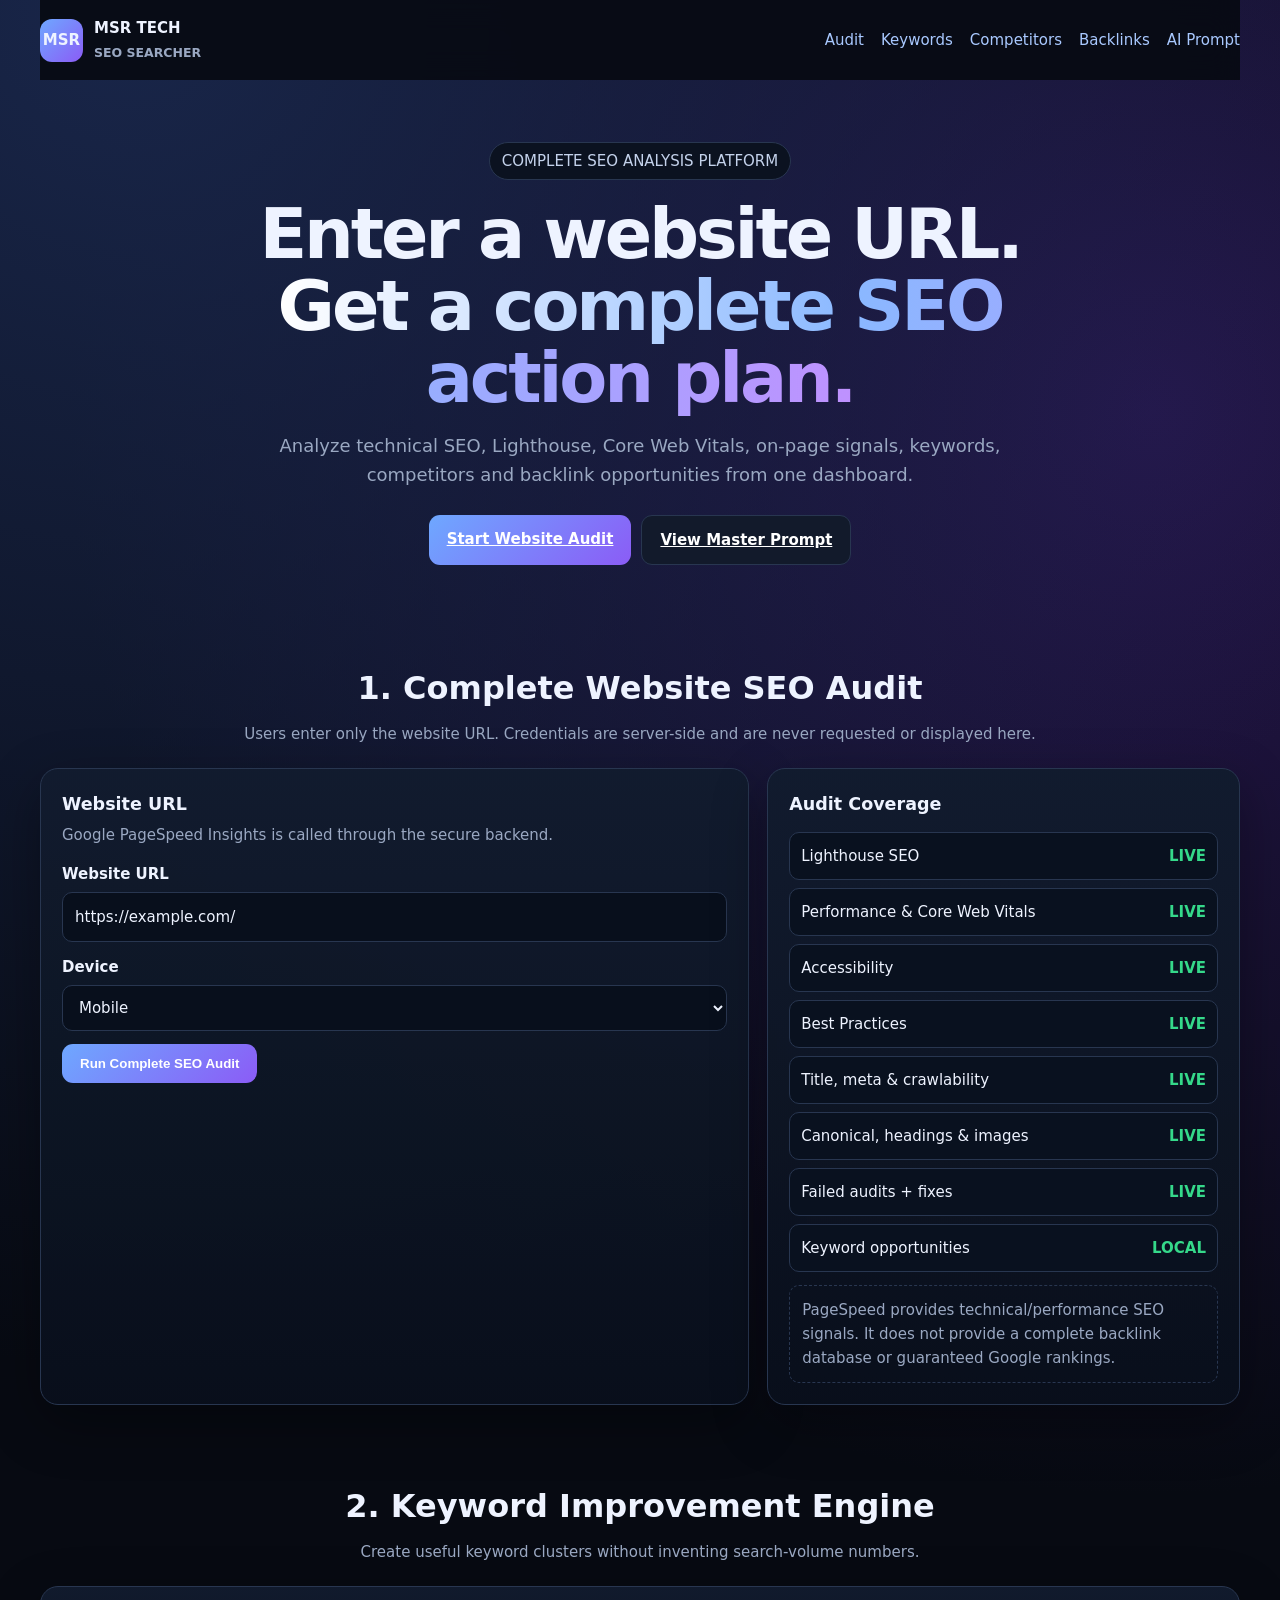
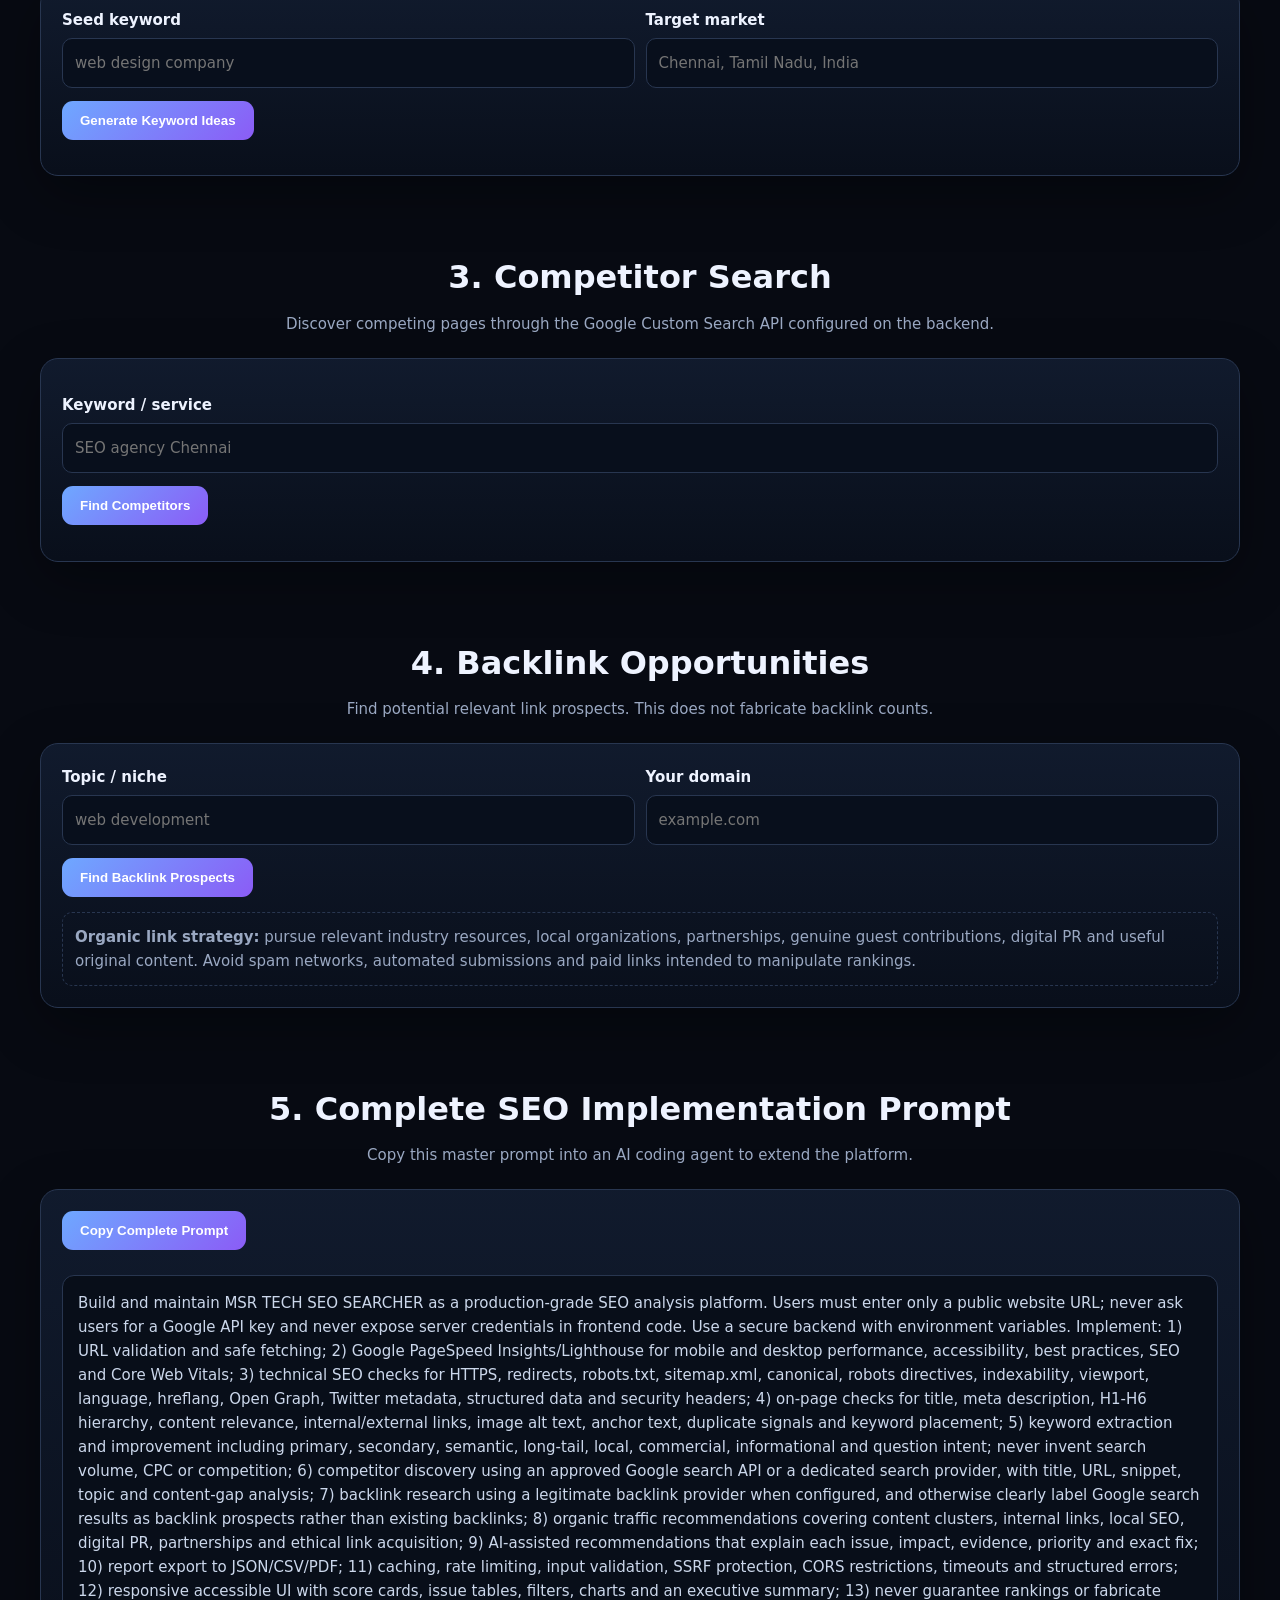
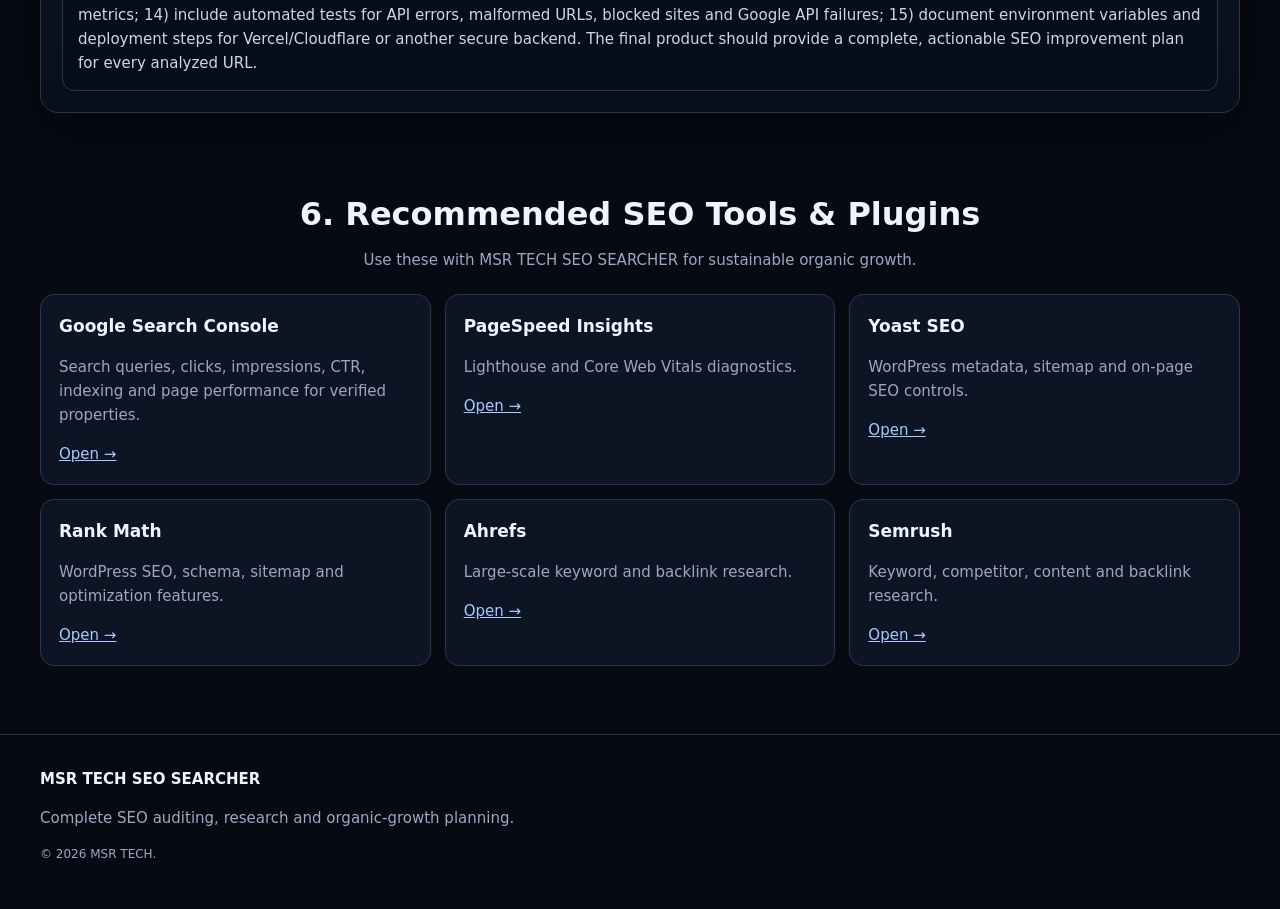
==== commit d0af142d: "Connect SEO dashboard to secure backend" ====
--- a/index.html
+++ b/index.html
@@ -1,212 +1,37 @@
 <!doctype html>
 <html lang="en">
 <head>
-<meta charset="utf-8">
-<meta name="viewport" content="width=device-width,initial-scale=1">
-<title>MSR Tech SEO Searcher — Complete SEO Audit, Keywords, Competitors & Backlinks</title>
-<meta name="description" content="MSR Tech SEO Searcher provides a complete website SEO audit, Google PageSpeed analysis, keyword improvements, competitor research, backlink opportunities and an AI-ready SEO action plan.">
+<meta charset="utf-8"><meta name="viewport" content="width=device-width,initial-scale=1">
+<title>MSR Tech SEO Searcher — Complete Website SEO Audit</title>
+<meta name="description" content="Analyze a website URL for SEO, PageSpeed, Core Web Vitals, keywords, competitors, backlink opportunities and actionable improvements.">
 <meta name="robots" content="index,follow,max-image-preview:large">
 <link rel="canonical" href="https://sanjayrajm.github.io/">
-<meta property="og:type" content="website"><meta property="og:title" content="MSR Tech SEO Searcher"><meta property="og:description" content="Complete website SEO audit, keyword research, competitor discovery, backlink opportunities and SEO improvement planning."><meta property="og:url" content="https://sanjayrajm.github.io/"><meta property="og:site_name" content="MSR Tech SEO Searcher"><meta name="twitter:card" content="summary_large_image">
+<meta property="og:type" content="website"><meta property="og:title" content="MSR Tech SEO Searcher"><meta property="og:description" content="Complete website SEO audit, performance analysis, keyword planning, competitor research and backlink opportunities."><meta property="og:url" content="https://sanjayrajm.github.io/">
 <script type="application/ld+json">{"@context":"https://schema.org","@type":"WebApplication","name":"MSR Tech SEO Searcher","url":"https://sanjayrajm.github.io/","applicationCategory":"SEOApplication","operatingSystem":"Web Browser","author":{"@type":"Organization","name":"MSR TECH"},"offers":{"@type":"Offer","price":"0","priceCurrency":"USD"}}</script>
 <style>
-:root{--bg:#070a12;--p:#0e1422;--p2:#111a2b;--t:#eef3ff;--m:#93a1ba;--l:#26334d;--a:#6ea8ff;--a2:#8b5cf6;--g:#39d98a;--w:#f5c451;--b:#ff6b7a;--max:1220px}*{box-sizing:border-box}html{scroll-behavior:smooth}body{margin:0;background:radial-gradient(circle at 10% 0,#18254a 0,transparent 32%),radial-gradient(circle at 90% 10%,#25154b 0,transparent 28%),var(--bg);color:var(--t);font:15px/1.6 Inter,system-ui,-apple-system,Segoe UI,Roboto,Arial,sans-serif}a{color:inherit}.wrap{width:min(var(--max),calc(100% - 32px));margin:auto}.nav{display:flex;align-items:center;justify-content:space-between;padding:17px 0;position:sticky;top:0;background:#070a12e8;backdrop-filter:blur(14px);z-index:20}.brand{display:flex;gap:11px;align-items:center;font-weight:800;text-decoration:none}.mark{width:43px;height:43px;border-radius:12px;background:linear-gradient(135deg,var(--a),var(--a2));display:grid;place-items:center;font-weight:900}.links{display:flex;gap:17px;color:var(--m)}.links a{text-decoration:none}.hero{padding:65px 0 38px;text-align:center}.badge{display:inline-flex;padding:6px 11px;border:1px solid var(--l);border-radius:999px;color:#b9c7e5;background:#0c1220}.hero h1{font-size:clamp(38px,7vw,70px);line-height:1.03;letter-spacing:-.045em;margin:20px auto 18px;max-width:980px}.gradient{background:linear-gradient(90deg,#fff,#8ab8ff,#bd8cff);-webkit-background-clip:text;background-clip:text;color:transparent}.hero p{max-width:800px;margin:auto;color:var(--m);font-size:18px}.actions{margin:26px 0;display:flex;justify-content:center;gap:12px;flex-wrap:wrap}.btn{border:0;border-radius:11px;padding:12px 18px;background:linear-gradient(135deg,var(--a),var(--a2));color:#fff;font-weight:800;cursor:pointer;text-decoration:none}.btn.alt{background:#121a2b;border:1px solid var(--l)}.section{padding:42px 0}.section>h2{text-align:center;font-size:32px;margin:0 0 8px}.section>p{text-align:center;color:var(--m);max-width:820px;margin:0 auto 25px}.grid{display:grid;grid-template-columns:1.15fr .85fr;gap:18px}.card{background:linear-gradient(180deg,rgba(18,27,45,.96),rgba(10,15,27,.96));border:1px solid var(--l);border-radius:18px;padding:21px;box-shadow:0 18px 55px #0004}.card h2{margin:0 0 5px;font-size:21px}.sub{color:var(--m);margin-top:0}.field{margin:13px 0}.label{display:block;font-weight:700;margin-bottom:6px}input,select,textarea{width:100%;border:1px solid var(--l);background:#090f1c;color:var(--t);border-radius:10px;padding:11px;font:inherit;outline:none}input:focus,select:focus,textarea:focus{border-color:var(--a)}textarea{min-height:150px;resize:vertical}.two{display:grid;grid-template-columns:1fr 1fr;gap:11px}.statusbar{display:none;margin-top:14px;padding:11px;border-radius:10px;background:#0a111f;border:1px solid var(--l)}.metrics{display:grid;grid-template-columns:repeat(4,1fr);gap:10px;margin-top:15px}.metric{padding:15px;border:1px solid var(--l);border-radius:12px;background:#0a111f}.metric b{font-size:27px;display:block}.metric span{font-size:12px;color:var(--m)}.scoreline{display:flex;align-items:center;gap:13px;margin-top:14px}.bar{height:9px;background:#26324a;border-radius:9px;overflow:hidden;flex:1}.bar i{display:block;height:100%;background:linear-gradient(90deg,var(--b),var(--w),var(--g));width:0}.checks{display:grid;gap:9px;margin-top:16px}.check{display:flex;justify-content:space-between;gap:14px;padding:11px;border:1px solid var(--l);border-radius:10px;background:#0a111f}.good{color:var(--g)}.warn{color:var(--w)}.bad{color:var(--b)}.status{font-weight:800;white-space:nowrap}.small{font-size:12px;color:var(--m)}.resultbox{margin-top:12px;padding:14px;border:1px solid var(--l);border-radius:12px;background:#0a111f}.cards{display:grid;grid-template-columns:repeat(3,1fr);gap:14px}.mini{padding:18px;border:1px solid var(--l);border-radius:14px;background:#0d1525}.mini b{font-size:17px}.mini p{color:var(--m);margin:7px 0 0}.tags{display:flex;flex-wrap:wrap;gap:8px;margin-top:15px}.tag{padding:7px 10px;border-radius:999px;background:#17233a;border:1px solid var(--l);color:#c7d4ee}.tablewrap{overflow:auto;margin-top:15px}.table{width:100%;border-collapse:collapse;min-width:650px}.table th,.table td{text-align:left;padding:10px;border-bottom:1px solid var(--l)}.table th{color:#b9c7e5}.table a{color:#9cc2ff}.notice{padding:13px;border:1px dashed var(--l);border-radius:11px;color:var(--m);margin-top:14px}.prompt{min-height:390px;font-family:ui-monospace,SFMono-Regular,Consolas,monospace;font-size:12px}.prompt-head{display:flex;justify-content:space-between;gap:10px;align-items:center;flex-wrap:wrap}.copyok{color:var(--g);font-weight:800}.footer{border-top:1px solid var(--l);padding:35px 0;color:var(--m);margin-top:30px}details{padding:8px 0}summary{cursor:pointer}@media(max-width:900px){.grid{grid-template-columns:1fr}.cards{grid-template-columns:1fr 1fr}.links{display:none}}@media(max-width:600px){.wrap{width:min(var(--max),calc(100% - 22px))}.hero{padding-top:42px}.two,.metrics,.cards{grid-template-columns:1fr}.card{padding:16px}}
-</style>
-</head>
+:root{--bg:#070a12;--card:#0e1626;--card2:#0a111e;--text:#eef3ff;--muted:#9aa8c2;--line:#283650;--blue:#6ea8ff;--purple:#8b5cf6;--green:#35d98a;--yellow:#f4c44e;--red:#ff6878;--max:1200px}*{box-sizing:border-box}html{scroll-behavior:smooth}body{margin:0;background:radial-gradient(circle at 10% 0,#19264a 0,transparent 32%),radial-gradient(circle at 90% 10%,#26164d 0,transparent 28%),var(--bg);color:var(--text);font:15px/1.6 Inter,system-ui,-apple-system,Segoe UI,Roboto,Arial,sans-serif}.wrap{width:min(var(--max),calc(100% - 30px));margin:auto}a{color:#a9c9ff}.nav{position:sticky;top:0;z-index:20;display:flex;align-items:center;justify-content:space-between;padding:16px 0;background:#070a12e8;backdrop-filter:blur(14px)}.brand{display:flex;gap:11px;align-items:center;text-decoration:none;color:var(--text);font-weight:800}.mark{width:43px;height:43px;border-radius:12px;background:linear-gradient(135deg,var(--blue),var(--purple));display:grid;place-items:center}.links{display:flex;gap:17px;color:var(--muted)}.links a{text-decoration:none}.hero{text-align:center;padding:62px 0 35px}.badge{display:inline-block;padding:6px 12px;border:1px solid var(--line);border-radius:99px;color:#c4d2eb;background:#0b1220}.hero h1{font-size:clamp(38px,7vw,70px);line-height:1.03;letter-spacing:-.045em;max-width:950px;margin:18px auto}.gradient{background:linear-gradient(90deg,#fff,#8ab8ff,#bf91ff);-webkit-background-clip:text;background-clip:text;color:transparent}.hero p{max-width:780px;margin:auto;color:var(--muted);font-size:18px}.actions{display:flex;justify-content:center;gap:10px;flex-wrap:wrap;margin:25px 0}.btn{border:0;border-radius:11px;padding:12px 18px;background:linear-gradient(135deg,var(--blue),var(--purple));color:#fff;font-weight:800;cursor:pointer}.btn.alt{background:#121a2b;border:1px solid var(--line)}.section{padding:38px 0}.section>h2{text-align:center;font-size:32px;margin:0 0 8px}.section>p{text-align:center;color:var(--muted);max-width:800px;margin:0 auto 22px}.grid{display:grid;grid-template-columns:1.2fr .8fr;gap:18px}.card{background:linear-gradient(180deg,rgba(17,27,46,.96),rgba(9,15,27,.96));border:1px solid var(--line);border-radius:18px;padding:21px;box-shadow:0 18px 55px #0005}.card h3{margin:0 0 5px}.sub{color:var(--muted);margin-top:0}.field{margin:13px 0}.label{display:block;font-weight:700;margin-bottom:6px}input,select{width:100%;padding:12px;border:1px solid var(--line);border-radius:10px;background:#080f1c;color:var(--text);font:inherit;outline:none}input:focus,select:focus{border-color:var(--blue)}.two{display:grid;grid-template-columns:1fr 1fr;gap:11px}.status{display:none;margin-top:12px;padding:11px;border:1px solid var(--line);border-radius:10px;background:#09101c}.status.error{color:#ff9ca7;border-color:#63303a}.status.ok{color:#8af0b9}.metrics{display:grid;grid-template-columns:repeat(4,1fr);gap:10px;margin-top:15px}.metric{padding:13px;border:1px solid var(--line);border-radius:12px;background:#09111f}.metric b{font-size:25px;display:block}.metric span{font-size:12px;color:var(--muted)}.checks{display:grid;gap:8px;margin-top:14px}.check{display:flex;justify-content:space-between;gap:12px;padding:11px;border:1px solid var(--line);border-radius:10px;background:#09111f}.good{color:var(--green)}.warn{color:var(--yellow)}.bad{color:var(--red)}.score{font-size:42px;font-weight:900}.small{font-size:12px;color:var(--muted)}.result{margin-top:15px}.tablewrap{overflow:auto}.table{width:100%;border-collapse:collapse;min-width:650px}.table th,.table td{text-align:left;padding:10px;border-bottom:1px solid var(--line)}.table th{color:#c7d5ed}.tags{display:flex;flex-wrap:wrap;gap:8px;margin-top:14px}.tag{padding:7px 10px;background:#17243c;border:1px solid var(--line);border-radius:99px;color:#c8d5eb}.notice{margin-top:13px;padding:12px;border:1px dashed var(--line);border-radius:10px;color:var(--muted)}.cards{display:grid;grid-template-columns:repeat(3,1fr);gap:14px}.mini{padding:18px;border:1px solid var(--line);border-radius:14px;background:#0d1525}.mini b{font-size:17px}.mini p{color:var(--muted)}.prompt{white-space:pre-wrap;background:#080e19;border:1px solid var(--line);border-radius:12px;padding:15px;max-height:430px;overflow:auto;color:#cbd7eb}.footer{border-top:1px solid var(--line);margin-top:30px;padding:32px 0;color:var(--muted)}@media(max-width:900px){.grid{grid-template-columns:1fr}.cards{grid-template-columns:1fr 1fr}.links{display:none}}@media(max-width:600px){.wrap{width:calc(100% - 20px)}.two,.metrics,.cards{grid-template-columns:1fr}.hero{padding-top:40px}.card{padding:16px}}
+</style></head>
 <body>
-<header class="wrap nav"><a class="brand" href="#top"><span class="mark">MSR</span><span>MSR TECH<br><small style="color:var(--m)">SEO SEARCHER</small></span></a><nav class="links"><a href="#audit">Audit</a><a href="#keywords">Keywords</a><a href="#competitors">Competitors</a><a href="#backlinks">Backlinks</a><a href="#prompt">AI Prompt</a></nav></header>
+<header class="wrap nav"><a class="brand" href="#top"><span class="mark">MSR</span><span>MSR TECH<br><small style="color:var(--muted)">SEO SEARCHER</small></span></a><nav class="links"><a href="#audit">Audit</a><a href="#keywords">Keywords</a><a href="#competitors">Competitors</a><a href="#backlinks">Backlinks</a><a href="#prompt">AI Prompt</a></nav></header>
 <main id="top">
-<section class="hero wrap"><span class="badge">GOOGLE-POWERED • SEO • PERFORMANCE • RESEARCH</span><h1>Paste a website URL.<br><span class="gradient">Get a complete SEO action plan.</span></h1><p>MSR Tech SEO Searcher combines Google PageSpeed data, technical SEO checks, keyword intelligence, competitor discovery, backlink opportunities and an AI-ready implementation prompt.</p><div class="actions"><a class="btn" href="#audit">Analyze Website</a><a class="btn alt" href="#prompt">View Complete Prompt</a></div></section>
-
-<section id="audit" class="wrap section"><h2>1. Complete Website SEO Audit</h2><p>Users enter only a website URL. The Google credential is intended to stay server-side; never ask users to paste an API key into the public site.</p>
-<div class="grid"><div class="card"><h2>Website URL</h2><p class="sub">Run the audit without exposing a secret in the browser.</p><div class="field"><label class="label" for="auditUrl">Website URL</label><input id="auditUrl" value="https://example.com" placeholder="https://yourwebsite.com/"></div><div class="field"><label class="label" for="strategy">Device</label><select id="strategy"><option value="mobile">Mobile</option><option value="desktop">Desktop</option></select></div><button class="btn" onclick="runAudit()">Run Google SEO Audit</button><div id="auditStatus" class="statusbar"></div><div id="auditOutput"></div><div class="notice"><b>Backend requirement:</b> GitHub Pages cannot safely hide a Google API secret. The production deployment should call a secure backend/serverless endpoint whose secret is stored as an environment variable. Do not commit the key to GitHub.</div></div>
-<div class="card"><h2>Audit coverage</h2><div class="checks"><div class="check"><span>Google Lighthouse SEO</span><b class="good">READY</b></div><div class="check"><span>Performance & Core Web Vitals</span><b class="good">READY</b></div><div class="check"><span>Accessibility</span><b class="good">READY</b></div><div class="check"><span>Best practices</span><b class="good">READY</b></div><div class="check"><span>Title, description & crawlability</span><b class="good">READY</b></div><div class="check"><span>Canonical, headings & images</span><b class="good">READY</b></div><div class="check"><span>Failed audits + fixes</span><b class="good">READY</b></div><div class="check"><span>Keyword opportunities</span><b class="good">LOCAL</b></div></div><div class="notice">PageSpeed Insights is for performance/Lighthouse signals. It is not a complete backlink database and does not replace Search Console.</div></div></div></section>
-
-<section id="keywords" class="wrap section"><h2>2. Keyword Improvement Engine</h2><p>Build primary, secondary, long-tail, local and question-based keyword clusters without inventing search volume.</p><div class="card"><div class="two"><div><label class="label" for="seed">Seed keyword</label><input id="seed" placeholder="web design company"></div><div><label class="label" for="market">Target market</label><input id="market" placeholder="Chennai, Tamil Nadu, India"></div></div><button class="btn" style="margin-top:13px" onclick="makeKeywords()">Generate SEO Keywords</button><div id="keywordOut" class="tags"></div><div class="notice">Real monthly volume, CPC and competition require a current keyword-data provider or authorized Google Ads/Keyword Planner workflow.</div></div></section>
-
-<section id="competitors" class="wrap section"><h2>3. Competitor Search</h2><p>Discover competing search results and turn them into topic, content and keyword opportunities.</p><div class="card"><div class="two"><div><label class="label" for="compQuery">Keyword / service</label><input id="compQuery" placeholder="SEO agency Chennai"></div><div><label class="label" for="cx">Programmable Search Engine ID (CX)</label><input id="cx" placeholder="your-cx-id"></div></div><button class="btn" onclick="searchCompetitors()">Search Competitors</button><div id="compStatus" class="statusbar"></div><div id="compOut"></div><div class="notice">The final secure version should route Google Programmable Search requests through the backend if the credential must remain private.</div></div></section>
-
-<section id="backlinks" class="wrap section"><h2>4. Backlink & Organic Traffic Opportunities</h2><p>Find legitimate link-building prospects instead of fabricating backlink counts.</p><div class="card"><div class="two"><div><label class="label" for="linkTopic">Topic / niche</label><input id="linkTopic" placeholder="web development"></div><div><label class="label" for="domain">Your domain</label><input id="domain" placeholder="example.com"></div></div><button class="btn" onclick="findBacklinks()">Find Backlink Prospects</button><div id="linkStatus" class="statusbar"></div><div id="linkOut"></div><div class="notice"><b>Organic targets:</b> relevant local directories, industry associations, partner/supplier pages, resource pages, legitimate guest contributions, community projects and digital PR. Avoid paid spam links, automated networks and irrelevant bulk submissions.</div></div></section>
-
-<section id="prompt" class="wrap section"><h2>5. Complete SEO Implementation Prompt</h2><p>Copy this prompt into an AI coding agent to build/fix the full SEO platform. It is designed so the user never enters an API key.</p><div class="card"><div class="prompt-head"><strong>MSR TECH SEO SEARCHER — MASTER BUILD PROMPT</strong><button class="btn" onclick="copyPrompt()">Copy Complete Prompt</button><span id="copyMsg"></span></div><textarea id="masterPrompt" class="prompt" readonly>Build and maintain a production-ready website called “MSR TECH SEO SEARCHER”. The goal is to create a complete SEO audit and organic-growth platform where the USER ENTERS ONLY A WEBSITE URL, keyword/topic and optional search-engine ID when absolutely required. NEVER ask the normal user for a Google API key and NEVER expose any secret API key in frontend HTML, CSS, JavaScript, GitHub source, browser localStorage, sessionStorage, URLs or public logs.
-
-SECURITY AND API ARCHITECTURE
-1. Use a secure backend/serverless API layer between the browser and Google services.
-2. Store the Google API credential only as a server-side environment secret such as GOOGLE_API_KEY. Never hard-code a real key into source code.
-3. Restrict the Google key by required APIs and allowed application/server usage. Rotate any key that has been exposed.
-4. Frontend calls endpoints such as /api/audit, /api/search, /api/keywords and /api/backlinks. The backend validates URLs, rate-limits requests, handles errors and never returns the secret.
-5. If deployed on GitHub Pages, keep the static frontend there and deploy the API separately using a secure serverless platform. Document the required environment variables.
-6. Never claim that Google provides data that it does not provide. Clearly label estimates, local heuristics and third-party data.
-
-WEBSITE URL AUDIT
-When a user enters a public URL, normalize and validate it. Run Google PageSpeed Insights/Lighthouse through the backend for mobile and desktop. Display:
-- overall SEO score
-- performance score
-- accessibility score
-- best-practices score
-- Core Web Vitals and available lab metrics
-- LCP, CLS, INP/TBT, FCP and other available metrics
-- Lighthouse failed audits
-- opportunities and diagnostics
-- estimated savings where Google provides them
-- page title and meta description when obtainable
-- canonical URL
-- robots directives
-- viewport
-- H1/H2/H3 structure
-- image ALT coverage
-- internal/external links
-- HTTPS status
-- structured data/schema detection
-- Open Graph and Twitter metadata
-- content/word count
-- indexability/crawlability signals
-For every problem show severity: CRITICAL, HIGH, MEDIUM or LOW; explain why it matters; show exactly how to fix it; and provide an implementation example when possible.
-
-SEO SCORING
-Create a transparent 0–100 score with categories: Technical SEO, On-Page SEO, Content, Performance, Mobile, Accessibility, Structured Data and Internal Linking. Do not present the score as a Google ranking score. Show the formula/category weights and distinguish Google-provided metrics from MSR heuristic checks.
-
-KEYWORD INTELLIGENCE
-Extract meaningful topics and phrases from the analyzed page. Generate:
-- primary keywords
-- secondary keywords
-- semantic/related terms
-- long-tail keywords
-- local keywords
-- commercial-intent keywords
-- informational keywords
-- transactional keywords
-- question keywords
-- comparison keywords
-- service + location keywords
-- content cluster suggestions
-Do not recommend keyword stuffing. Explain that relevance, helpful content and search intent matter more than hitting an arbitrary keyword-density percentage.
-If a real keyword-data API is available, display source, date, search volume, trend, CPC and competition. Never fabricate those values.
-
-COMPETITOR DISCOVERY
-For the target keyword/topic, discover relevant competing pages using an authorized Google search service or another approved search provider. Display:
-- competitor URL
-- page title
-- snippet
-- domain
-- apparent search intent
-- topic coverage
-- content gaps
-- keyword opportunities
-- missing sections that the user's page should consider
-Do not claim exact Google ranking positions unless the data source actually supports that claim.
-
-BACKLINK ANALYSIS
-Google PageSpeed is NOT a backlink database. Do not invent backlink counts. If a real backlink provider is configured, show referring domains, backlinks, anchor text and follow/nofollow information with source attribution. Otherwise provide a backlink-prospect finder that searches for legitimate opportunities such as:
-- local business directories
-- industry associations
-- relevant resource pages
-- partner/supplier pages
-- sponsorship/community pages
-- legitimate guest contribution opportunities
-- digital PR and news opportunities
-- useful tools/resources pages
-- broken-link replacement opportunities when evidence exists
-Include relevance, estimated outreach value and a suggested outreach angle. Warn against spam, PBNs, automated links, link farms and irrelevant bulk submissions.
-
-ORGANIC TRAFFIC PLAN
-Generate a prioritized plan with:
-1. Critical technical fixes
-2. High-impact on-page fixes
-3. Keyword/content opportunities
-4. Internal-link plan
-5. Schema opportunities
-6. PageSpeed improvements
-7. Local SEO improvements when relevant
-8. Backlink/outreach opportunities
-9. New content/article ideas
-10. Measurement plan using Google Search Console and Analytics
-For each recommendation include effort, expected impact, priority and exact next action.
-
-AI SEO IMPROVEMENT OUTPUT
-Generate ready-to-use:
-- improved SEO title options
-- improved meta description options
-- H1 suggestions
-- H2/H3 outline
-- FAQ questions
-- internal-link anchor suggestions
-- image ALT suggestions
-- schema recommendations
-- content brief
-- local landing-page ideas
-- blog/article cluster
-- competitor content-gap ideas
-Never create fake testimonials, fake statistics, fake reviews or unsupported factual claims.
-
-GOOGLE SEARCH CONSOLE INTEGRATION
-Provide an optional OAuth-based Search Console integration for verified properties. Show queries, clicks, impressions, CTR, average position, top pages and date comparisons only after authorization. Never ask for a user's Google password. Clearly distinguish Search Console data from third-party estimates.
-
-USER INTERFACE
-Create a premium responsive dashboard with sections/tabs:
-1. Overview
-2. Website Audit
-3. Performance
-4. Technical SEO
-5. On-Page SEO
-6. Keywords
-7. Competitors
-8. Backlinks
-9. Content Opportunities
-10. Organic Traffic Plan
-11. SEO Fixes
-12. Export Report
-Use clear cards, score rings, charts, tables, filters, severity badges, loading states, retry buttons and mobile-friendly layouts. Include a “Copy Fix” button for code/meta/schema recommendations.
-
-EXPORTS
-Allow users to export the audit as JSON, CSV and a print-friendly HTML/PDF report. Include timestamp, analyzed URL, data sources, scores, problems, recommendations and limitations.
-
-SEO OF THE MSR TECH WEBSITE ITSELF
-Implement:
-- unique title and meta description on every page
-- canonical URLs
-- robots.txt
-- XML sitemap
-- semantic HTML
-- clean URL structure
-- Open Graph/Twitter metadata
-- Organization/WebApplication structured data where appropriate
-- favicon and web manifest
-- responsive/mobile-first design
-- accessible labels and keyboard navigation
-- optimized images with modern formats
-- lazy loading below the fold
-- no unnecessary external fonts/scripts
-- fast loading and minimal JavaScript
-- internal links between all important pages
-- useful FAQ and documentation content
-- 404 page
-- security headers where the hosting platform supports them
-
-WORDPRESS/WEBSITE PLUGIN RECOMMENDATIONS
-When the analyzed site is WordPress, suggest appropriate SEO plugins such as Yoast SEO, Rank Math, or Google Site Kit based on the site's needs. Do not recommend installing multiple plugins that perform the same SEO function without explaining conflicts. For other platforms, recommend platform-specific options only when known.
-
-QUALITY RULES
-Do not fabricate Google data, keyword volume, CPC, backlink counts, rankings, reviews or competitor statistics. Always show the data source. Handle CORS, robots restrictions, timeouts, invalid URLs, private pages, rate limits, API quota errors and unavailable metrics gracefully. Never expose credentials. Add clear error messages and actionable recovery steps.
-
-FINAL ACCEPTANCE TESTS
-Test the complete flow with a public website URL. Confirm that a normal user never sees an API-key input. Confirm PageSpeed API errors are displayed clearly. Confirm mobile and desktop audits. Confirm keyword generation. Confirm competitor search when configured. Confirm backlink prospect research without inventing backlink data. Confirm the dashboard remains usable on mobile. Confirm all important pages have canonical metadata, sitemap inclusion, robots rules, structured data and internal links. Confirm secrets are only read from server-side environment variables and are absent from Git history, frontend bundles and browser storage.
-
-Deliver complete production-ready source code, setup instructions, environment-variable documentation, deployment instructions, API endpoint documentation, security notes and a final SEO checklist. Do not leave placeholder UI pretending that unavailable APIs are live.</textarea><div class="notice"><b>Important:</b> This prompt intentionally tells the coding agent to use the configured Google credential from a secure backend environment variable. Do not paste a real secret into this public GitHub repository.</div></div></section>
-
-<section id="tools" class="wrap section"><h2>6. SEO Tools & Plugins</h2><p>Use these alongside MSR Tech SEO Searcher for organic growth.</p><div class="cards"><article class="mini"><b>Google Search Console</b><p>Queries, clicks, impressions, CTR, indexing and search performance for verified properties.</p><p><a href="https://search.google.com/search-console" target="_blank" rel="noopener">Open Search Console →</a></p></article><article class="mini"><b>Google PageSpeed Insights</b><p>Performance, Lighthouse audits and Core Web Vitals.</p><p><a href="https://pagespeed.web.dev/" target="_blank" rel="noopener">Open PageSpeed →</a></p></article><article class="mini"><b>Yoast SEO</b><p>WordPress metadata, sitemaps and on-page SEO features.</p><p><a href="https://yoast.com/wordpress/plugins/seo/" target="_blank" rel="noopener">Yoast SEO →</a></p></article><article class="mini"><b>Rank Math</b><p>WordPress SEO, schema and sitemap features.</p><p><a href="https://rankmath.com/" target="_blank" rel="noopener">Rank Math →</a></p></article><article class="mini"><b>Google Site Kit</b><p>Connect Search Console, Analytics and other Google services to WordPress.</p><p><a href="https://sitekit.withgoogle.com/" target="_blank" rel="noopener">Site Kit →</a></p></article><article class="mini"><b>Ahrefs / Semrush</b><p>Use a dedicated SEO data provider when you need backlink indexes and competitor keyword data.</p></article></div></section>
-
-<section class="wrap section"><h2>FAQ</h2><div class="card"><details open><summary><b>Does the user need an API key?</b></summary><p>No. The intended production architecture keeps the Google credential on the backend. The user enters the website URL and receives the audit.</p></details><hr style="border-color:var(--l)"><details><summary><b>Can Google PageSpeed provide backlinks?</b></summary><p>No. PageSpeed is for performance and Lighthouse diagnostics. Backlink analysis needs Search Console for your own property or a dedicated backlink-data provider.</p></details><hr style="border-color:var(--l)"><details><summary><b>Can SEO tools guarantee rankings?</b></summary><p>No. They identify opportunities and measure signals, but search rankings depend on relevance, helpfulness, competition, links, crawling, indexing and many other factors.</p></details></div></section>
-</main>
-<footer class="footer"><div class="wrap"><b style="color:var(--t)">MSR TECH SEO SEARCHER</b><p>Complete SEO auditing, keyword planning, competitor discovery and organic-growth recommendations.</p><p class="small">© <span id="year"></span> MSR TECH. Built for GitHub Pages.</p></div></footer>
+<section class="hero wrap"><span class="badge">COMPLETE SEO ANALYSIS PLATFORM</span><h1>Enter a website URL.<br><span class="gradient">Get a complete SEO action plan.</span></h1><p>Analyze technical SEO, Lighthouse, Core Web Vitals, on-page signals, keywords, competitors and backlink opportunities from one dashboard.</p><div class="actions"><a class="btn" href="#audit">Start Website Audit</a><a class="btn alt" href="#prompt">View Master Prompt</a></div></section>
+<section id="audit" class="wrap section"><h2>1. Complete Website SEO Audit</h2><p>Users enter only the website URL. Credentials are server-side and are never requested or displayed here.</p><div class="grid"><div class="card"><h3>Website URL</h3><p class="sub">Google PageSpeed Insights is called through the secure backend.</p><div class="field"><label class="label" for="auditUrl">Website URL</label><input id="auditUrl" value="https://example.com/" placeholder="https://yourwebsite.com/"></div><div class="field"><label class="label" for="strategy">Device</label><select id="strategy"><option value="mobile">Mobile</option><option value="desktop">Desktop</option></select></div><button class="btn" onclick="runAudit()">Run Complete SEO Audit</button><div id="auditStatus" class="status"></div><div id="auditOutput"></div></div><div class="card"><h3>Audit Coverage</h3><div class="checks"><div class="check"><span>Lighthouse SEO</span><b class="good">LIVE</b></div><div class="check"><span>Performance & Core Web Vitals</span><b class="good">LIVE</b></div><div class="check"><span>Accessibility</span><b class="good">LIVE</b></div><div class="check"><span>Best Practices</span><b class="good">LIVE</b></div><div class="check"><span>Title, meta & crawlability</span><b class="good">LIVE</b></div><div class="check"><span>Canonical, headings & images</span><b class="good">LIVE</b></div><div class="check"><span>Failed audits + fixes</span><b class="good">LIVE</b></div><div class="check"><span>Keyword opportunities</span><b class="good">LOCAL</b></div></div><div class="notice">PageSpeed provides technical/performance SEO signals. It does not provide a complete backlink database or guaranteed Google rankings.</div></div></div></section>
+<section id="keywords" class="wrap section"><h2>2. Keyword Improvement Engine</h2><p>Create useful keyword clusters without inventing search-volume numbers.</p><div class="card"><div class="two"><div><label class="label" for="seed">Seed keyword</label><input id="seed" placeholder="web design company"></div><div><label class="label" for="market">Target market</label><input id="market" placeholder="Chennai, Tamil Nadu, India"></div></div><button class="btn" style="margin-top:13px" onclick="makeKeywords()">Generate Keyword Ideas</button><div id="keywordOut" class="tags"></div></div></section>
+<section id="competitors" class="wrap section"><h2>3. Competitor Search</h2><p>Discover competing pages through the Google Custom Search API configured on the backend.</p><div class="card"><div class="field"><label class="label" for="compQuery">Keyword / service</label><input id="compQuery" placeholder="SEO agency Chennai"></div><button class="btn" onclick="searchGoogle('competitors')">Find Competitors</button><div id="compStatus" class="status"></div><div id="compOut" class="result"></div></div></section>
+<section id="backlinks" class="wrap section"><h2>4. Backlink Opportunities</h2><p>Find potential relevant link prospects. This does not fabricate backlink counts.</p><div class="card"><div class="two"><div><label class="label" for="linkTopic">Topic / niche</label><input id="linkTopic" placeholder="web development"></div><div><label class="label" for="domain">Your domain</label><input id="domain" placeholder="example.com"></div></div><button class="btn" style="margin-top:13px" onclick="searchGoogle('backlinks')">Find Backlink Prospects</button><div id="linkStatus" class="status"></div><div id="linkOut" class="result"></div><div class="notice"><b>Organic link strategy:</b> pursue relevant industry resources, local organizations, partnerships, genuine guest contributions, digital PR and useful original content. Avoid spam networks, automated submissions and paid links intended to manipulate rankings.</div></div></section>
+<section id="prompt" class="wrap section"><h2>5. Complete SEO Implementation Prompt</h2><p>Copy this master prompt into an AI coding agent to extend the platform.</p><div class="card"><div class="actions" style="justify-content:flex-start;margin-top:0"><button class="btn" onclick="copyPrompt()">Copy Complete Prompt</button></div><div id="masterPrompt" class="prompt"></div></div></section>
+<section class="wrap section"><h2>6. Recommended SEO Tools & Plugins</h2><p>Use these with MSR TECH SEO SEARCHER for sustainable organic growth.</p><div class="cards"><article class="mini"><b>Google Search Console</b><p>Search queries, clicks, impressions, CTR, indexing and page performance for verified properties.</p><a href="https://search.google.com/search-console" target="_blank" rel="noopener">Open →</a></article><article class="mini"><b>PageSpeed Insights</b><p>Lighthouse and Core Web Vitals diagnostics.</p><a href="https://pagespeed.web.dev/" target="_blank" rel="noopener">Open →</a></article><article class="mini"><b>Yoast SEO</b><p>WordPress metadata, sitemap and on-page SEO controls.</p><a href="https://yoast.com/wordpress/plugins/seo/" target="_blank" rel="noopener">Open →</a></article><article class="mini"><b>Rank Math</b><p>WordPress SEO, schema, sitemap and optimization features.</p><a href="https://rankmath.com/" target="_blank" rel="noopener">Open →</a></article><article class="mini"><b>Ahrefs</b><p>Large-scale keyword and backlink research.</p><a href="https://ahrefs.com/" target="_blank" rel="noopener">Open →</a></article><article class="mini"><b>Semrush</b><p>Keyword, competitor, content and backlink research.</p><a href="https://www.semrush.com/" target="_blank" rel="noopener">Open →</a></article></div></section>
+</main><footer class="footer"><div class="wrap"><b style="color:var(--text)">MSR TECH SEO SEARCHER</b><p>Complete SEO auditing, research and organic-growth planning.</p><p class="small">© <span id="year"></span> MSR TECH.</p></div></footer>
 <script>
-const $=id=>document.getElementById(id);$('year').textContent=new Date().getFullYear();
-function setStatus(id,msg,show=true){const e=$(id);e.style.display=show?'block':'none';e.textContent=msg}
-async function runAudit(){const url=$('auditUrl').value.trim();if(!/^https?:\/\//i.test(url)){setStatus('auditStatus','Enter a valid public http:// or https:// website URL.');return}setStatus('auditStatus','Starting secure Google SEO audit…');$('auditOutput').innerHTML='';try{const r=await fetch('/api/audit',{method:'POST',headers:{'Content-Type':'application/json'},body:JSON.stringify({url,strategy:$('strategy').value})});const d=await r.json();if(!r.ok)throw new Error(d.error||'Audit request failed');renderAudit(d);setStatus('auditStatus','Audit completed.',true)}catch(e){setStatus('auditStatus','Audit unavailable: '+e.message+' — deploy the secure /api/audit backend and enable the required Google API before testing.',true)}}
-function renderAudit(d){const cats=d.categories||{},m=d.metrics||{};const metric=(label,v)=>`<div class="metric"><b>${v??'—'}</b><span>${label}</span></div>`;let html='<div class="metrics">'+metric('SEO',cats.seo!=null?Math.round(cats.seo*100):'—')+metric('Performance',cats.performance!=null?Math.round(cats.performance*100):'—')+metric('Accessibility',cats.accessibility!=null?Math.round(cats.accessibility*100):'—')+metric('Best Practices',cats.bestPractices!=null?Math.round(cats.bestPractices*100):'—')+'</div>';if(Object.keys(m).length)html+='<div class="resultbox"><b>Core Web Vitals / metrics</b><div class="tags">'+Object.entries(m).map(([k,v])=>`<span class="tag">${k}: ${v}</span>`).join('')+'</div></div>';if(Array.isArray(d.issues)){html+='<div class="checks">'+d.issues.map(x=>`<div class="check"><span><b>${x.title||x.id||'SEO issue'}</b><br><small class="small">${x.description||x.displayValue||''}</small></span><span class="status ${x.score===0?'bad':'warn'}">${x.score===0?'FIX':'CHECK'}</span></div>`).join('')+'</div>'}$('auditOutput').innerHTML=html}
-function makeKeywords(){const seed=$('seed').value.trim();const market=$('market').value.trim();if(!seed){$('keywordOut').innerHTML='<span class="tag bad">Enter a seed keyword.</span>';return}const s=seed.toLowerCase(),loc=market?` ${market}`:'';const ideas=[s,`best ${s}`,`${s} services`,`${s} company`,`${s} agency`,`${s} expert`,`professional ${s}`,`affordable ${s}`,`${s} near me`,`local ${s}`,`${s}${loc}`,`best ${s}${loc}`,`${s} price`,`${s} cost`,`how to choose ${s}`,`${s} for small business`,`top ${s}`,`${s} online`];$('keywordOut').innerHTML=ideas.map(x=>`<span class="tag">${x}</span>`).join('')}
-async function searchCompetitors(){const q=$('compQuery').value.trim(),cx=$('cx').value.trim();if(!q||!cx){setStatus('compStatus','Enter a keyword and your configured Search Engine ID (CX).');return}setStatus('compStatus','Searching…');$('compOut').innerHTML='';try{const r=await fetch('/api/search',{method:'POST',headers:{'Content-Type':'application/json'},body:JSON.stringify({q,cx})});const d=await r.json();if(!r.ok)throw new Error(d.error||'Search failed');const items=d.items||[];$('compOut').innerHTML=items.length?'<div class="tablewrap"><table class="table"><tr><th>Competitor</th><th>Snippet</th></tr>'+items.map(i=>`<tr><td><a href="${i.link}" target="_blank" rel="noopener">${i.title||i.link}</a></td><td>${i.snippet||''}</td></tr>`).join('')+'</table></div>':'<div class="notice">No search results returned.</div>';setStatus('compStatus','Search completed.')}catch(e){setStatus('compStatus','Search unavailable: '+e.message)}}
-async function findBacklinks(){const topic=$('linkTopic').value.trim(),domain=$('domain').value.trim();if(!topic){setStatus('linkStatus','Enter your niche/topic.');return}setStatus('linkStatus','Finding backlink prospects…');$('linkOut').innerHTML='';try{const r=await fetch('/api/backlinks',{method:'POST',headers:{'Content-Type':'application/json'},body:JSON.stringify({topic,domain})});const d=await r.json();if(!r.ok)throw new Error(d.error||'Backlink search failed');const items=d.items||[];$('linkOut').innerHTML=items.length?'<div class="tablewrap"><table class="table"><tr><th>Prospect</th><th>Opportunity</th></tr>'+items.map(i=>`<tr><td><a href="${i.link}" target="_blank" rel="noopener">${i.title||i.link}</a></td><td>${i.reason||'Relevant resource opportunity'}</td></tr>`).join('')+'</table></div>':'<div class="notice">No prospects returned. Configure the secure search backend.</div>';setStatus('linkStatus','Prospect search completed.')}catch(e){setStatus('linkStatus','Backlink prospect search unavailable: '+e.message)}}
-async function copyPrompt(){const t=$('masterPrompt').value;try{await navigator.clipboard.writeText(t);$('copyMsg').textContent='Copied ✓';setTimeout(()=>$('copyMsg').textContent='',1800)}catch(e){$('masterPrompt').select();document.execCommand('copy');$('copyMsg').textContent='Copied ✓';setTimeout(()=>$('copyMsg').textContent='',1800)}}
-</script>
-</body></html>+const API_BASE=window.MSR_API_BASE||'';
+const promptText=`Build and maintain MSR TECH SEO SEARCHER as a production-grade SEO analysis platform. Users must enter only a public website URL; never ask users for a Google API key and never expose server credentials in frontend code. Use a secure backend with environment variables. Implement: 1) URL validation and safe fetching; 2) Google PageSpeed Insights/Lighthouse for mobile and desktop performance, accessibility, best practices, SEO and Core Web Vitals; 3) technical SEO checks for HTTPS, redirects, robots.txt, sitemap.xml, canonical, robots directives, indexability, viewport, language, hreflang, Open Graph, Twitter metadata, structured data and security headers; 4) on-page checks for title, meta description, H1-H6 hierarchy, content relevance, internal/external links, image alt text, anchor text, duplicate signals and keyword placement; 5) keyword extraction and improvement including primary, secondary, semantic, long-tail, local, commercial, informational and question intent; never invent search volume, CPC or competition; 6) competitor discovery using an approved Google search API or a dedicated search provider, with title, URL, snippet, topic and content-gap analysis; 7) backlink research using a legitimate backlink provider when configured, and otherwise clearly label Google search results as backlink prospects rather than existing backlinks; 8) organic traffic recommendations covering content clusters, internal links, local SEO, digital PR, partnerships and ethical link acquisition; 9) AI-assisted recommendations that explain each issue, impact, evidence, priority and exact fix; 10) report export to JSON/CSV/PDF; 11) caching, rate limiting, input validation, SSRF protection, CORS restrictions, timeouts and structured errors; 12) responsive accessible UI with score cards, issue tables, filters, charts and an executive summary; 13) never guarantee rankings or fabricate metrics; 14) include automated tests for API errors, malformed URLs, blocked sites and Google API failures; 15) document environment variables and deployment steps for Vercel/Cloudflare or another secure backend. The final product should provide a complete, actionable SEO improvement plan for every analyzed URL.`;
+document.getElementById('year').textContent=new Date().getFullYear();document.getElementById('masterPrompt').textContent=promptText;
+function setStatus(id,msg,error=false){const e=document.getElementById(id);e.style.display='block';e.className='status '+(error?'error':'ok');e.textContent=msg}
+async function getJSON(path,options={}){const r=await fetch(API_BASE+path,options);const text=await r.text();let data;try{data=JSON.parse(text)}catch{throw new Error('Backend returned HTML instead of JSON. Deploy the secure API backend and set MSR_API_BASE for the GitHub Pages frontend.')}if(!r.ok)throw new Error(data.error||'Request failed');return data}
+async function runAudit(){const url=document.getElementById('auditUrl').value.trim(),strategy=document.getElementById('strategy').value;if(!url)return setStatus('auditStatus','Enter a website URL.',true);setStatus('auditStatus','Running Google PageSpeed and Lighthouse analysis…');document.getElementById('auditOutput').innerHTML='';try{const d=await getJSON('/api/audit?url='+encodeURIComponent(url)+'&strategy='+encodeURIComponent(strategy));renderAudit(d);setStatus('auditStatus','Audit completed successfully.')}catch(e){setStatus('auditStatus',e.message,true)}}
+function renderAudit(d){const s=d.scores||{},m=d.metrics||{};let h='<div class="metrics">';for(const [k,v] of Object.entries({SEO:s.seo,Performance:s.performance,Accessibility:s.accessibility,Best_Practices:s.bestPractices}))h+=`<div class="metric"><b>${v??'—'}</b><span>${k.replace('_',' ')}</span></div>`;h+='</div><div class="checks">';const auditMap={title:'SEO title',metaDescription:'Meta description',viewport:'Mobile viewport',canonical:'Canonical',robotsTxt:'Robots.txt',crawlable:'Crawlability',headings:'Heading structure',imageAlt:'Image ALT',linkText:'Link text'};for(const [k,label] of Object.entries(auditMap)){const a=d.seoAudits?.[k];if(!a)continue;const ok=a.score===1||a.score===null;h+=`<div class="check"><span><b>${label}</b><br><span class="small">${a.displayValue||a.title||''}</span></span><b class="${ok?'good':'bad'}">${ok?'PASS':'FIX'}</b></div>`}h+='</div><h3 style="margin-top:20px">Core Web Vitals & metrics</h3><div class="checks">';for(const [k,a] of Object.entries(m)){if(!a)continue;h+=`<div class="check"><span>${k.toUpperCase()}</span><b>${a.displayValue||'—'}</b></div>`}h+='</div><h3 style="margin-top:20px">Priority fixes</h3><div class="checks">';(d.failedAudits||[]).slice(0,12).forEach(a=>{h+=`<div class="check"><span><b>${esc(a.title)}</b><br><span class="small">${esc(strip(a.description||''))}</span></span><b class="bad">FIX</b></div>`});h+='</div>';document.getElementById('auditOutput').innerHTML=h}
+function strip(x){return x.replace(/<[^>]*>/g,' ')}function esc(x){return String(x).replace(/[&<>"']/g,c=>({'&':'&amp;','<':'&lt;','>':'&gt;','"':'&quot;',"'":'&#39;'}[c]))}
+function makeKeywords(){const seed=document.getElementById('seed').value.trim(),market=document.getElementById('market').value.trim();if(!seed)return;const base=[seed,`best ${seed}`,`professional ${seed}`,`affordable ${seed}`,`${seed} services`,`top ${seed}`,`${seed} company`,`how to choose ${seed}`,`${seed} price`,`online ${seed}`,`${seed} near me`,`local ${seed}`,`${seed} in ${market||'your city'}`,`${seed} for small business`,`expert ${seed}`];document.getElementById('keywordOut').innerHTML=base.map(x=>`<span class="tag">${esc(x)}</span>`).join('')}
+async function searchGoogle(mode){const q=(mode==='competitors'?document.getElementById('compQuery').value:document.getElementById('linkTopic').value).trim(),domain=document.getElementById('domain')?.value.trim()||'';const status=mode==='competitors'?'compStatus':'linkStatus',out=mode==='competitors'?'compOut':'linkOut';if(!q)return setStatus(status,'Enter a search topic.',true);setStatus(status,'Searching Google…');document.getElementById(out).innerHTML='';try{const d=await getJSON('/api/search?q='+encodeURIComponent(q)+'&mode='+mode+'&domain='+encodeURIComponent(domain));let h='<div class="tablewrap"><table class="table"><thead><tr><th>Result</th><th>URL</th><th>Snippet</th></tr></thead><tbody>';(d.items||[]).forEach(x=>{h+=`<tr><td><a href="${esc(x.link)}" target="_blank" rel="noopener noreferrer">${esc(x.title)}</a></td><td>${esc(x.displayLink||'')}</td><td>${esc(x.snippet||'')}</td></tr>`});h+='</tbody></table></div>';document.getElementById(out).innerHTML=h;setStatus(status,`${d.items?.length||0} results returned.`)}catch(e){setStatus(status,e.message,true)}}
+async function copyPrompt(){try{await navigator.clipboard.writeText(promptText);alert('Complete SEO prompt copied.')}catch{alert('Select and copy the prompt manually.')}}
+</script></body></html>
